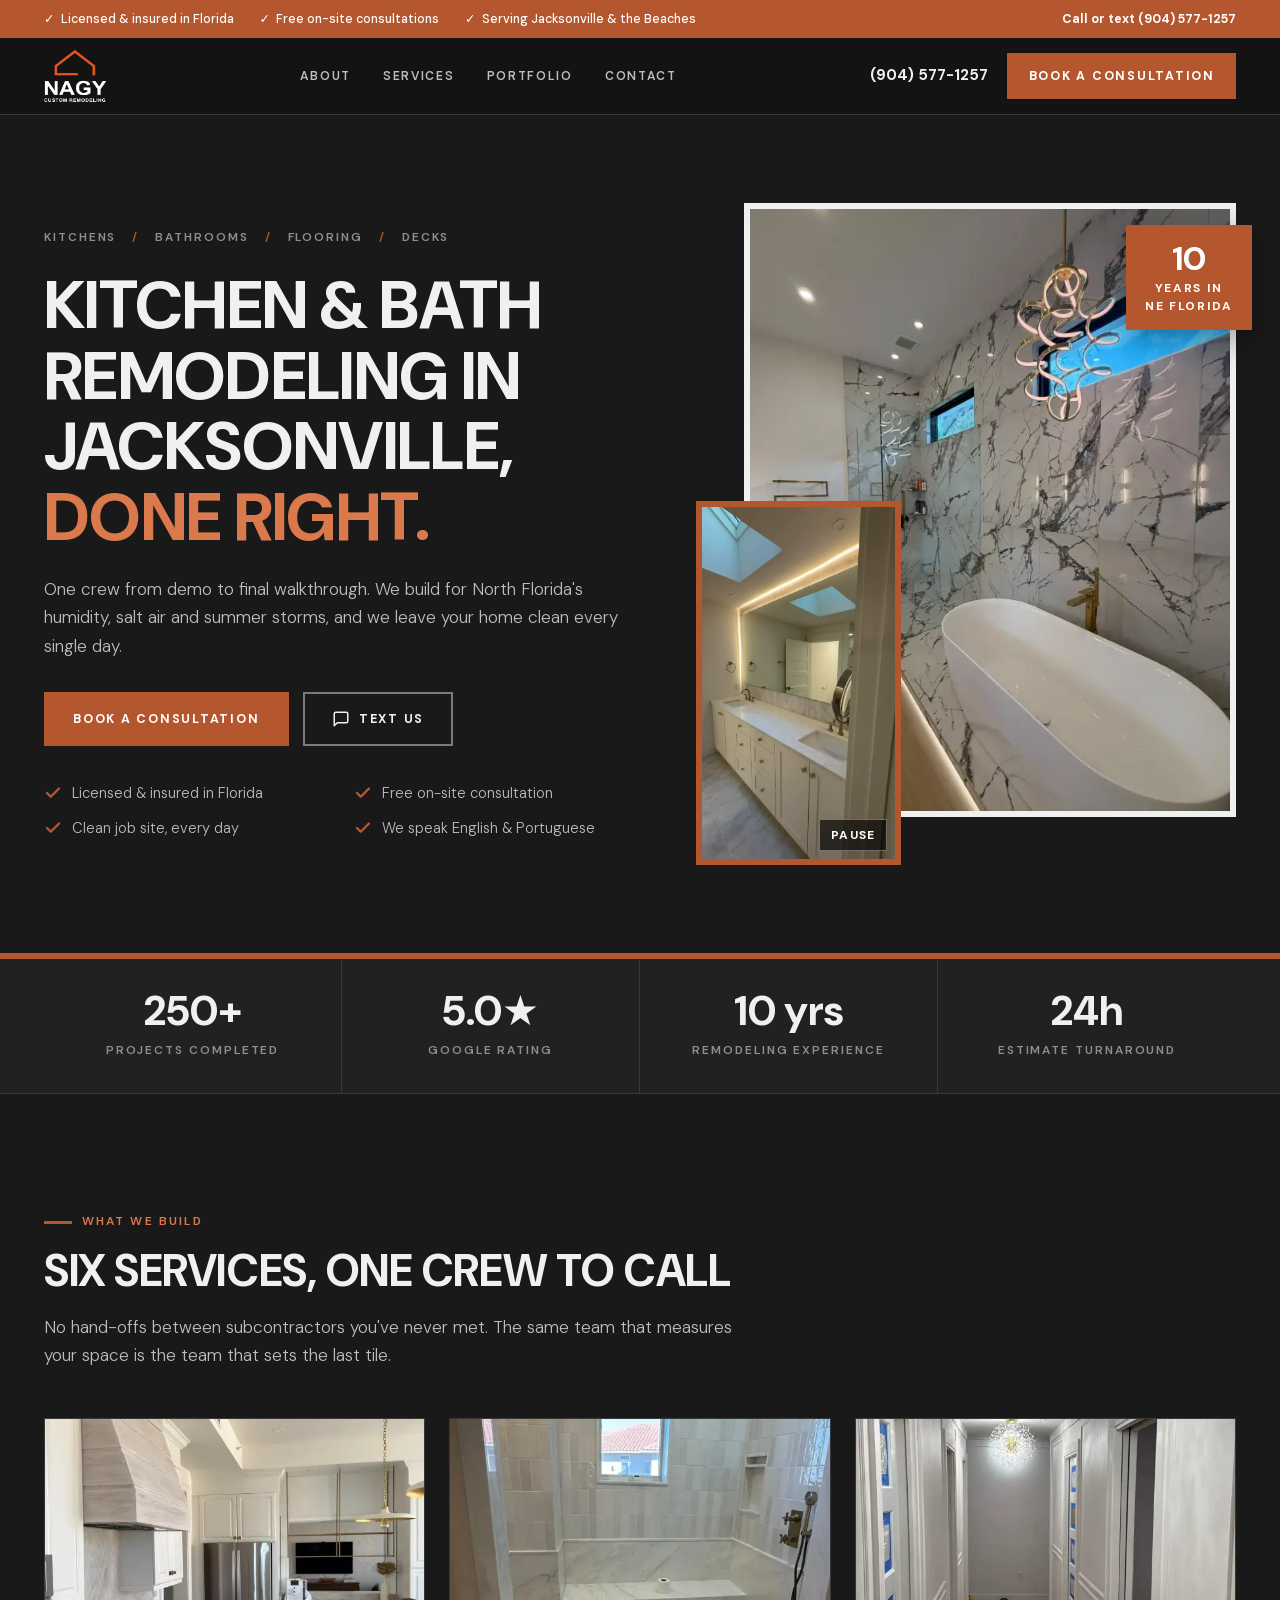
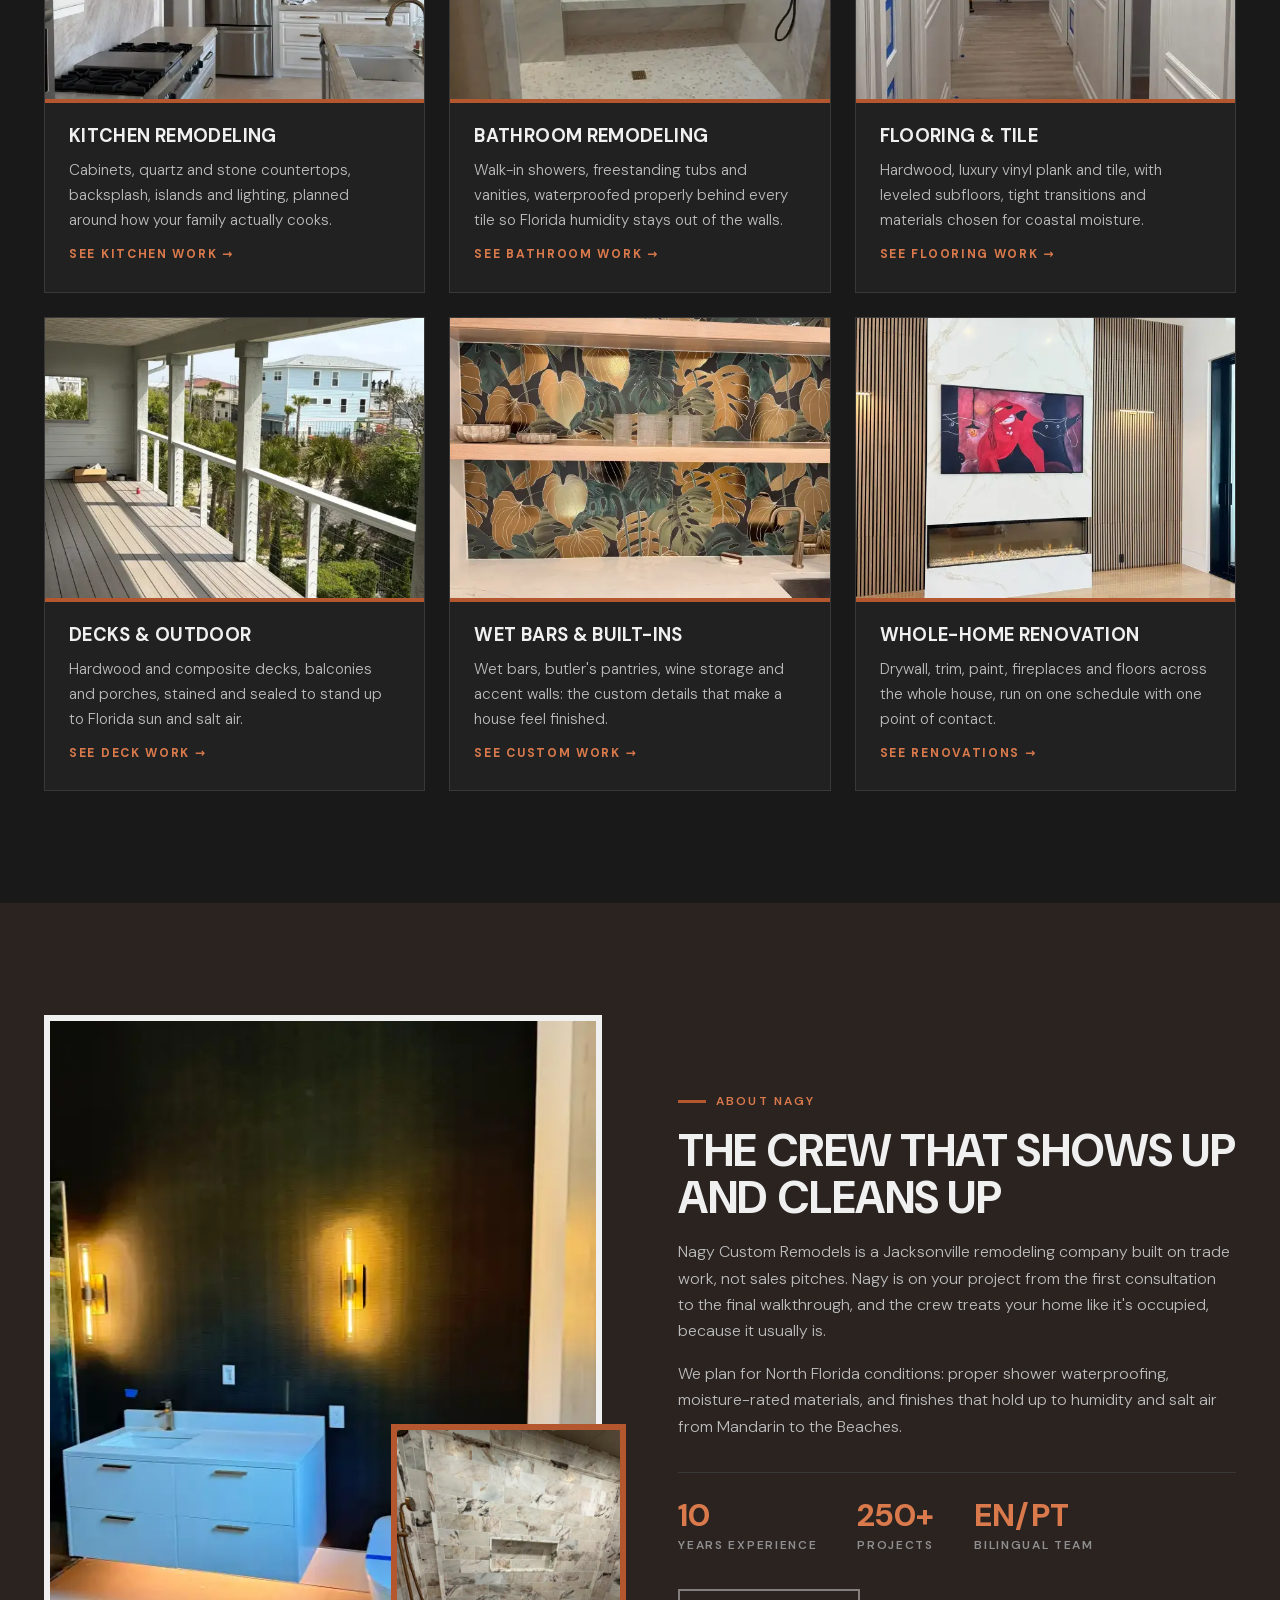
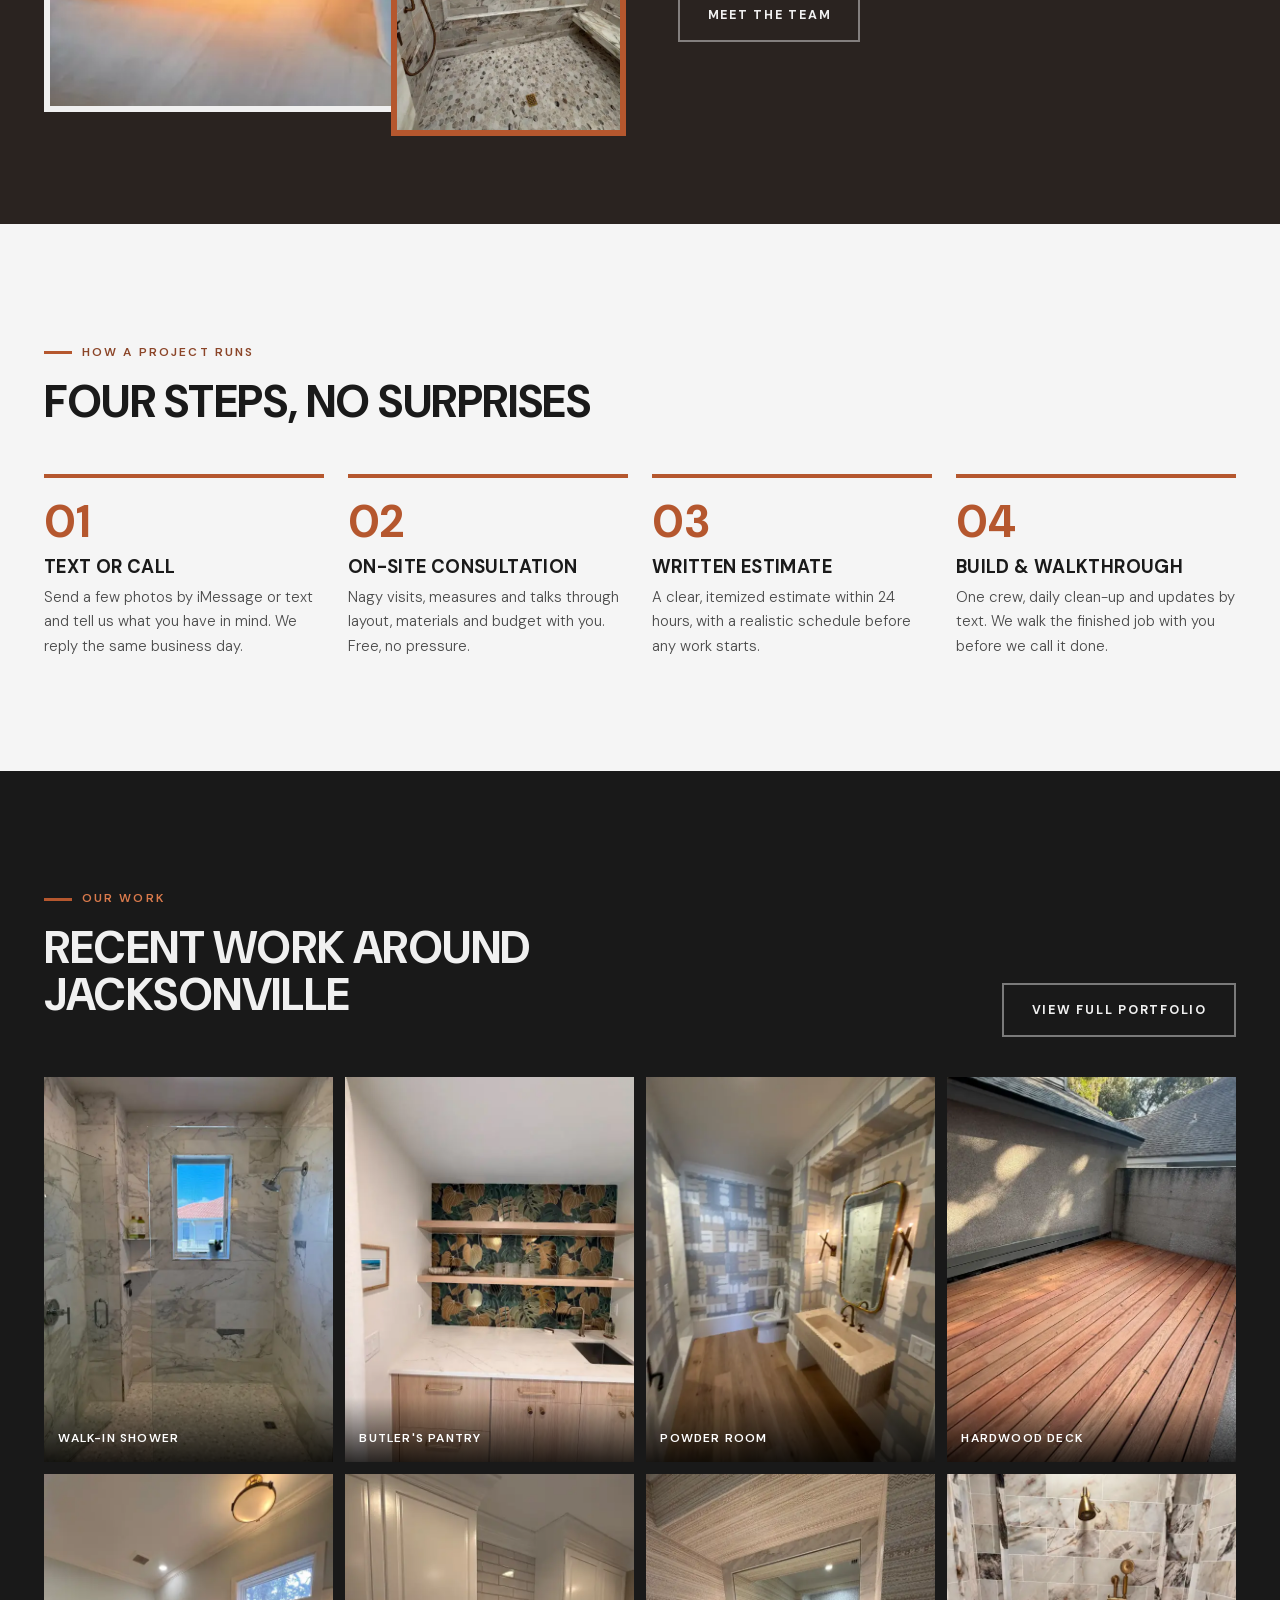
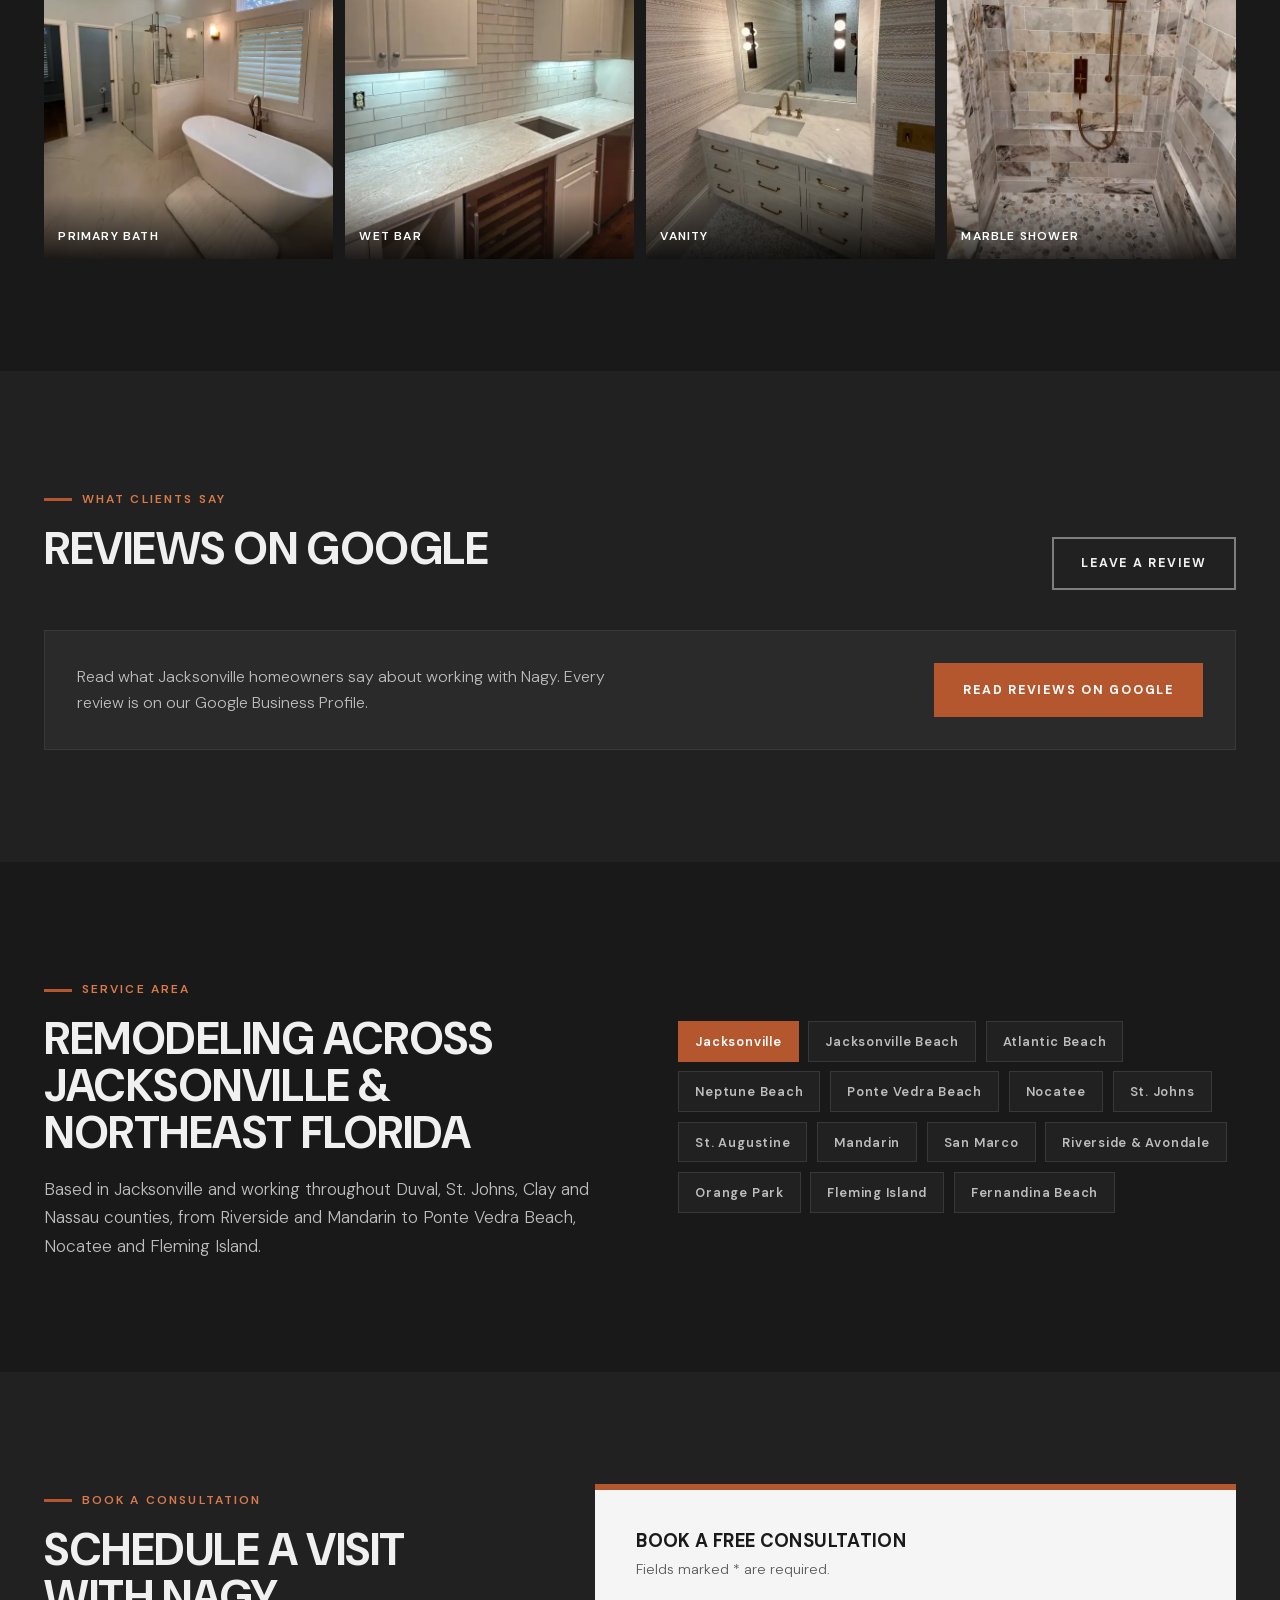
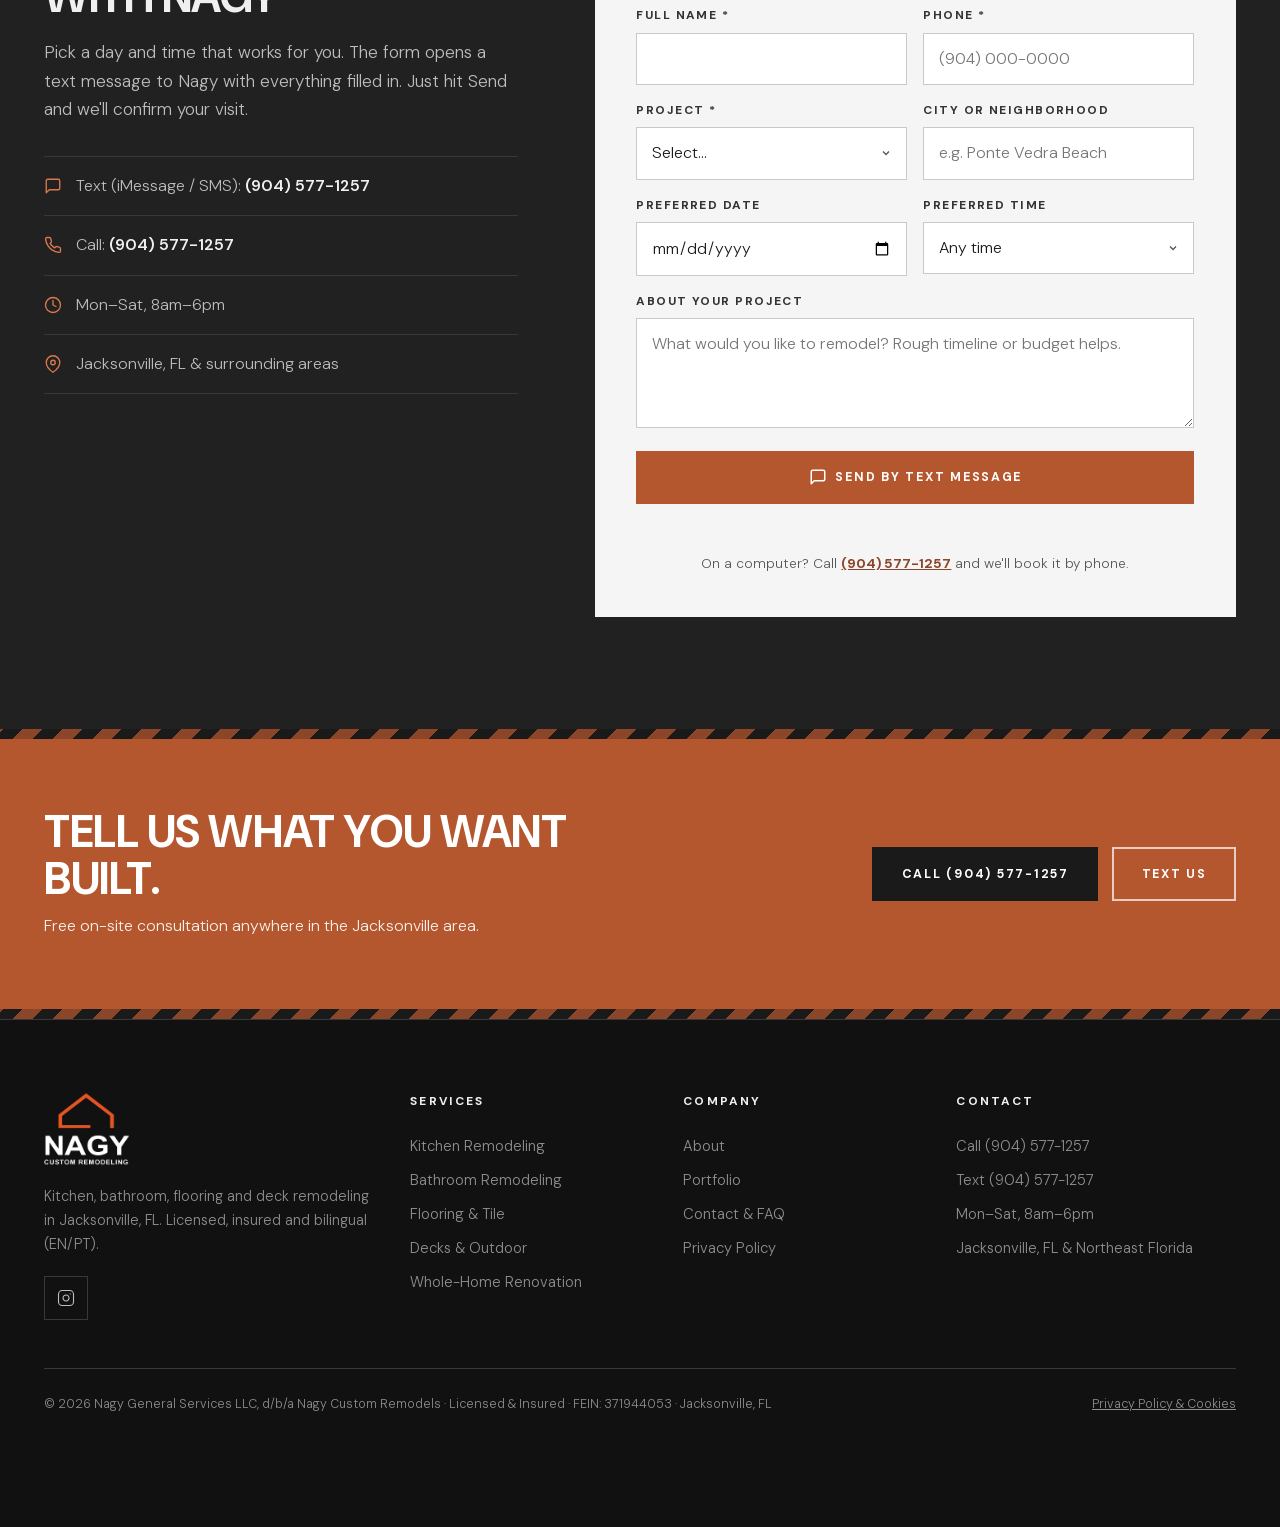
==== index.html @ 52ca9cca "Copy: troca travessões do texto visível, alt, legendas, JSON-LD e mensagem de SMS por vírgula, dois-" ====
<!DOCTYPE html>
<html lang="en" class="no-js">
<head>
  <meta charset="UTF-8">
  <meta name="facebook-domain-verification" content="wzfsiqrgyurxr0s23bkiso5p03whex" />
  <meta name="viewport" content="width=device-width, initial-scale=1.0">
  <title>Jacksonville Kitchen &amp; Bath Remodeling | Nagy Custom Remodels</title>
  <meta name="description" content="Licensed &amp; insured remodeling contractor in Jacksonville, FL: kitchens, baths, flooring, decks &amp; whole-home renovations. Book a free consultation.">
  <link rel="canonical" href="https://nagycustomremodels.com/">

  <meta property="og:type"        content="website">
  <meta property="og:site_name"   content="Nagy Custom Remodels">
  <meta property="og:url"         content="https://nagycustomremodels.com/">
  <meta property="og:title"       content="Nagy Custom Remodels | Jacksonville, FL Remodeling Contractor">
  <meta property="og:description" content="Kitchens, bathrooms, flooring, decks &amp; whole-home renovations in Jacksonville and Northeast Florida. Licensed, insured, bilingual. Book a free consultation.">
  <meta property="og:image"       content="https://nagycustomremodels.com/assets/og-nagy-custom-remodels-jacksonville-fl.jpg">
  <meta property="og:image:width" content="1200">
  <meta property="og:image:height" content="630">
  <meta property="og:image:type" content="image/jpeg">
  <meta property="og:image:alt" content="Nagy Custom Remodels: kitchen and bath remodeling in Jacksonville, FL. Call (904) 577-1257.">
  <meta property="og:locale"      content="en_US">
  <meta name="twitter:card"        content="summary_large_image">
  <meta name="twitter:title"       content="Nagy Custom Remodels | Jacksonville, FL">
  <meta name="twitter:description" content="Kitchen, bath, flooring &amp; deck remodeling in Jacksonville, FL. Book a free consultation.">
  <meta name="twitter:image"       content="https://nagycustomremodels.com/assets/og-nagy-custom-remodels-jacksonville-fl.jpg">
  <meta name="theme-color" content="#191919">

  <script type="application/ld+json">
  {
    "@context": "https://schema.org",
    "@graph": [
      {
        "@type": "GeneralContractor",
        "@id": "https://nagycustomremodels.com/#business",
        "name": "Nagy Custom Remodels",
        "legalName": "Nagy General Services LLC",
        "url": "https://nagycustomremodels.com/",
        "telephone": "+1-904-577-1257",
        "logo": "https://nagycustomremodels.com/assets/icon-512.png",
        "image": [
          "https://nagycustomremodels.com/assets/primary-bathroom-freestanding-tub-marble-walls-jacksonville-fl.webp",
          "https://nagycustomremodels.com/assets/kitchen-remodel-white-cabinets-island.webp"
        ],
        "description": "Licensed and insured remodeling contractor in Jacksonville, FL: kitchen and bathroom remodeling, flooring, tile, decks, built-ins and whole-home renovations across Northeast Florida.",
        "priceRange": "$$-$$$",
        "knowsLanguage": ["en", "pt"],
        "address": { "@type": "PostalAddress", "addressLocality": "Jacksonville", "addressRegion": "FL", "addressCountry": "US" },
        "geo": { "@type": "GeoCoordinates", "latitude": 30.3322, "longitude": -81.6557 },
        "areaServed": [
          { "@type": "City", "name": "Jacksonville, FL" },
          { "@type": "City", "name": "Jacksonville Beach, FL" },
          { "@type": "City", "name": "Atlantic Beach, FL" },
          { "@type": "City", "name": "Neptune Beach, FL" },
          { "@type": "City", "name": "Ponte Vedra Beach, FL" },
          { "@type": "Place", "name": "Nocatee, FL" },
          { "@type": "Place", "name": "St. Johns, FL" },
          { "@type": "City", "name": "St. Augustine, FL" },
          { "@type": "City", "name": "Orange Park, FL" },
          { "@type": "Place", "name": "Fleming Island, FL" },
          { "@type": "City", "name": "Fernandina Beach, FL" }
        ],
        "openingHoursSpecification": {
          "@type": "OpeningHoursSpecification",
          "dayOfWeek": ["Monday","Tuesday","Wednesday","Thursday","Friday","Saturday"],
          "opens": "08:00",
          "closes": "18:00"
        },
        "sameAs": ["https://www.instagram.com/nagycustomremodels", "https://g.page/r/CTS8U1uaVWHhEBM"]
      },
      {
        "@type": "VideoObject",
        "name": "Master bathroom remodel walkthrough in Jacksonville, FL",
        "description": "Walkthrough of a finished master bathroom remodel by Nagy Custom Remodels: marble vanity with LED-lit mirror, skylights and a curbless marble walk-in shower.",
        "thumbnailUrl": "https://nagycustomremodels.com/assets/master-bathroom-remodel-walkthrough-jacksonville-fl-poster.webp",
        "contentUrl": "https://nagycustomremodels.com/assets/master-bathroom-remodel-walkthrough-jacksonville-fl.mp4",
        "uploadDate": "2026-10-07",
        "duration": "PT8S",
        "publisher": { "@id": "https://nagycustomremodels.com/#business" }
      }
    ]
  }
  </script>

  <!-- Google Tag Manager (adiado: 1ª interação ou 3 s após o load, para não travar o carregamento) -->
  <script>(function(w,d){w.dataLayer=w.dataLayer||[];var ev=['scroll','pointerdown','keydown','touchstart'],done=0;
  function go(){if(done)return;done=1;ev.forEach(function(e){w.removeEventListener(e,go)});
  w.dataLayer.push({'gtm.start':new Date().getTime(),event:'gtm.js'});var j=d.createElement('script');
  j.async=true;j.src='https://www.googletagmanager.com/gtm.js?id=GTM-T8LSBB48';d.head.appendChild(j)}
  ev.forEach(function(e){w.addEventListener(e,go,{passive:true})});
  w.addEventListener('load',function(){setTimeout(go,3000)})})(window,document);</script>
  <!-- End Google Tag Manager -->

  <link rel="icon" type="image/png" sizes="48x48" href="/assets/favicon-48.png">
  <link rel="manifest" href="/manifest.json">
  <link rel="apple-touch-icon" href="/assets/apple-touch-icon.png">
  <link rel="preload" href="/assets/fonts/dmsans-latin.woff2" as="font" type="font/woff2" crossorigin>
  <link rel="preload" as="image" imagesrcset="/assets/primary-bathroom-freestanding-tub-marble-walls-jacksonville-fl-600.webp 600w, /assets/primary-bathroom-freestanding-tub-marble-walls-jacksonville-fl.webp 1200w" imagesizes="(max-width: 600px) calc(100vw - 4rem), 500px" type="image/webp" fetchpriority="high">
  <link rel="stylesheet" href="/assets/style.css">
  <script src="/assets/site.js" defer></script>
</head>
<body>
<!-- Google Tag Manager (noscript) -->
<noscript><iframe src="https://www.googletagmanager.com/ns.html?id=GTM-T8LSBB48"
height="0" width="0" style="display:none;visibility:hidden"></iframe></noscript>
<!-- End Google Tag Manager (noscript) -->
<a class="skip-link" href="#main">Skip to content</a>

<div class="topbar">
  <div class="container">
    <div class="topbar-items">
      <span>Licensed &amp; insured in Florida</span>
      <span>Free on-site consultations</span>
      <span>Serving Jacksonville &amp; the Beaches</span>
    </div>
    <a href="tel:+19045771257">Call or text (904) 577-1257</a>
  </div>
</div>

<header class="nav" id="mainNav">
  <div class="container nav-inner">
    <a href="/" class="logo" aria-label="Nagy Custom Remodels, home">
      <img src="/assets/logo-original-branco.webp" alt="Nagy Custom Remodels" width="210" height="180">
    </a>
    <nav aria-label="Main">
      <ul class="nav-links">
        <li><a href="/about/">About</a></li>
        <li><a href="/services/">Services</a></li>
        <li><a href="/portfolio/">Portfolio</a></li>
        <li><a href="/contact/">Contact</a></li>
      </ul>
    </nav>
    <div class="nav-right">
      <a href="tel:+19045771257" class="nav-phone">(904) 577-1257</a>
      <a href="#book" class="btn">Book a Consultation</a>
      <button class="hamburger" id="hamburger" type="button" aria-label="Open menu" aria-expanded="false" aria-controls="mobMenu">
        <span></span><span></span><span></span>
      </button>
    </div>
  </div>
</header>

<div class="mob-menu" id="mobMenu">
  <a href="/about/">About</a>
  <a href="/services/">Services</a>
  <a href="/portfolio/">Portfolio</a>
  <a href="/contact/">Contact</a>
  <a href="tel:+19045771257">Call (904) 577-1257</a>
  <a href="sms:+19045771257">Text us (iMessage / SMS)</a>
  <a href="https://instagram.com/nagycustomremodels" target="_blank" rel="noopener noreferrer">Instagram @nagycustomremodels</a>
  <a href="#book" class="btn">Book a Consultation</a>
</div>

<main id="main">

<!-- ═══════════ HERO ═══════════ -->
<section class="hero">
  <div class="container hero-grid">
    <div>
      <div class="hero-tags">
        <span>Kitchens</span><span>Bathrooms</span><span>Flooring</span><span>Decks</span>
      </div>
      <h1 class="h1">Kitchen &amp; Bath Remodeling in Jacksonville, <em>Done Right.</em></h1>
      <p class="lead">One crew from demo to final walkthrough. We build for North Florida's humidity, salt air and summer storms, and we leave your home clean every single day.</p>
      <div class="btn-row">
        <a href="#book" class="btn">Book a Consultation</a>
        <a href="sms:+19045771257?&amp;body=Hi%20Nagy!%20I%27d%20like%20a%20free%20estimate." class="btn btn-ghost">
          <svg width="18" height="18" viewBox="0 0 24 24" fill="none" stroke="currentColor" stroke-width="2" stroke-linecap="round" stroke-linejoin="round" aria-hidden="true"><path d="M21 15a2 2 0 0 1-2 2H7l-4 4V5a2 2 0 0 1 2-2h14a2 2 0 0 1 2 2z"/></svg>
          Text Us
        </a>
      </div>
      <ul class="checks">
        <li>Licensed &amp; insured in Florida</li>
        <li>Free on-site consultation</li>
        <li>Clean job site, every day</li>
        <li>We speak English &amp; Portuguese</li>
      </ul>
    </div>
    <div class="hero-media">
      <div class="hero-photo">
        <img src="/assets/primary-bathroom-freestanding-tub-marble-walls-jacksonville-fl.webp" srcset="/assets/primary-bathroom-freestanding-tub-marble-walls-jacksonville-fl-600.webp 600w, /assets/primary-bathroom-freestanding-tub-marble-walls-jacksonville-fl.webp 1200w" sizes="(max-width: 600px) calc(100vw - 4rem), 500px" alt="Primary bathroom remodel with freestanding tub and book-matched marble walls in Jacksonville, FL" width="1200" height="1600" fetchpriority="high">
      </div>
      <div class="hero-video">
        <video data-autoplay muted loop playsinline preload="none" poster="/assets/master-bathroom-remodel-walkthrough-jacksonville-fl-poster.webp" aria-label="Walkthrough video of a master bathroom remodel in Jacksonville">
          <source src="/assets/master-bathroom-remodel-walkthrough-jacksonville-fl.mp4" type="video/mp4">
        </video>
      </div>
      <div class="hero-seal"><strong>10</strong><span>Years in<br>NE Florida</span></div>
    </div>
  </div>
</section>

<!-- ═══════════ STATS ═══════════ -->
<section class="stats" aria-label="Company highlights">
  <div class="container stats-grid">
    <div class="stat"><span class="stat-num" data-count="250" data-suffix="+">250+</span><span class="stat-lbl">Projects completed</span></div>
    <div class="stat"><span class="stat-num" id="heroRating">5.0★</span><span class="stat-lbl">Google rating</span></div>
    <div class="stat"><span class="stat-num" data-count="10" data-suffix=" yrs">10 yrs</span><span class="stat-lbl">Remodeling experience</span></div>
    <div class="stat"><span class="stat-num">24h</span><span class="stat-lbl">Estimate turnaround</span></div>
  </div>
</section>

<!-- ═══════════ SERVICES ═══════════ -->
<section class="sec" id="services">
  <div class="container">
    <div class="sec-head">
      <span class="eyebrow reveal">What we build</span>
      <h2 class="h2 reveal d1">Six services, one crew to call</h2>
      <p class="lead reveal d2">No hand-offs between subcontractors you've never met. The same team that measures your space is the team that sets the last tile.</p>
    </div>
    <div class="svc-grid">
      <a class="svc-card reveal" href="/services/#kitchen">
        <div class="svc-card-img"><img src="/assets/kitchen-remodel-white-cabinets-island-600.webp" alt="White shaker kitchen remodel with island in Jacksonville, FL" width="600" height="800" loading="lazy"></div>
        <div class="svc-card-body">
          <h3 class="h3">Kitchen Remodeling</h3>
          <p>Cabinets, quartz and stone countertops, backsplash, islands and lighting, planned around how your family actually cooks.</p>
          <span class="link-arrow">See kitchen work →</span>
        </div>
      </a>
      <a class="svc-card reveal d1" href="/services/#bathroom">
        <div class="svc-card-img"><img src="/assets/walk-in-shower-marble-tile-built-in-bench-jacksonville-fl-600.webp" alt="Marble walk-in shower with built-in bench in Jacksonville, FL" width="600" height="1067" loading="lazy"></div>
        <div class="svc-card-body">
          <h3 class="h3">Bathroom Remodeling</h3>
          <p>Walk-in showers, freestanding tubs and vanities, waterproofed properly behind every tile so Florida humidity stays out of the walls.</p>
          <span class="link-arrow">See bathroom work →</span>
        </div>
      </a>
      <a class="svc-card reveal d2" href="/services/#flooring">
        <div class="svc-card-img"><img src="/assets/flooring-hallway-wood-contemporary-600.webp" alt="Wood-look flooring installed in a Jacksonville hallway" width="600" height="1067" loading="lazy"></div>
        <div class="svc-card-body">
          <h3 class="h3">Flooring &amp; Tile</h3>
          <p>Hardwood, luxury vinyl plank and tile, with leveled subfloors, tight transitions and materials chosen for coastal moisture.</p>
          <span class="link-arrow">See flooring work →</span>
        </div>
      </a>
      <a class="svc-card reveal" href="/services/#decks">
        <div class="svc-card-img"><img src="/assets/covered-balcony-composite-decking-jacksonville-fl-600.webp" alt="Covered second-story balcony with composite decking near the beach in Jacksonville, FL" width="600" height="1066" loading="lazy"></div>
        <div class="svc-card-body">
          <h3 class="h3">Decks &amp; Outdoor</h3>
          <p>Hardwood and composite decks, balconies and porches, stained and sealed to stand up to Florida sun and salt air.</p>
          <span class="link-arrow">See deck work →</span>
        </div>
      </a>
      <a class="svc-card reveal d1" href="/services/#built-ins">
        <div class="svc-card-img"><img src="/assets/kitchenette-tropical-wallpaper-backsplash-jacksonville-fl-600.webp" alt="Wet bar with tropical wallpaper, floating shelves and quartz counter in Jacksonville, FL" width="600" height="800" loading="lazy"></div>
        <div class="svc-card-body">
          <h3 class="h3">Wet Bars &amp; Built-ins</h3>
          <p>Wet bars, butler's pantries, wine storage and accent walls: the custom details that make a house feel finished.</p>
          <span class="link-arrow">See custom work →</span>
        </div>
      </a>
      <a class="svc-card reveal d2" href="/services/#whole-home">
        <div class="svc-card-img"><img src="/assets/living-room-fireplace-marble-wood-slat-wall-jacksonville-fl-600.webp" alt="Living room renovation with marble fireplace surround and wood slat wall in Jacksonville, FL" width="600" height="800" loading="lazy"></div>
        <div class="svc-card-body">
          <h3 class="h3">Whole-Home Renovation</h3>
          <p>Drywall, trim, paint, fireplaces and floors across the whole house, run on one schedule with one point of contact.</p>
          <span class="link-arrow">See renovations →</span>
        </div>
      </a>
    </div>
  </div>
</section>

<!-- ═══════════ ABOUT / WHY ═══════════ -->
<section class="sec sec-brown" id="about">
  <div class="container split">
    <div class="split-media reveal">
      <img src="/assets/powder-room-floating-vanity-navy-accent-wall-jacksonville-fl-600.webp" alt="Powder room with floating vanity, navy accent wall and brass sconces in Jacksonville, FL" width="600" height="800" loading="lazy">
      <img class="split-inset" src="/assets/marble-shower-pebble-floor-brass-fixtures-jacksonville-fl-600.webp" alt="Marble shower with pebble floor and brushed brass fixtures" width="600" height="800" loading="lazy">
    </div>
    <div class="split-copy">
      <span class="eyebrow reveal">About Nagy</span>
      <h2 class="h2 reveal d1">The crew that shows up and cleans up</h2>
      <p class="reveal d2">Nagy Custom Remodels is a Jacksonville remodeling company built on trade work, not sales pitches. Nagy is on your project from the first consultation to the final walkthrough, and the crew treats your home like it's occupied, because it usually is.</p>
      <p class="reveal d2">We plan for North Florida conditions: proper shower waterproofing, moisture-rated materials, and finishes that hold up to humidity and salt air from Mandarin to the Beaches.</p>
      <div class="mini-stats reveal d3">
        <div><strong>10</strong><span>Years experience</span></div>
        <div><strong>250+</strong><span>Projects</span></div>
        <div><strong>EN/PT</strong><span>Bilingual team</span></div>
      </div>
      <div class="btn-row reveal d3" style="margin-top:2rem">
        <a href="/about/" class="btn btn-ghost">Meet the team</a>
      </div>
    </div>
  </div>
</section>

<!-- ═══════════ PROCESS ═══════════ -->
<section class="sec sec-paper" id="process">
  <div class="container">
    <div class="sec-head">
      <span class="eyebrow reveal">How a project runs</span>
      <h2 class="h2 reveal d1">Four steps, no surprises</h2>
    </div>
    <ol class="steps" style="list-style:none">
      <li class="step reveal"><span class="step-num">01</span><h3 class="h3">Text or call</h3><p>Send a few photos by iMessage or text and tell us what you have in mind. We reply the same business day.</p></li>
      <li class="step reveal d1"><span class="step-num">02</span><h3 class="h3">On-site consultation</h3><p>Nagy visits, measures and talks through layout, materials and budget with you. Free, no pressure.</p></li>
      <li class="step reveal d2"><span class="step-num">03</span><h3 class="h3">Written estimate</h3><p>A clear, itemized estimate within 24 hours, with a realistic schedule before any work starts.</p></li>
      <li class="step reveal d3"><span class="step-num">04</span><h3 class="h3">Build &amp; walkthrough</h3><p>One crew, daily clean-up and updates by text. We walk the finished job with you before we call it done.</p></li>
    </ol>
  </div>
</section>

<!-- ═══════════ GALLERY ═══════════ -->
<section class="sec" id="gallery">
  <div class="container">
    <div class="rev-head">
      <div class="sec-head">
        <span class="eyebrow reveal">Our work</span>
        <h2 class="h2 reveal d1">Recent work around Jacksonville</h2>
      </div>
      <a href="/portfolio/" class="btn btn-ghost reveal">View full portfolio</a>
    </div>
    <div class="gal-grid">
      <button type="button" class="gal-item reveal" data-src="/assets/walk-in-shower-marble-frameless-glass-jacksonville-fl.webp" data-lbl="Marble walk-in shower in Jacksonville, FL">
        <img src="/assets/walk-in-shower-marble-frameless-glass-jacksonville-fl-600.webp" alt="Marble walk-in shower with frameless glass and window in Jacksonville, FL" width="600" height="800" loading="lazy"><span class="gal-lbl">Walk-in shower</span>
      </button>
      <button type="button" class="gal-item reveal d1" data-src="/assets/butler-pantry-floating-shelves-light-wood-cabinets-jacksonville-fl.webp" data-lbl="Butler's pantry with floating shelves in Jacksonville, FL">
        <img src="/assets/butler-pantry-floating-shelves-light-wood-cabinets-jacksonville-fl-600.webp" alt="Butler's pantry with floating shelves, tropical wallpaper and light wood cabinets in Jacksonville, FL" width="600" height="800" loading="lazy"><span class="gal-lbl">Butler's pantry</span>
      </button>
      <button type="button" class="gal-item reveal d2" data-src="/assets/powder-room-patterned-wallpaper-brass-mirror-jacksonville-fl.webp" data-lbl="Powder room remodel in Jacksonville, FL">
        <img src="/assets/powder-room-patterned-wallpaper-brass-mirror-jacksonville-fl-600.webp" alt="Powder room with patterned wallpaper, brass mirror and fluted vanity in Jacksonville, FL" width="600" height="800" loading="lazy"><span class="gal-lbl">Powder room</span>
      </button>
      <button type="button" class="gal-item reveal d3" data-src="/assets/second-story-hardwood-deck-jacksonville-fl.webp" data-lbl="Hardwood deck in Jacksonville, FL">
        <img src="/assets/second-story-hardwood-deck-jacksonville-fl-600.webp" alt="Second-story hardwood deck installation in Jacksonville, FL" width="600" height="1067" loading="lazy"><span class="gal-lbl">Hardwood deck</span>
      </button>
      <button type="button" class="gal-item reveal" data-src="/assets/bathroom-remodel-freestanding-tub-glass-shower-jacksonville-fl.webp" data-lbl="Bathroom remodel with freestanding tub in Jacksonville, FL">
        <img src="/assets/bathroom-remodel-freestanding-tub-glass-shower-jacksonville-fl-600.webp" alt="Bathroom remodel with freestanding tub and glass shower enclosure in Jacksonville, FL" width="600" height="800" loading="lazy"><span class="gal-lbl">Primary bath</span>
      </button>
      <button type="button" class="gal-item reveal d1" data-src="/assets/wet-bar-quartz-counter-subway-tile-jacksonville-fl.webp" data-lbl="Wet bar with wine fridge in Jacksonville, FL">
        <img src="/assets/wet-bar-quartz-counter-subway-tile-jacksonville-fl-600.webp" alt="Wet bar with quartz counter, subway tile and wine fridge in Jacksonville, FL" width="600" height="1066" loading="lazy"><span class="gal-lbl">Wet bar</span>
      </button>
      <button type="button" class="gal-item reveal d2" data-src="/assets/bathroom-vanity-marble-top-textured-wallpaper-jacksonville-fl.webp" data-lbl="Marble vanity with textured wallpaper in Jacksonville, FL">
        <img src="/assets/bathroom-vanity-marble-top-textured-wallpaper-jacksonville-fl-600.webp" alt="Bathroom vanity with marble top, brass hardware and textured wallpaper in Jacksonville, FL" width="600" height="800" loading="lazy"><span class="gal-lbl">Vanity</span>
      </button>
      <button type="button" class="gal-item reveal d3" data-src="/assets/marble-shower-brass-handheld-niche-jacksonville-fl.webp" data-lbl="Marble shower with brass fixtures in Jacksonville, FL">
        <img src="/assets/marble-shower-brass-handheld-niche-jacksonville-fl-600.webp" alt="Marble shower with brushed brass handheld shower and niche in Jacksonville, FL" width="600" height="800" loading="lazy"><span class="gal-lbl">Marble shower</span>
      </button>
    </div>
  </div>
</section>

<!-- ═══════════ REVIEWS ═══════════ -->
<section class="sec sec-alt" id="reviews">
  <div class="container">
    <div class="rev-head">
      <div class="sec-head">
        <span class="eyebrow reveal">What clients say</span>
        <h2 class="h2 reveal d1" id="revTitle">Reviews on Google</h2>
      </div>
      <a href="https://g.page/r/CTS8U1uaVWHhEBM/review" target="_blank" rel="noopener noreferrer" class="btn btn-ghost reveal">Leave a review</a>
    </div>
    <div class="rev-grid" id="revGrid">
      <div class="rev-empty">
        <p>Read what Jacksonville homeowners say about working with Nagy. Every review is on our Google Business Profile.</p>
        <a class="btn" id="revGoogleLink" href="https://www.google.com/maps/place/?q=place_id:ChIJI1sfRgfN5Yg0vFNbmlVh4Q" target="_blank" rel="noopener noreferrer">Read reviews on Google</a>
      </div>
    </div>
  </div>
</section>

<!-- ═══════════ SERVICE AREA ═══════════ -->
<section class="sec" id="service-area">
  <div class="container split">
    <div>
      <span class="eyebrow reveal">Service area</span>
      <h2 class="h2 reveal d1">Remodeling across Jacksonville &amp; Northeast Florida</h2>
      <p class="lead reveal d2">Based in Jacksonville and working throughout Duval, St. Johns, Clay and Nassau counties, from Riverside and Mandarin to Ponte Vedra Beach, Nocatee and Fleming Island.</p>
    </div>
    <div class="areas reveal d2">
      <span class="area-tag main">Jacksonville</span>
      <span class="area-tag">Jacksonville Beach</span>
      <span class="area-tag">Atlantic Beach</span>
      <span class="area-tag">Neptune Beach</span>
      <span class="area-tag">Ponte Vedra Beach</span>
      <span class="area-tag">Nocatee</span>
      <span class="area-tag">St. Johns</span>
      <span class="area-tag">St. Augustine</span>
      <span class="area-tag">Mandarin</span>
      <span class="area-tag">San Marco</span>
      <span class="area-tag">Riverside &amp; Avondale</span>
      <span class="area-tag">Orange Park</span>
      <span class="area-tag">Fleming Island</span>
      <span class="area-tag">Fernandina Beach</span>
    </div>
  </div>
</section>

<!-- ═══════════ BOOK ═══════════ -->
<section class="sec sec-alt" id="book">
  <div class="container book-grid">
    <div>
      <span class="eyebrow reveal">Book a consultation</span>
      <h2 class="h2 reveal d1">Schedule a visit with Nagy</h2>
      <p class="lead reveal d2">Pick a day and time that works for you. The form opens a text message to Nagy with everything filled in. Just hit Send and we'll confirm your visit.</p>
      <ul class="contact-list reveal d3">
        <li><svg width="18" height="18" viewBox="0 0 24 24" fill="none" stroke="currentColor" stroke-width="1.8" stroke-linecap="round" stroke-linejoin="round" aria-hidden="true"><path d="M21 15a2 2 0 0 1-2 2H7l-4 4V5a2 2 0 0 1 2-2h14a2 2 0 0 1 2 2z"/></svg><span>Text (iMessage / SMS): <a href="sms:+19045771257">(904) 577-1257</a></span></li>
        <li><svg width="18" height="18" viewBox="0 0 24 24" fill="none" stroke="currentColor" stroke-width="1.8" stroke-linecap="round" stroke-linejoin="round" aria-hidden="true"><path d="M22 16.92v3a2 2 0 0 1-2.18 2 19.79 19.79 0 0 1-8.63-3.07 19.5 19.5 0 0 1-6-6 19.79 19.79 0 0 1-3.07-8.67A2 2 0 0 1 4.11 2h3a2 2 0 0 1 2 1.72c.13.96.36 1.9.7 2.81a2 2 0 0 1-.45 2.11L8.09 9.91a16 16 0 0 0 6 6l1.27-1.27a2 2 0 0 1 2.11-.45c.91.34 1.85.57 2.81.7A2 2 0 0 1 22 16.92z"/></svg><span>Call: <a href="tel:+19045771257">(904) 577-1257</a></span></li>
        <li><svg width="18" height="18" viewBox="0 0 24 24" fill="none" stroke="currentColor" stroke-width="1.8" stroke-linecap="round" stroke-linejoin="round" aria-hidden="true"><circle cx="12" cy="12" r="10"/><polyline points="12 6 12 12 16 14"/></svg><span>Mon–Sat, 8am–6pm</span></li>
        <li><svg width="18" height="18" viewBox="0 0 24 24" fill="none" stroke="currentColor" stroke-width="1.8" stroke-linecap="round" stroke-linejoin="round" aria-hidden="true"><path d="M21 10c0 7-9 13-9 13s-9-6-9-13a9 9 0 0 1 18 0z"/><circle cx="12" cy="10" r="3"/></svg><span>Jacksonville, FL &amp; surrounding areas</span></li>
      </ul>
    </div>
    <div class="form-card reveal d1">
      <h3 class="h3">Book a free consultation</h3>
      <p class="form-note">Fields marked * are required.</p>
      <form class="form" method="dialog" data-sms-form novalidate>
        <div class="form-row">
          <div class="fg"><label for="b-name">Full name *</label><input id="b-name" name="name" type="text" required maxlength="80" autocomplete="name"></div>
          <div class="fg"><label for="b-phone">Phone *</label><input id="b-phone" name="phone" type="tel" required maxlength="20" autocomplete="tel" inputmode="tel" pattern="[0-9\(\)+.\- ]{7,20}" placeholder="(904) 000-0000"></div>
        </div>
        <div class="form-row">
          <div class="fg">
            <label for="b-service">Project *</label>
            <select id="b-service" name="service" required>
              <option value="" selected disabled>Select…</option>
              <option>Kitchen remodeling</option>
              <option>Bathroom remodeling</option>
              <option>Flooring &amp; tile</option>
              <option>Deck / outdoor</option>
              <option>Wet bar / built-ins</option>
              <option>Whole-home renovation</option>
              <option>Painting / drywall / trim</option>
              <option>Other / not sure yet</option>
            </select>
          </div>
          <div class="fg"><label for="b-city">City or neighborhood</label><input id="b-city" name="city" type="text" maxlength="60" autocomplete="address-level2" placeholder="e.g. Ponte Vedra Beach"></div>
        </div>
        <div class="form-row">
          <div class="fg"><label for="b-date">Preferred date</label><input id="b-date" name="date" type="date"></div>
          <div class="fg">
            <label for="b-time">Preferred time</label>
            <select id="b-time" name="time">
              <option value="">Any time</option>
              <option>Morning (8–11am)</option>
              <option>Midday (11am–2pm)</option>
              <option>Afternoon (2–6pm)</option>
            </select>
          </div>
        </div>
        <div class="fg"><label for="b-details">About your project</label><textarea id="b-details" name="details" maxlength="600" placeholder="What would you like to remodel? Rough timeline or budget helps."></textarea></div>
        <button type="submit" class="btn">
          <svg width="18" height="18" viewBox="0 0 24 24" fill="none" stroke="currentColor" stroke-width="2" stroke-linecap="round" stroke-linejoin="round" aria-hidden="true"><path d="M21 15a2 2 0 0 1-2 2H7l-4 4V5a2 2 0 0 1 2-2h14a2 2 0 0 1 2 2z"/></svg>
          Send by text message
        </button>
        <p class="form-status" role="status" aria-live="polite"></p>
        <p class="form-alt">On a computer? Call <a href="tel:+19045771257">(904) 577-1257</a> and we'll book it by phone.</p>
      </form>
    </div>
  </div>
</section>

<!-- ═══════════ CTA ═══════════ -->
<section class="cta-band">
  <div class="container cta-inner">
    <div>
      <h2 class="h2">Tell us what you want built.</h2>
      <p>Free on-site consultation anywhere in the Jacksonville area.</p>
    </div>
    <div class="btn-row">
      <a href="tel:+19045771257" class="btn btn-dark">Call (904) 577-1257</a>
      <a href="sms:+19045771257" class="btn btn-ghost">Text us</a>
    </div>
  </div>
</section>

</main>

<!-- ═══════════ FOOTER ═══════════ -->
<footer class="footer">
  <div class="container">
    <div class="footer-grid">
      <div>
        <a href="/" class="footer-logo"><img src="/assets/logo-original-branco.webp" alt="Nagy Custom Remodels" width="210" height="180" loading="lazy"></a>
        <p class="footer-tagline">Kitchen, bathroom, flooring and deck remodeling in Jacksonville, FL. Licensed, insured and bilingual (EN/PT).</p>
        <a href="https://instagram.com/nagycustomremodels" target="_blank" rel="noopener noreferrer" class="footer-social" aria-label="Instagram">
          <svg width="18" height="18" viewBox="0 0 24 24" fill="none" stroke="currentColor" stroke-width="1.5" stroke-linecap="round" stroke-linejoin="round" aria-hidden="true"><rect x="2" y="2" width="20" height="20" rx="5" ry="5"/><path d="M16 11.37A4 4 0 1 1 12.63 8 4 4 0 0 1 16 11.37z"/><line x1="17.5" y1="6.5" x2="17.51" y2="6.5"/></svg>
        </a>
      </div>
      <div>
        <p class="footer-h">Services</p>
        <a href="/services/#kitchen" class="footer-link">Kitchen Remodeling</a>
        <a href="/services/#bathroom" class="footer-link">Bathroom Remodeling</a>
        <a href="/services/#flooring" class="footer-link">Flooring &amp; Tile</a>
        <a href="/services/#decks" class="footer-link">Decks &amp; Outdoor</a>
        <a href="/services/#whole-home" class="footer-link">Whole-Home Renovation</a>
      </div>
      <div>
        <p class="footer-h">Company</p>
        <a href="/about/" class="footer-link">About</a>
        <a href="/portfolio/" class="footer-link">Portfolio</a>
        <a href="/contact/" class="footer-link">Contact &amp; FAQ</a>
        <a href="/privacy/" class="footer-link">Privacy Policy</a>
      </div>
      <div>
        <p class="footer-h">Contact</p>
        <a href="tel:+19045771257" class="footer-link">Call (904) 577-1257</a>
        <a href="sms:+19045771257" class="footer-link">Text (904) 577-1257</a>
        <span class="footer-link">Mon–Sat, 8am–6pm</span>
        <span class="footer-link">Jacksonville, FL &amp; Northeast Florida</span>
      </div>
    </div>
    <div class="footer-bottom">
      <p>© <span id="footerYear">2026</span> Nagy General Services LLC, d/b/a Nagy Custom Remodels · Licensed &amp; Insured · FEIN: 371944053 · Jacksonville, FL</p>
      <a href="/privacy/">Privacy Policy &amp; Cookies</a>
    </div>
  </div>
</footer>

<nav class="action-bar" aria-label="Quick contact">
  <a href="tel:+19045771257"><svg width="22" height="22" viewBox="0 0 24 24" fill="none" stroke="currentColor" stroke-width="2" stroke-linecap="round" stroke-linejoin="round" aria-hidden="true"><path d="M22 16.9v3a2 2 0 0 1-2.2 2 19.8 19.8 0 0 1-8.6-3.1 19.5 19.5 0 0 1-6-6A19.8 19.8 0 0 1 2.1 4.2 2 2 0 0 1 4.1 2h3a2 2 0 0 1 2 1.7c.1.9.4 1.8.7 2.7a2 2 0 0 1-.5 2.1L8.1 9.8a16 16 0 0 0 6 6l1.3-1.3a2 2 0 0 1 2.1-.4c.9.3 1.8.6 2.7.7a2 2 0 0 1 1.8 2z"/></svg>Call</a>
  <a href="sms:+19045771257"><svg width="22" height="22" viewBox="0 0 24 24" fill="none" stroke="currentColor" stroke-width="2" stroke-linecap="round" stroke-linejoin="round" aria-hidden="true"><path d="M21 15a2 2 0 0 1-2 2H7l-4 4V5a2 2 0 0 1 2-2h14a2 2 0 0 1 2 2z"/></svg>Text us</a>
  <a href="#book"><svg width="22" height="22" viewBox="0 0 24 24" fill="none" stroke="currentColor" stroke-width="2" stroke-linecap="round" stroke-linejoin="round" aria-hidden="true"><rect x="3" y="4" width="18" height="18" rx="2"/><path d="M16 2v4M8 2v4M3 10h18"/></svg>Book a visit</a>
</nav>

<!-- ═══════════ LIGHTBOX ═══════════ -->
<div class="lb" id="lb" role="dialog" aria-modal="true" aria-label="Photo viewer">
  <button class="lb-close" id="lbClose" type="button" aria-label="Close">&#x2715;</button>
  <button class="lb-btn lb-prev" id="lbPrev" type="button" aria-label="Previous photo">&#8249;</button>
  <img class="lb-img" id="lbImg" alt="">
  <button class="lb-btn lb-next" id="lbNext" type="button" aria-label="Next photo">&#8250;</button>
  <span class="lb-caption" id="lbCaption"></span>
  <span class="lb-counter" id="lbCounter"></span>
</div>

</body>
</html>
---- assets/style.css ----
/* ─────────────────────────────────────────────
   Nagy Custom Remodels — Shared Stylesheet
   Dark system: #191919 base, terracotta accent
   ───────────────────────────────────────────── */

/* ── FONTS (self-hosted) ── */
@font-face {
  font-family: 'DM Sans';
  font-style: normal;
  font-weight: 300 700;
  font-display: swap;
  src: url('fonts/dmsans-latin.woff2') format('woff2');
  unicode-range: U+0000-00FF, U+0131, U+0152-0153, U+02BB-02BC, U+02C6, U+02DA, U+02DC, U+0304, U+0308, U+0329, U+2000-206F, U+20AC, U+2122, U+2191, U+2193, U+2212, U+2215, U+FEFF, U+FFFD;
}
@font-face {
  font-family: 'DM Sans';
  font-style: italic;
  font-weight: 300;
  font-display: swap;
  src: url('fonts/dmsans-latin-italic300.woff2') format('woff2');
  unicode-range: U+0000-00FF, U+0131, U+0152-0153, U+02BB-02BC, U+02C6, U+02DA, U+02DC, U+0304, U+0308, U+0329, U+2000-206F, U+20AC, U+2122, U+2191, U+2193, U+2212, U+2215, U+FEFF, U+FFFD;
}

/* ── TOKENS ── */
:root {
  --bg:       #191919;
  --bg2:      #212121;
  --bg3:      #2A2A2A;
  --brown:    #2A2320;
  --line:     #383838;
  --ink:      #F0F0F0;
  --ink-2:    #BDBDBD;
  --ink-3:    #8F8F8F;
  --accent:   #B5572E;
  --accent-d: #8B4528;
  --accent-l: #DA7A4C;   /* accent for small text on dark (AA) */
  --paper:    #F5F5F5;
  --paper-ink:#1A1A1A;
  --white:    #FFFFFF;
  --font:     'DM Sans', system-ui, sans-serif;
  --max:      1240px;
  --nav:      76px;
  --pad:      clamp(4.5rem, 9vw, 7rem);
}

/* ── RESET / BASE ── */
*, *::before, *::after { box-sizing: border-box; margin: 0; padding: 0; }
html { -webkit-text-size-adjust: 100%; }
@media (min-width: 901px) and (prefers-reduced-motion: no-preference) { html { scroll-behavior: smooth; } }
body {
  background: var(--bg);
  color: var(--ink);
  font-family: var(--font);
  font-weight: 300;
  font-size: 1rem;
  line-height: 1.65;
  overflow-x: hidden;
}
img, video { display: block; max-width: 100%; height: auto; }
a { color: inherit; }
button, input, select, textarea { font: inherit; color: inherit; }
:focus-visible { outline: 2px solid var(--accent-l); outline-offset: 3px; }
.container { max-width: var(--max); margin: 0 auto; padding: 0 1.5rem; }
.skip-link {
  position: absolute; left: 1rem; top: -100px; z-index: 300;
  background: var(--accent); color: var(--white); padding: .6rem 1rem; font-weight: 600; text-decoration: none;
}
.skip-link:focus { top: 1rem; }
.sr-only { position: absolute; width: 1px; height: 1px; overflow: hidden; clip: rect(0 0 0 0); white-space: nowrap; }

/* ── TYPE ── */
.eyebrow {
  display: inline-flex; align-items: center; gap: .6rem;
  font-size: .75rem; font-weight: 600; letter-spacing: .18em; text-transform: uppercase;
  color: var(--accent-l); margin-bottom: 1rem;
}
.eyebrow::before { content: ''; width: 28px; height: 3px; background: var(--accent); }
.h1, .h2, .h3 { font-weight: 700; line-height: 1.05; letter-spacing: -.01em; text-transform: uppercase; }
.h1 { font-size: clamp(2.3rem, 5.4vw, 4.2rem); }
.h2 { font-size: clamp(1.8rem, 3.6vw, 2.8rem); margin-bottom: 1.1rem; }
.h3 { font-size: 1.15rem; letter-spacing: .02em; }
.h1 em, .h2 em { font-style: normal; color: var(--accent-l); }
.lead { font-size: 1.08rem; color: var(--ink-2); max-width: 60ch; }
.sec { padding: var(--pad) 0; }
.sec-head { max-width: 760px; margin-bottom: 3rem; }
.sec-head.center { margin-left: auto; margin-right: auto; text-align: center; }
.sec-head.center .eyebrow { justify-content: center; }
.sec-alt { background: var(--bg2); }
.sec-brown { background: var(--brown); }
.sec-paper { background: var(--paper); color: var(--paper-ink); }
.sec-paper .lead { color: #4A4A4A; }
.sec-paper .eyebrow { color: var(--accent-d); }

/* ── BUTTONS ── */
.btn {
  display: inline-flex; align-items: center; justify-content: center; gap: .55rem;
  min-height: 52px; padding: .9rem 1.7rem;
  font-size: .78rem; font-weight: 700; letter-spacing: .14em; text-transform: uppercase;
  text-decoration: none; border: 2px solid var(--accent); background: var(--accent); color: var(--white);
  cursor: pointer; transition: background .2s, border-color .2s, color .2s, transform .2s;
}
.btn:hover { background: var(--accent-d); border-color: var(--accent-d); }
.btn-ghost { background: transparent; border-color: rgba(240,240,240,.45); color: var(--ink); }
.btn-ghost:hover { background: var(--ink); border-color: var(--ink); color: var(--paper-ink); }
.btn-dark { background: var(--paper-ink); border-color: var(--paper-ink); }
.btn-dark:hover { background: #000; border-color: #000; }
.btn svg { flex-shrink: 0; }
.link-arrow {
  display: inline-flex; align-items: center; gap: .45rem;
  font-size: .76rem; font-weight: 700; letter-spacing: .14em; text-transform: uppercase;
  color: var(--accent-l); text-decoration: none;
}
.link-arrow:hover { color: var(--ink); }

/* ── TOP BAR ── */
.topbar { background: var(--accent); color: var(--white); font-size: .78rem; font-weight: 500; }
.topbar .container { display: flex; justify-content: space-between; align-items: center; gap: 1rem; min-height: 38px; }
.topbar a { text-decoration: none; font-weight: 700; }
.topbar-items { display: flex; gap: 1.6rem; }
.topbar-items span::before { content: '✓'; margin-right: .4rem; }

/* ── NAV ── */
.nav {
  position: sticky; top: 0; z-index: 100;
  background: rgba(20,20,20,.97); border-bottom: 1px solid var(--line);
}
.nav-inner { display: flex; align-items: center; justify-content: space-between; gap: 1.5rem; height: var(--nav); }
.logo img { height: 54px; width: auto; }
.nav-links { display: flex; gap: 2rem; list-style: none; }
.nav-links a {
  font-size: .76rem; font-weight: 600; letter-spacing: .14em; text-transform: uppercase;
  text-decoration: none; color: var(--ink-2); padding: .4rem 0; border-bottom: 2px solid transparent;
}
.nav-links a:hover, .nav-links a[aria-current="page"] { color: var(--ink); border-bottom-color: var(--accent); }
.nav-right { display: flex; align-items: center; gap: 1.2rem; }
.nav-phone { font-weight: 700; font-size: .95rem; text-decoration: none; color: var(--ink); white-space: nowrap; }
.nav-phone:hover { color: var(--accent-l); }
.nav .btn { min-height: 44px; padding: .65rem 1.2rem; }
.hamburger {
  display: none; width: 44px; height: 44px; background: none; border: 1px solid var(--line);
  cursor: pointer; flex-direction: column; justify-content: center; align-items: center; gap: 5px;
}
.hamburger span { display: block; width: 20px; height: 2px; background: var(--ink); transition: transform .25s, opacity .25s; }
.hamburger[aria-expanded="true"] span:nth-child(1) { transform: translateY(7px) rotate(45deg); }
.hamburger[aria-expanded="true"] span:nth-child(2) { opacity: 0; }
.hamburger[aria-expanded="true"] span:nth-child(3) { transform: translateY(-7px) rotate(-45deg); }
.mob-menu {
  display: none; position: fixed; inset: var(--nav) 0 0 0; z-index: 99;
  background: var(--bg); padding: 1.5rem; overflow-y: auto; flex-direction: column;
}
.mob-menu.open { display: flex; }
.mob-menu a {
  display: flex; align-items: center; gap: .7rem; padding: 1rem 0; border-bottom: 1px solid var(--line);
  font-size: 1.05rem; font-weight: 600; text-transform: uppercase; letter-spacing: .08em; text-decoration: none;
}
.mob-menu .btn { margin-top: 1.5rem; border-bottom: 2px solid var(--accent); justify-content: center; }

/* ── HERO (home) ── */
.hero { position: relative; border-bottom: 6px solid var(--accent); }
.hero-grid {
  display: grid; grid-template-columns: 1.05fr .95fr; gap: 3.5rem; align-items: center;
  padding-top: clamp(3rem, 7vw, 5.5rem); padding-bottom: clamp(3.5rem, 7vw, 5.5rem);
}
.hero-tags { display: flex; flex-wrap: wrap; gap: .4rem 1rem; margin-bottom: 1.4rem; font-size: .75rem; font-weight: 600; letter-spacing: .16em; text-transform: uppercase; color: var(--ink-3); }
.hero-tags span + span::before { content: '/'; margin-right: 1rem; color: var(--accent); }
.hero .h1 { margin-bottom: 1.4rem; }
.hero .lead { margin-bottom: 2rem; }
.btn-row { display: flex; flex-wrap: wrap; gap: .9rem; }
.checks { list-style: none; display: grid; grid-template-columns: 1fr 1fr; gap: .7rem 1.5rem; margin-top: 2.2rem; }
.checks li { display: flex; gap: .6rem; align-items: flex-start; font-size: .92rem; color: var(--ink-2); }
.checks li::before {
  content: ''; flex-shrink: 0; width: 18px; height: 18px; margin-top: .2rem; background: var(--accent);
  -webkit-mask: url("data:image/svg+xml,%3Csvg xmlns='http://www.w3.org/2000/svg' viewBox='0 0 24 24' fill='none' stroke='black' stroke-width='3.2' stroke-linecap='round' stroke-linejoin='round'%3E%3Cpolyline points='20 6 9 17 4 12'/%3E%3C/svg%3E") center/contain no-repeat;
          mask: url("data:image/svg+xml,%3Csvg xmlns='http://www.w3.org/2000/svg' viewBox='0 0 24 24' fill='none' stroke='black' stroke-width='3.2' stroke-linecap='round' stroke-linejoin='round'%3E%3Cpolyline points='20 6 9 17 4 12'/%3E%3C/svg%3E") center/contain no-repeat;
}
.sec-paper .checks li { color: #3A3A3A; }

.hero-media { position: relative; padding: 0 0 3rem 3rem; }
.hero-photo { border: 6px solid var(--ink); aspect-ratio: 4/5; overflow: hidden; background: var(--bg3); }
.hero-photo img { width: 100%; height: 100%; object-fit: cover; }
.hero-video {
  position: absolute; left: 0; bottom: 0; width: 38%;
  border: 6px solid var(--accent); background: var(--bg3); aspect-ratio: 9/16; overflow: hidden;
}
.hero-video video { width: 100%; height: 100%; object-fit: cover; }
.hero-seal {
  position: absolute; top: 1.4rem; right: -1rem; background: var(--accent); color: var(--white);
  padding: 1rem 1.2rem; text-align: center; line-height: 1.1; box-shadow: 0 10px 30px rgba(0,0,0,.35);
}
.hero-seal strong { display: block; font-size: 2.1rem; font-weight: 700; }
.hero-seal span { font-size: .75rem; font-weight: 700; letter-spacing: .14em; text-transform: uppercase; }

/* Inner-page hero */
.page-hero { border-bottom: 6px solid var(--accent); background: var(--bg); }
.page-hero .container { padding-top: clamp(3.5rem, 8vw, 6rem); padding-bottom: clamp(3rem, 6vw, 4.5rem); }
.page-hero .h1 { max-width: 18ch; margin-bottom: 1.2rem; }
.breadcrumb { font-size: .74rem; letter-spacing: .12em; text-transform: uppercase; color: var(--ink-3); margin-bottom: 1.4rem; }
.breadcrumb a { text-decoration: none; color: var(--ink-2); }
.breadcrumb a:hover { color: var(--accent-l); }

/* ── STATS BAR ── */
.stats { background: var(--bg2); border-bottom: 1px solid var(--line); }
.stats-grid { display: grid; grid-template-columns: repeat(4, 1fr); }
.stat { padding: 2rem 1rem; text-align: center; border-right: 1px solid var(--line); }
.stat:last-child { border-right: none; }
.stat-num { display: block; font-size: clamp(1.8rem, 3.4vw, 2.6rem); font-weight: 700; line-height: 1; color: var(--ink); }
.stat-lbl { display: block; margin-top: .5rem; font-size: .75rem; font-weight: 600; letter-spacing: .16em; text-transform: uppercase; color: var(--ink-3); }

/* ── SERVICE CARDS ── */
.svc-grid { display: grid; grid-template-columns: repeat(3, 1fr); gap: 1.5rem; }
.svc-card {
  display: flex; flex-direction: column; background: var(--bg2); border: 1px solid var(--line);
  text-decoration: none; transition: border-color .25s, transform .25s;
}
.svc-card:hover { border-color: var(--accent); }
.svc-card-img { aspect-ratio: 4/3; overflow: hidden; border-bottom: 4px solid var(--accent); background: var(--bg3); }
.svc-card-img img { width: 100%; height: 100%; object-fit: cover; transition: transform .6s ease; }
.svc-card:hover .svc-card-img img { transform: scale(1.04); }
.svc-card-body { padding: 1.5rem 1.5rem 1.7rem; display: flex; flex-direction: column; gap: .7rem; flex: 1; }
.svc-card-body p { color: var(--ink-2); font-size: .95rem; flex: 1; }

/* ── SPLIT (about / feature) ── */
.split { display: grid; grid-template-columns: 1fr 1fr; gap: clamp(2.5rem, 6vw, 5rem); align-items: center; }
.split-media { position: relative; }
.split-media img { width: 100%; aspect-ratio: 4/5; object-fit: cover; border: 6px solid var(--ink); }
.split-media .split-inset {
  position: absolute; right: -1.5rem; bottom: -1.5rem; width: 42%; aspect-ratio: 3/4; border: 6px solid var(--accent);
}
.split-copy p + p { margin-top: 1rem; }
.split-copy p { color: var(--ink-2); }
.sec-paper .split-copy p { color: #3A3A3A; }
.mini-stats { display: flex; gap: 2.5rem; margin-top: 2rem; padding-top: 1.6rem; border-top: 1px solid var(--line); }
.mini-stats strong { display: block; font-size: 2rem; font-weight: 700; line-height: 1; color: var(--accent-l); }
.mini-stats span { font-size: .75rem; font-weight: 600; letter-spacing: .14em; text-transform: uppercase; color: var(--ink-3); }

/* ── FEATURES (why) ── */
.feat-grid { display: grid; grid-template-columns: repeat(4, 1fr); gap: 1.5rem; }
.feat { padding: 1.8rem 1.5rem; border-top: 4px solid var(--accent); background: var(--bg3); }
.feat h3 { margin-bottom: .6rem; }
.feat p { color: var(--ink-2); font-size: .93rem; }

/* ── STEPS ── */
.steps { display: grid; grid-template-columns: repeat(4, 1fr); gap: 1.5rem; counter-reset: step; }
.step { border-top: 4px solid var(--accent); padding-top: 1.4rem; }
.step-num { display: block; font-size: 2.8rem; font-weight: 700; line-height: 1; color: var(--accent-l); margin-bottom: .8rem; }
.step h3 { margin-bottom: .5rem; }
.step p { color: var(--ink-2); font-size: .93rem; }
.sec-paper .step p { color: #4A4A4A; }
.sec-paper .step-num { color: var(--accent); }

/* ── GALLERY ── */
.gal-grid { display: grid; grid-template-columns: repeat(4, 1fr); gap: .75rem; }
.gal-item {
  position: relative; display: block; width: 100%; padding: 0; border: 0; background: var(--bg3);
  aspect-ratio: 3/4; overflow: hidden; cursor: zoom-in;
}
.gal-item img { width: 100%; height: 100%; object-fit: cover; transition: transform .6s ease; }
.gal-item:hover img { transform: scale(1.05); }
.gal-item .gal-lbl {
  position: absolute; left: 0; right: 0; bottom: 0; padding: 2rem .9rem .8rem; text-align: left;
  background: linear-gradient(transparent, rgba(0,0,0,.78)); color: var(--white);
  font-size: .75rem; font-weight: 600; letter-spacing: .1em; text-transform: uppercase;
}
.gal-item.wide { grid-column: span 2; aspect-ratio: auto; }
.gal-video { aspect-ratio: 9/16; background: var(--bg3); border: 4px solid var(--accent); }
.gal-video video { width: 100%; height: 100%; object-fit: cover; }
.filters { display: flex; flex-wrap: wrap; gap: .5rem; margin-bottom: 2rem; }
.filter-btn {
  min-height: 44px; padding: .55rem 1.1rem; background: transparent; border: 1px solid var(--line); cursor: pointer;
  font-size: .75rem; font-weight: 600; letter-spacing: .14em; text-transform: uppercase; color: var(--ink-2);
}
.filter-btn[aria-pressed="true"], .filter-btn:hover { background: var(--accent); border-color: var(--accent); color: var(--white); }
.gal-item[hidden] { display: none; }

/* Lightbox */
.lb {
  position: fixed; inset: 0; z-index: 400; display: none; align-items: center; justify-content: center;
  background: rgba(0,0,0,.94); padding: 3.5rem 4rem;
}
.lb.open { display: flex; }
.lb-img { max-width: 100%; max-height: 100%; object-fit: contain; }
.lb-btn, .lb-close {
  position: absolute; width: 48px; height: 48px; display: flex; align-items: center; justify-content: center;
  background: rgba(255,255,255,.1); border: 1px solid rgba(255,255,255,.25); color: var(--white); cursor: pointer; font-size: 1.1rem;
}
.lb-btn:hover, .lb-close:hover { background: var(--accent); border-color: var(--accent); }
.lb-close { top: 1rem; right: 1rem; }
.lb-prev { left: 1rem; top: 50%; transform: translateY(-50%); }
.lb-next { right: 1rem; top: 50%; transform: translateY(-50%); }
.lb-caption { position: absolute; bottom: 1rem; left: 1rem; right: 5rem; color: var(--ink-2); font-size: .82rem; }
.lb-counter { position: absolute; bottom: 1rem; right: 1rem; color: var(--ink-3); font-size: .78rem; }

/* ── REVIEWS ── */
.rev-head { display: flex; justify-content: space-between; align-items: flex-end; gap: 1.5rem; flex-wrap: wrap; margin-bottom: 2.5rem; }
.rev-head .sec-head { margin-bottom: 0; }
.rev-grid { display: grid; grid-template-columns: repeat(3, 1fr); gap: 1.5rem; }
.rev-card { background: var(--paper); color: var(--paper-ink); padding: 1.8rem; border-top: 4px solid var(--accent); display: flex; flex-direction: column; gap: 1rem; }
.rev-stars { color: #E7A33E; letter-spacing: .1em; font-size: 1.05rem; }
.rev-text { color: #333; font-size: .95rem; flex: 1; }
.rev-author { font-weight: 700; }
.rev-loc { font-size: .8rem; color: #5A5A5A; }
.rev-empty {
  grid-column: 1 / -1; display: flex; flex-wrap: wrap; justify-content: space-between; align-items: center; gap: 1.2rem;
  padding: 2rem; border: 1px solid var(--line); background: var(--bg3);
}
.rev-empty p { color: var(--ink-2); max-width: 52ch; }

/* ── AREAS ── */
.areas { display: flex; flex-wrap: wrap; gap: .6rem; }
.area-tag {
  padding: .55rem 1rem; border: 1px solid var(--line); background: var(--bg2);
  font-size: .8rem; font-weight: 600; letter-spacing: .06em; color: var(--ink-2);
}
.area-tag.main { background: var(--accent); border-color: var(--accent); color: var(--white); }

/* ── BOOKING FORM ── */
.book-grid { display: grid; grid-template-columns: .85fr 1.15fr; gap: clamp(2.5rem, 6vw, 5rem); align-items: start; }
.contact-list { list-style: none; margin-top: 2rem; border-top: 1px solid var(--line); }
.contact-list li { display: flex; gap: .9rem; align-items: center; padding: 1rem 0; border-bottom: 1px solid var(--line); color: var(--ink-2); }
.contact-list svg { flex-shrink: 0; color: var(--accent-l); }
.contact-list a { text-decoration: none; color: var(--ink); font-weight: 600; }
.contact-list a:hover { color: var(--accent-l); }
.form-card { background: var(--paper); color: var(--paper-ink); padding: clamp(1.5rem, 4vw, 2.6rem); border-top: 6px solid var(--accent); }
.form-card .h3 { margin-bottom: .4rem; }
.form-note { font-size: .88rem; color: #555; margin-bottom: 1.6rem; }
.form { display: grid; gap: 1rem; }
.form-row { display: grid; grid-template-columns: 1fr 1fr; gap: 1rem; }
.fg { display: flex; flex-direction: column; gap: .4rem; }
.fg label { font-size: .75rem; font-weight: 700; letter-spacing: .12em; text-transform: uppercase; color: #333; }
.fg input, .fg select, .fg textarea {
  width: 100%; min-height: 50px; padding: .75rem .9rem; background: var(--white); color: var(--paper-ink);
  border: 1px solid #C9C9C9; border-radius: 0; font-size: 1rem; -webkit-appearance: none; appearance: none;
}
.fg select {
  background-image: url("data:image/svg+xml,%3Csvg xmlns='http://www.w3.org/2000/svg' width='12' height='12' viewBox='0 0 24 24' fill='none' stroke='%23555' stroke-width='2.5'%3E%3Cpolyline points='6 9 12 15 18 9'/%3E%3C/svg%3E");
  background-repeat: no-repeat; background-position: right .9rem center; padding-right: 2.4rem;
}
.fg textarea { min-height: 110px; resize: vertical; }
.fg input:focus, .fg select:focus, .fg textarea:focus { outline: 2px solid var(--accent); outline-offset: 0; border-color: var(--accent); }
.fg input:user-invalid, .fg select:user-invalid { border-color: #B3261E; }
.form .btn { width: 100%; margin-top: .4rem; }
.form-alt { font-size: .85rem; color: #555; text-align: center; }
.form-alt a { color: var(--accent-d); font-weight: 700; }
.form-status { font-size: .88rem; color: #1E6B3A; font-weight: 600; text-align: center; min-height: 1.2em; }

/* ── FAQ ── */
.faq { border-top: 1px solid var(--line); }
.faq details { border-bottom: 1px solid var(--line); }
.faq summary {
  list-style: none; cursor: pointer; display: flex; justify-content: space-between; gap: 1rem; align-items: center;
  padding: 1.3rem 0; font-weight: 600; font-size: 1.02rem;
}
.faq summary::-webkit-details-marker { display: none; }
.faq summary::after { content: '+'; font-size: 1.5rem; font-weight: 300; color: var(--accent-l); transition: transform .25s; }
.faq details[open] summary::after { transform: rotate(45deg); }
.faq details p { padding: 0 0 1.4rem; color: var(--ink-2); max-width: 70ch; }

/* ── CTA BAND ── */
.cta-band {
  position: relative; background: var(--accent); color: var(--white); padding: clamp(3.5rem, 7vw, 5rem) 0;
}
.cta-band::before, .cta-band::after {
  content: ''; position: absolute; left: 0; right: 0; height: 10px;
  background: repeating-linear-gradient(-45deg, var(--paper-ink) 0 14px, var(--accent-d) 14px 28px);
}
.cta-band::before { top: 0; }
.cta-band::after { bottom: 0; }
.cta-inner { display: flex; justify-content: space-between; align-items: center; gap: 2rem; flex-wrap: wrap; }
.cta-inner .h2 { margin: 0; max-width: 20ch; }
.cta-inner p { margin-top: .6rem; opacity: .92; }
.cta-band .btn-ghost { border-color: rgba(255,255,255,.7); color: var(--white); }
.cta-band .btn-ghost:hover { background: var(--white); color: var(--paper-ink); }

/* ── FOOTER ── */
.footer { background: #111; border-top: 1px solid var(--line); padding: 4.5rem 0 7rem; }
.footer-grid { display: grid; grid-template-columns: 1.4fr 1fr 1fr 1.2fr; gap: 2.5rem; }
.footer-logo img { height: 74px; width: auto; margin-bottom: 1.2rem; }
.footer-tagline { color: var(--ink-3); font-size: .9rem; max-width: 34ch; }
.footer-h { font-size: .75rem; font-weight: 700; letter-spacing: .18em; text-transform: uppercase; color: var(--ink); margin-bottom: 1.1rem; }
.footer-link { display: block; padding: .3rem 0; color: var(--ink-3); text-decoration: none; font-size: .92rem; }
a.footer-link:hover { color: var(--accent-l); }
.footer-social { display: inline-flex; margin-top: 1.2rem; width: 44px; height: 44px; align-items: center; justify-content: center; border: 1px solid var(--line); color: var(--ink-2); }
.footer-social:hover { border-color: var(--accent); color: var(--accent-l); }
.footer-bottom {
  display: flex; justify-content: space-between; gap: 1rem; flex-wrap: wrap;
  margin-top: 3rem; padding-top: 1.6rem; border-top: 1px solid var(--line); font-size: .78rem; color: var(--ink-3);
}
.footer-bottom a { color: var(--ink-3); }

/* ── MOBILE ACTION BAR ── */
.action-bar { display: none; }

/* ── ANIMATION (receita validada: rootMargin positivo, sem will-change) ── */
.reveal { opacity: 0; transform: translateY(20px); transition: opacity .7s ease, transform .7s ease; }
.reveal.active { opacity: 1; transform: none; }
.reveal.d1 { transition-delay: .08s; }
.reveal.d2 { transition-delay: .16s; }
.reveal.d3 { transition-delay: .24s; }
.reveal.d4 { transition-delay: .32s; }
@media (prefers-reduced-motion: reduce) {
  .reveal { opacity: 1; transform: none; transition: none; }
  .svc-card-img img, .gal-item img { transition: none; }
}
.no-js .reveal { opacity: 1; transform: none; }

/* ── RESPONSIVE ── */
@media (max-width: 1080px) {
  .nav-links { gap: 1.3rem; }
  .nav-phone { display: none; }
  .feat-grid, .steps { grid-template-columns: 1fr 1fr; }
  .footer-grid { grid-template-columns: 1fr 1fr; }
}
@media (max-width: 900px) {
  :root { --nav: 66px; }
  .topbar-items span:nth-child(n+2) { display: none; }
  .nav-links, .nav .btn { display: none; }
  .hamburger { display: flex; }
  .logo img { height: 46px; }
  .hero-grid, .split, .book-grid { grid-template-columns: 1fr; }
  .hero-media { padding: 0 0 2.5rem 2.5rem; max-width: 520px; }
  .svc-grid, .rev-grid { grid-template-columns: 1fr 1fr; }
  .gal-grid { grid-template-columns: repeat(3, 1fr); }
  .split-media { max-width: 520px; }
  .split-media .split-inset { right: -.75rem; }
  .svc-card:hover .svc-card-img img, .gal-item:hover img { transform: none; }
  .action-bar {
    display: grid; grid-template-columns: 1fr 1fr 1.3fr; position: fixed; left: 0; right: 0; bottom: 0; z-index: 90;
    background: #111; border-top: 1px solid var(--line); padding-bottom: env(safe-area-inset-bottom);
  }
  .action-bar a {
    display: flex; flex-direction: column; align-items: center; justify-content: center; gap: .3rem; min-height: 64px;
    font-size: .75rem; font-weight: 700; letter-spacing: .1em; text-transform: uppercase; text-decoration: none; color: var(--ink);
    border-right: 1px solid var(--line);
  }
  .action-bar svg { color: var(--accent-l); }
  .action-bar a:last-child { background: var(--accent); color: var(--white); border-right: 0; }
  .action-bar a:last-child svg { color: var(--white); }
  body { padding-bottom: 64px; }
}
@media (max-width: 600px) {
  .container { padding: 0 1rem; }
  .topbar { font-size: .75rem; }
  .checks { grid-template-columns: 1fr; }
  .stats-grid { grid-template-columns: 1fr 1fr; }
  .stat:nth-child(2) { border-right: none; }
  .stat:nth-child(-n+2) { border-bottom: 1px solid var(--line); }
  .svc-grid, .rev-grid, .feat-grid, .steps, .form-row { grid-template-columns: 1fr; }
  .gal-grid { grid-template-columns: 1fr 1fr; }
  .gal-item.wide { grid-column: span 2; }
  .hero-tags { gap: .3rem .7rem; letter-spacing: .12em; }
  .hero-tags span + span::before { margin-right: .7rem; }
  .hero-media { padding: 0 0 2rem 2rem; }
  .hero-seal { right: -.5rem; padding: .8rem .9rem; }
  .hero-seal strong { font-size: 1.6rem; }
  .btn-row .btn { flex: 1 1 100%; }
  .mini-stats { gap: 1.5rem; }
  .footer-grid { grid-template-columns: 1fr; }
  .lb { padding: 3.5rem .5rem; }
  .lb-prev, .lb-next { top: auto; bottom: .5rem; transform: none; }
  .lb-prev { left: .5rem; } .lb-next { right: .5rem; }
  .lb-caption { bottom: 4rem; }
  .lb-counter { bottom: 1.4rem; left: 50%; right: auto; transform: translateX(-50%); }
}

/* ── Video pause control ── */
.gal-video { position: relative; }
.video-toggle {
  position: absolute; right: .5rem; bottom: .5rem; min-width: 44px; min-height: 32px; padding: .3rem .7rem;
  background: rgba(0,0,0,.65); color: var(--white); border: 1px solid rgba(255,255,255,.35); cursor: pointer;
  font-size: .75rem; font-weight: 700; letter-spacing: .1em; text-transform: uppercase;
}
.video-toggle:hover { background: var(--accent); border-color: var(--accent); }
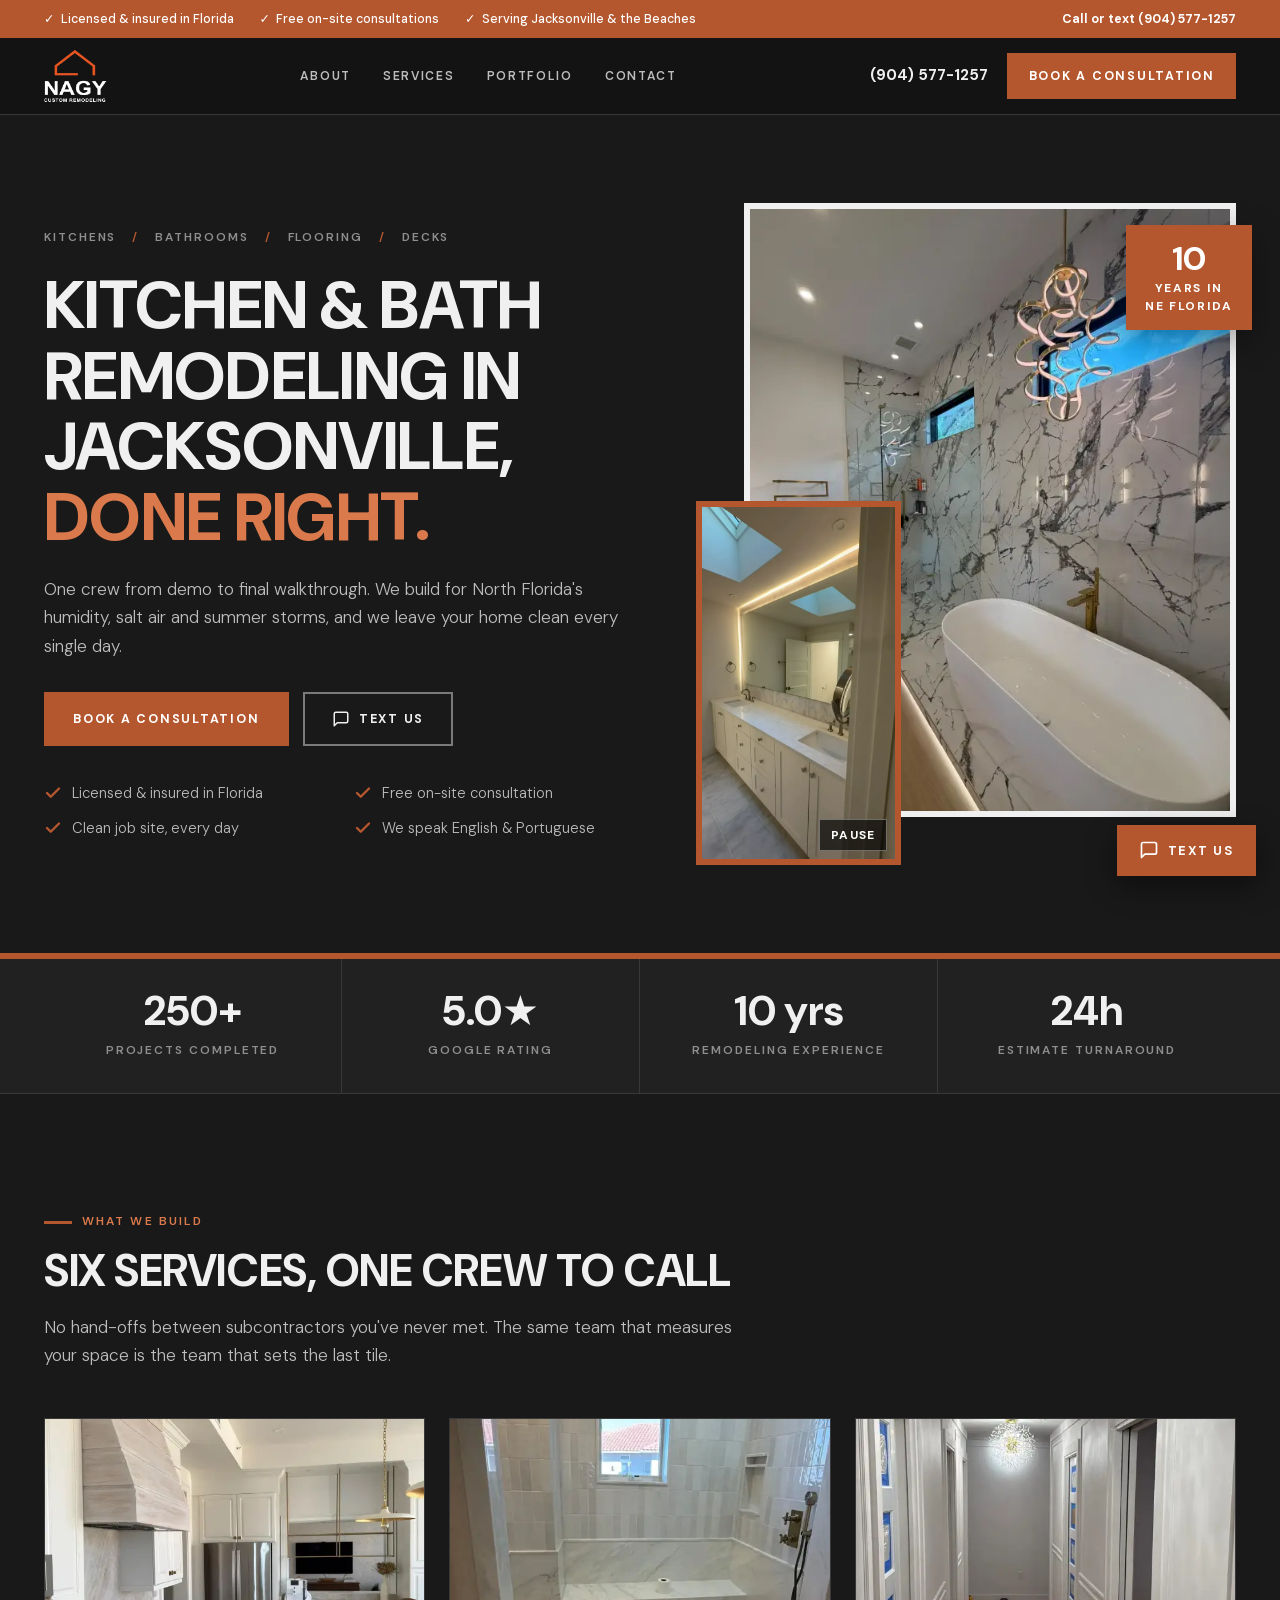
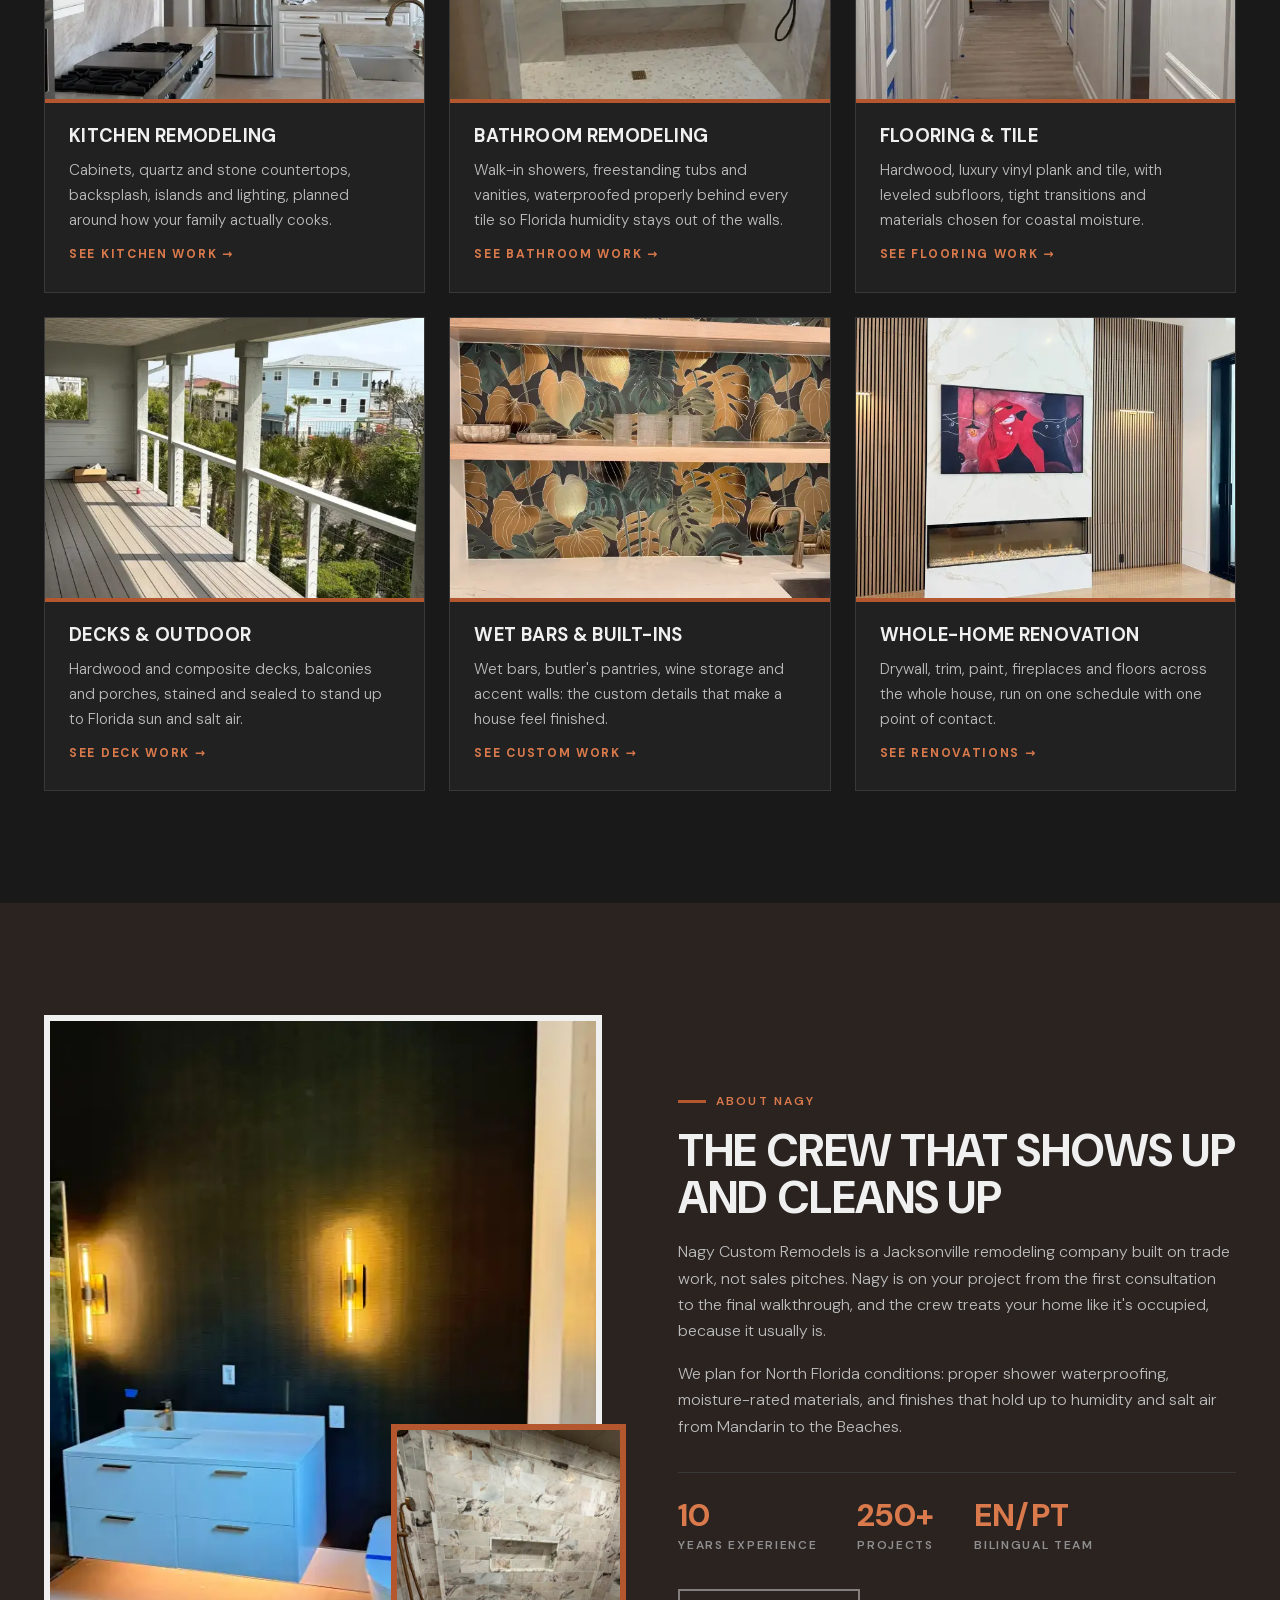
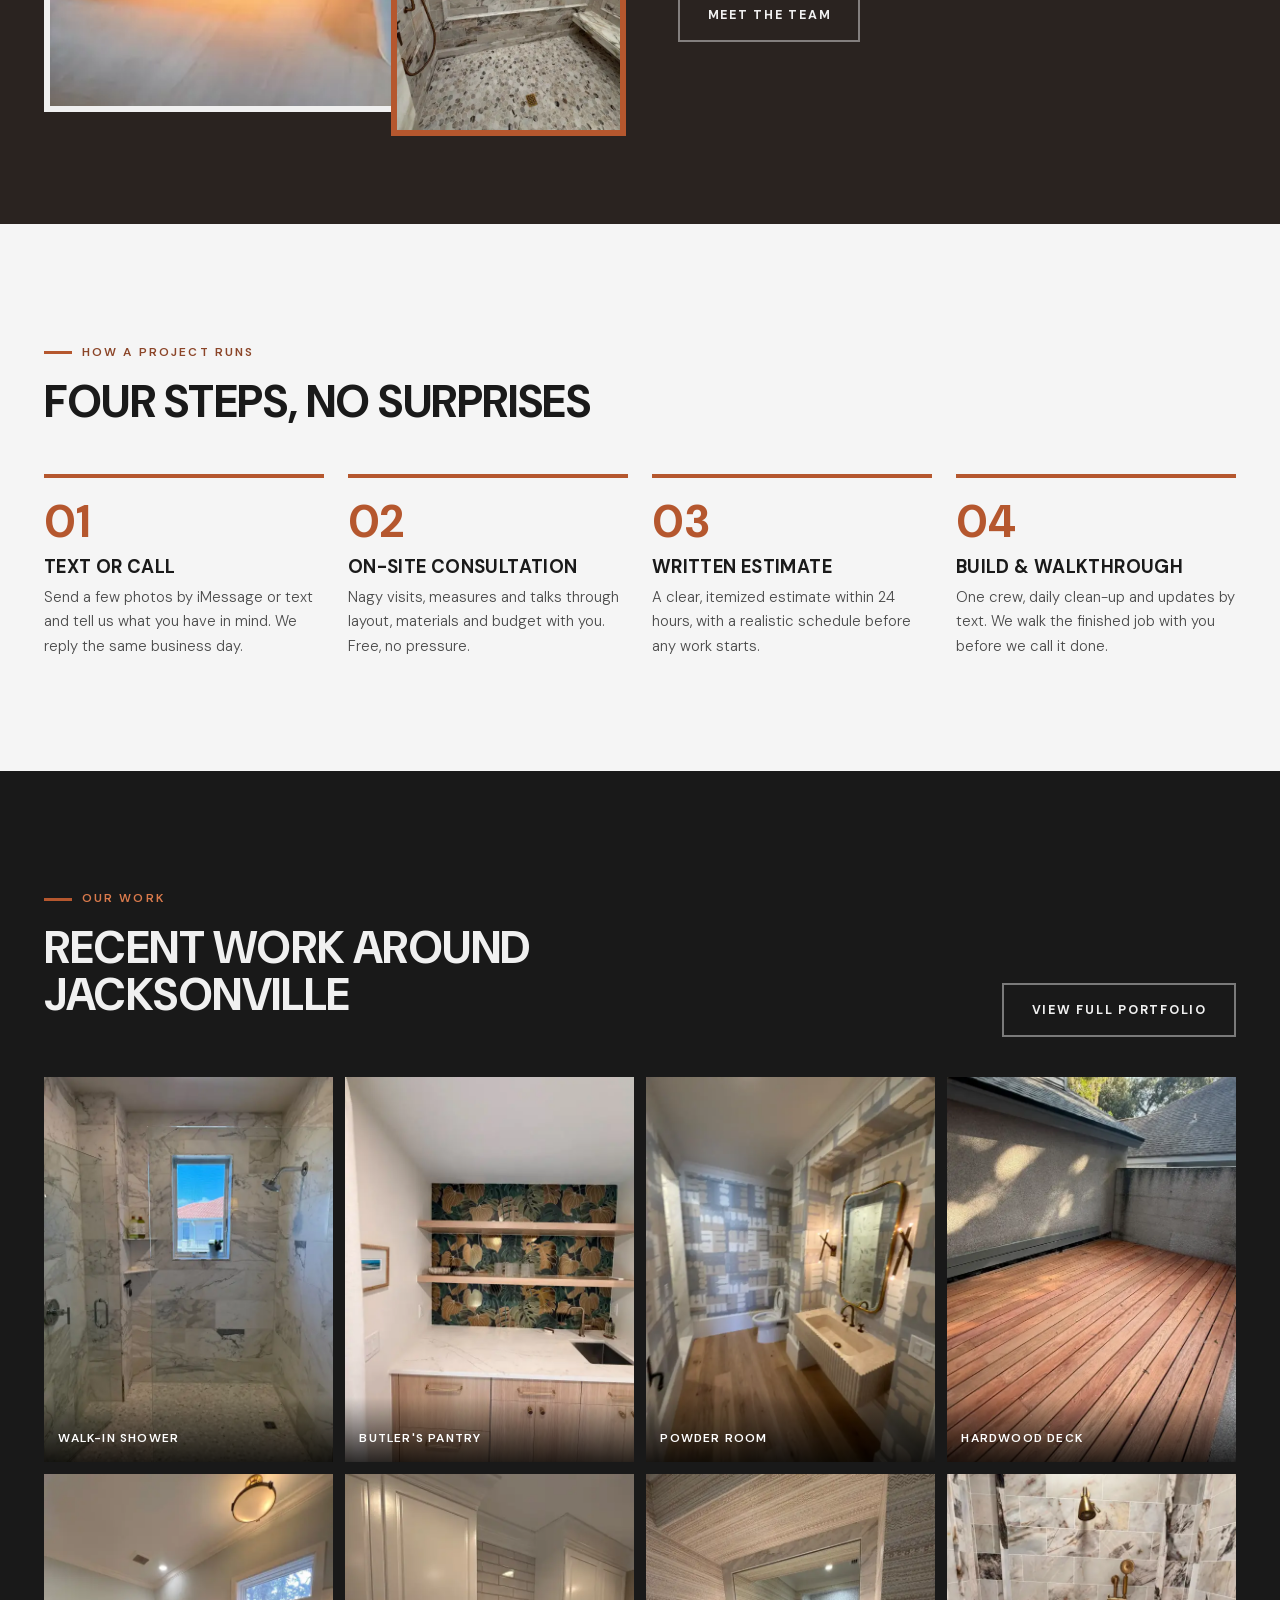
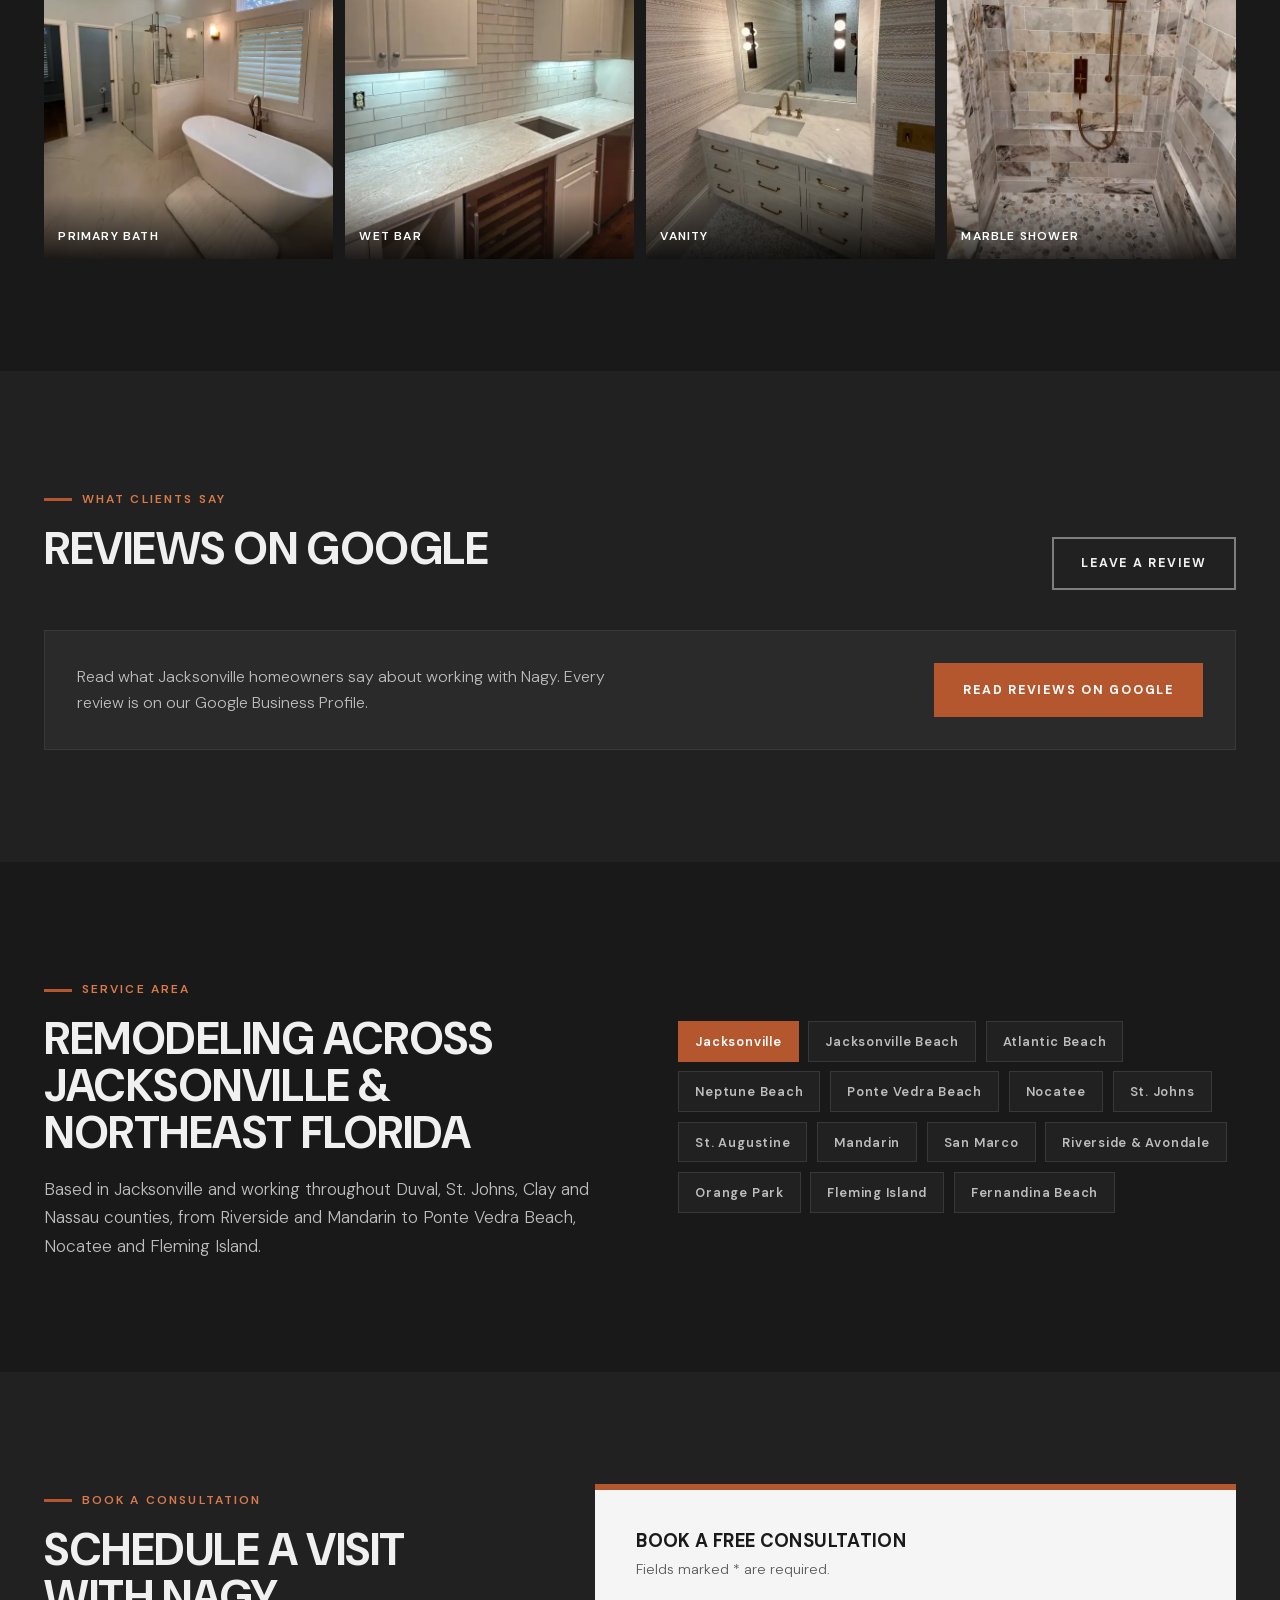
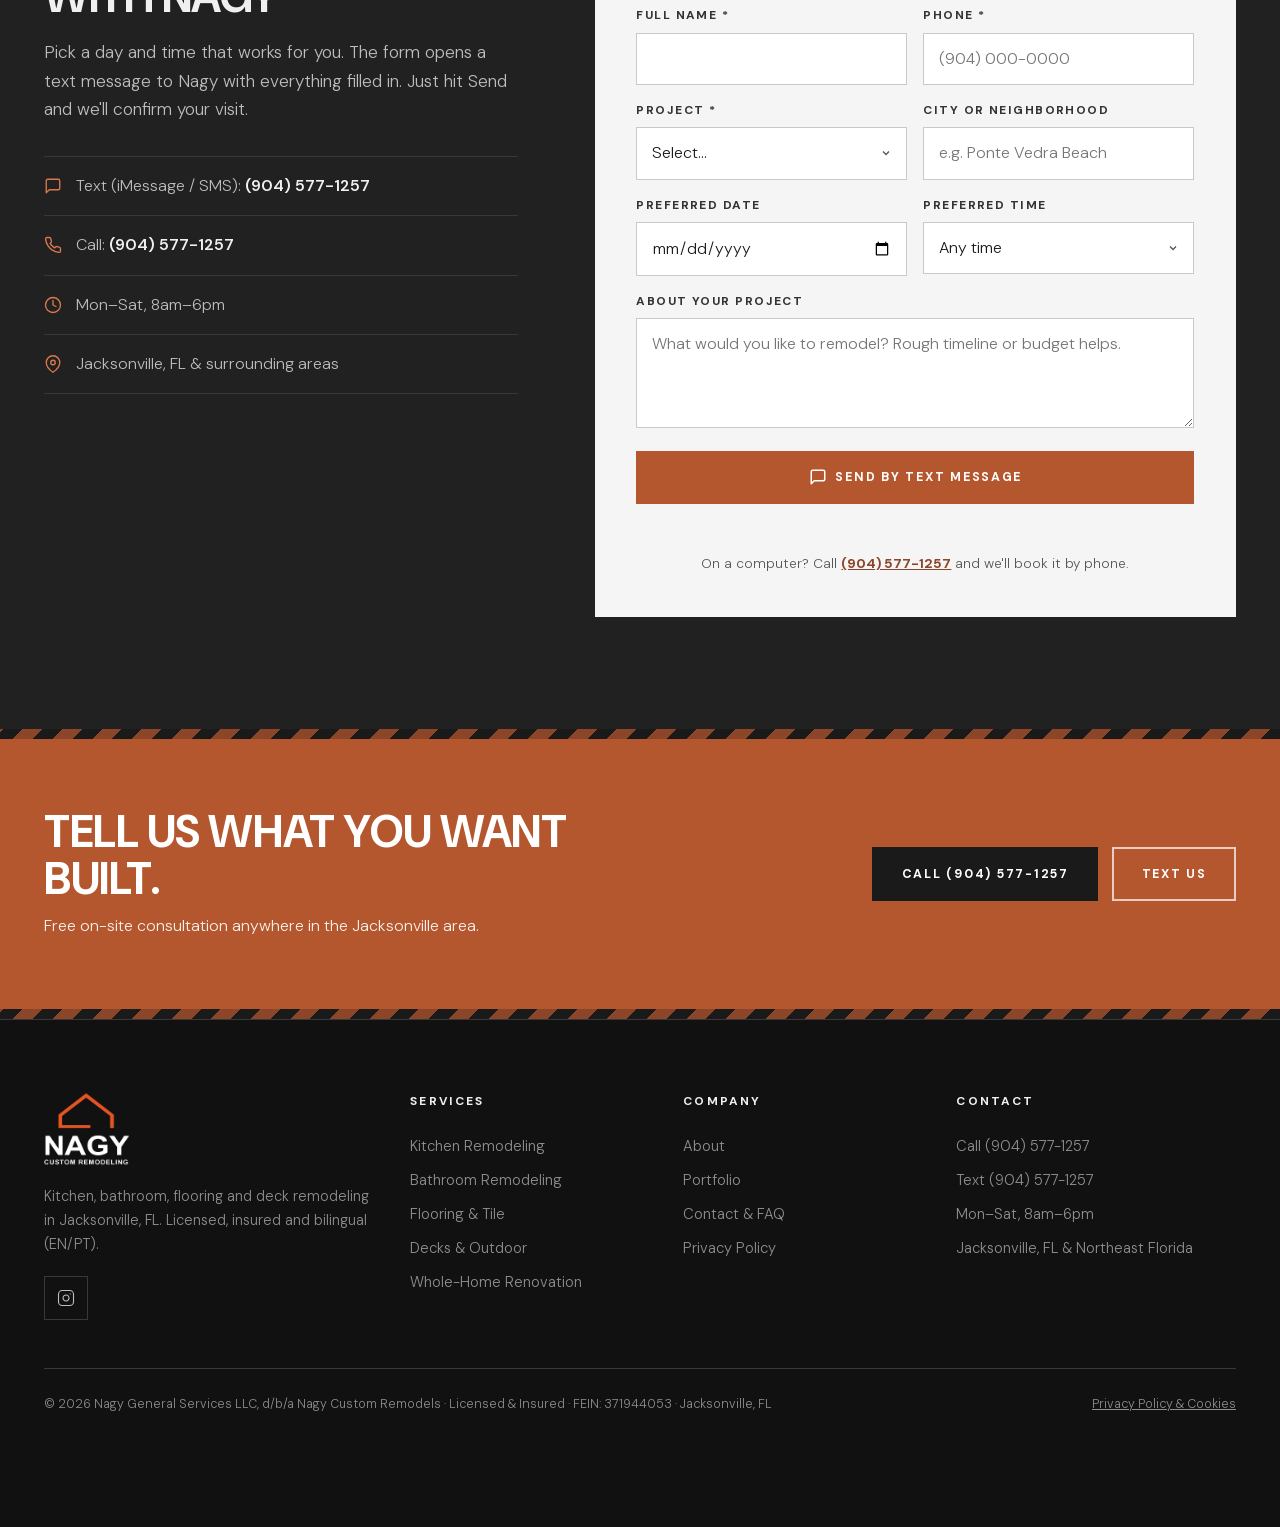
==== commit 469834c8: "Balão Text us no desktop: popover nativo com QR code de SMS, número, ligar e agendar; escondido no c" ====
--- a/index.html
+++ b/index.html
@@ -180,7 +180,7 @@
         <img src="/assets/primary-bathroom-freestanding-tub-marble-walls-jacksonville-fl.webp" srcset="/assets/primary-bathroom-freestanding-tub-marble-walls-jacksonville-fl-600.webp 600w, /assets/primary-bathroom-freestanding-tub-marble-walls-jacksonville-fl.webp 1200w" sizes="(max-width: 600px) calc(100vw - 4rem), 500px" alt="Primary bathroom remodel with freestanding tub and book-matched marble walls in Jacksonville, FL" width="1200" height="1600" fetchpriority="high">
       </div>
       <div class="hero-video">
-        <video data-autoplay muted loop playsinline preload="none" poster="/assets/master-bathroom-remodel-walkthrough-jacksonville-fl-poster.webp" aria-label="Walkthrough video of a master bathroom remodel in Jacksonville">
+        <video data-autoplay controls muted loop playsinline preload="none" poster="/assets/master-bathroom-remodel-walkthrough-jacksonville-fl-poster.webp" aria-label="Walkthrough video of a master bathroom remodel in Jacksonville">
           <source src="/assets/master-bathroom-remodel-walkthrough-jacksonville-fl.mp4" type="video/mp4">
         </video>
       </div>
@@ -505,6 +505,17 @@
   </div>
 </footer>
 
+<!-- ═══════════ TEXT US (desktop: popover nativo com QR; no celular fica a action-bar) ═══════════ -->
+<button class="text-fab" type="button" popovertarget="textPanel"><svg width="20" height="20" viewBox="0 0 24 24" fill="none" stroke="currentColor" stroke-width="2" stroke-linecap="round" stroke-linejoin="round" aria-hidden="true"><path d="M21 15a2 2 0 0 1-2 2H7l-4 4V5a2 2 0 0 1 2-2h14a2 2 0 0 1 2 2z"/></svg>Text us</button>
+<div class="text-panel" id="textPanel" popover role="dialog" aria-labelledby="textPanelTitle">
+  <button class="text-panel-close" type="button" popovertarget="textPanel" popovertargetaction="hide" aria-label="Close">&#x2715;</button>
+  <p class="text-panel-title" id="textPanelTitle">Text Nagy from your phone</p>
+  <p class="text-panel-sub">Scan with your phone camera. Messages opens with your text ready to send.</p>
+  <img src="/assets/qr-text-nagy.svg" width="168" height="168" alt="QR code that opens a text message to Nagy at (904) 577-1257" loading="lazy">
+  <a class="text-panel-num" href="sms:+19045771257?&amp;body=Hi%20Nagy!%20I%27d%20like%20a%20free%20estimate.">(904) 577-1257</a>
+  <p class="text-panel-alt">Or call <a href="tel:+19045771257">(904) 577-1257</a><br><a href="#book">Book a visit online</a></p>
+</div>
+
 <nav class="action-bar" aria-label="Quick contact">
   <a href="tel:+19045771257"><svg width="22" height="22" viewBox="0 0 24 24" fill="none" stroke="currentColor" stroke-width="2" stroke-linecap="round" stroke-linejoin="round" aria-hidden="true"><path d="M22 16.9v3a2 2 0 0 1-2.2 2 19.8 19.8 0 0 1-8.6-3.1 19.5 19.5 0 0 1-6-6A19.8 19.8 0 0 1 2.1 4.2 2 2 0 0 1 4.1 2h3a2 2 0 0 1 2 1.7c.1.9.4 1.8.7 2.7a2 2 0 0 1-.5 2.1L8.1 9.8a16 16 0 0 0 6 6l1.3-1.3a2 2 0 0 1 2.1-.4c.9.3 1.8.6 2.7.7a2 2 0 0 1 1.8 2z"/></svg>Call</a>
   <a href="sms:+19045771257"><svg width="22" height="22" viewBox="0 0 24 24" fill="none" stroke="currentColor" stroke-width="2" stroke-linecap="round" stroke-linejoin="round" aria-hidden="true"><path d="M21 15a2 2 0 0 1-2 2H7l-4 4V5a2 2 0 0 1 2-2h14a2 2 0 0 1 2 2z"/></svg>Text us</a>
--- a/assets/style.css
+++ b/assets/style.css
@@ -194,8 +194,8 @@
 .page-hero { border-bottom: 6px solid var(--accent); background: var(--bg); }
 .page-hero .container { padding-top: clamp(3.5rem, 8vw, 6rem); padding-bottom: clamp(3rem, 6vw, 4.5rem); }
 .page-hero .h1 { max-width: 18ch; margin-bottom: 1.2rem; }
-.breadcrumb { font-size: .74rem; letter-spacing: .12em; text-transform: uppercase; color: var(--ink-3); margin-bottom: 1.4rem; }
-.breadcrumb a { text-decoration: none; color: var(--ink-2); }
+.breadcrumb { font-size: .75rem; letter-spacing: .12em; text-transform: uppercase; color: var(--ink-3); margin-bottom: 1.4rem; }
+.breadcrumb a { color: var(--ink-2); text-decoration: underline; text-underline-offset: 3px; text-decoration-color: var(--line); }
 .breadcrumb a:hover { color: var(--accent-l); }
 
 /* ── STATS BAR ── */
@@ -390,6 +390,32 @@
 /* ── MOBILE ACTION BAR ── */
 .action-bar { display: none; }
 
+/* ── TEXT US (desktop): popover nativo, fecha com Esc e clique fora ── */
+.text-fab {
+  position: fixed; right: 1.5rem; bottom: 1.5rem; z-index: 80;
+  display: flex; align-items: center; gap: .55rem; padding: .95rem 1.35rem;
+  background: var(--accent); color: var(--white); border: 0; cursor: pointer;
+  font: inherit; font-size: .8rem; font-weight: 700; letter-spacing: .12em; text-transform: uppercase;
+  box-shadow: 0 10px 30px rgba(0,0,0,.45);
+}
+.text-fab:hover { background: var(--accent-d); }
+.text-panel {
+  position: fixed; inset: auto 1.5rem 5.4rem auto; margin: 0; width: 300px;
+  padding: 1.7rem 1.5rem 1.4rem; text-align: center;
+  background: var(--paper); color: var(--paper-ink); border: 0; border-top: 6px solid var(--accent);
+  box-shadow: 0 20px 50px rgba(0,0,0,.5);
+}
+.text-panel-close {
+  position: absolute; top: .4rem; right: .5rem; width: 36px; height: 36px;
+  background: none; border: 0; color: #555; font-size: 1rem; cursor: pointer;
+}
+.text-panel-title { font-weight: 700; font-size: 1.05rem; line-height: 1.25; padding: 0 1.2rem; text-transform: uppercase; letter-spacing: .02em; }
+.text-panel-sub { margin: .4rem 0 1rem; font-size: .85rem; color: #4A4A4A; line-height: 1.45; }
+.text-panel img { display: block; margin: 0 auto; width: 168px; height: 168px; }
+.text-panel-num { display: inline-block; margin-top: .9rem; font-size: 1.25rem; font-weight: 700; color: var(--paper-ink); text-decoration: none; }
+.text-panel-alt { margin-top: .5rem; font-size: .82rem; color: #4A4A4A; line-height: 1.7; }
+.text-panel-alt a { color: var(--accent-d); font-weight: 700; }
+
 /* ── ANIMATION (receita validada: rootMargin positivo, sem will-change) ── */
 .reveal { opacity: 0; transform: translateY(20px); transition: opacity .7s ease, transform .7s ease; }
 .reveal.active { opacity: 1; transform: none; }
@@ -411,6 +437,7 @@
   .footer-grid { grid-template-columns: 1fr 1fr; }
 }
 @media (max-width: 900px) {
+  .text-fab, .text-panel { display: none; }
   :root { --nav: 66px; }
   .topbar-items span:nth-child(n+2) { display: none; }
   .nav-links, .nav .btn { display: none; }
@@ -420,7 +447,7 @@
   .hero-media { padding: 0 0 2.5rem 2.5rem; max-width: 520px; }
   .svc-grid, .rev-grid { grid-template-columns: 1fr 1fr; }
   .gal-grid { grid-template-columns: repeat(3, 1fr); }
-  .split-media { max-width: 520px; }
+  .split-media { max-width: 520px; margin-right: .75rem; } /* o inset sai .75rem à direita: sem scroll horizontal */
   .split-media .split-inset { right: -.75rem; }
   .svc-card:hover .svc-card-img img, .gal-item:hover img { transform: none; }
   .action-bar {
@@ -435,7 +462,7 @@
   .action-bar svg { color: var(--accent-l); }
   .action-bar a:last-child { background: var(--accent); color: var(--white); border-right: 0; }
   .action-bar a:last-child svg { color: var(--white); }
-  body { padding-bottom: 64px; }
+  body { padding-bottom: calc(65px + env(safe-area-inset-bottom)); } /* 64px + border-top da barra */
 }
 @media (max-width: 600px) {
   .container { padding: 0 1rem; }
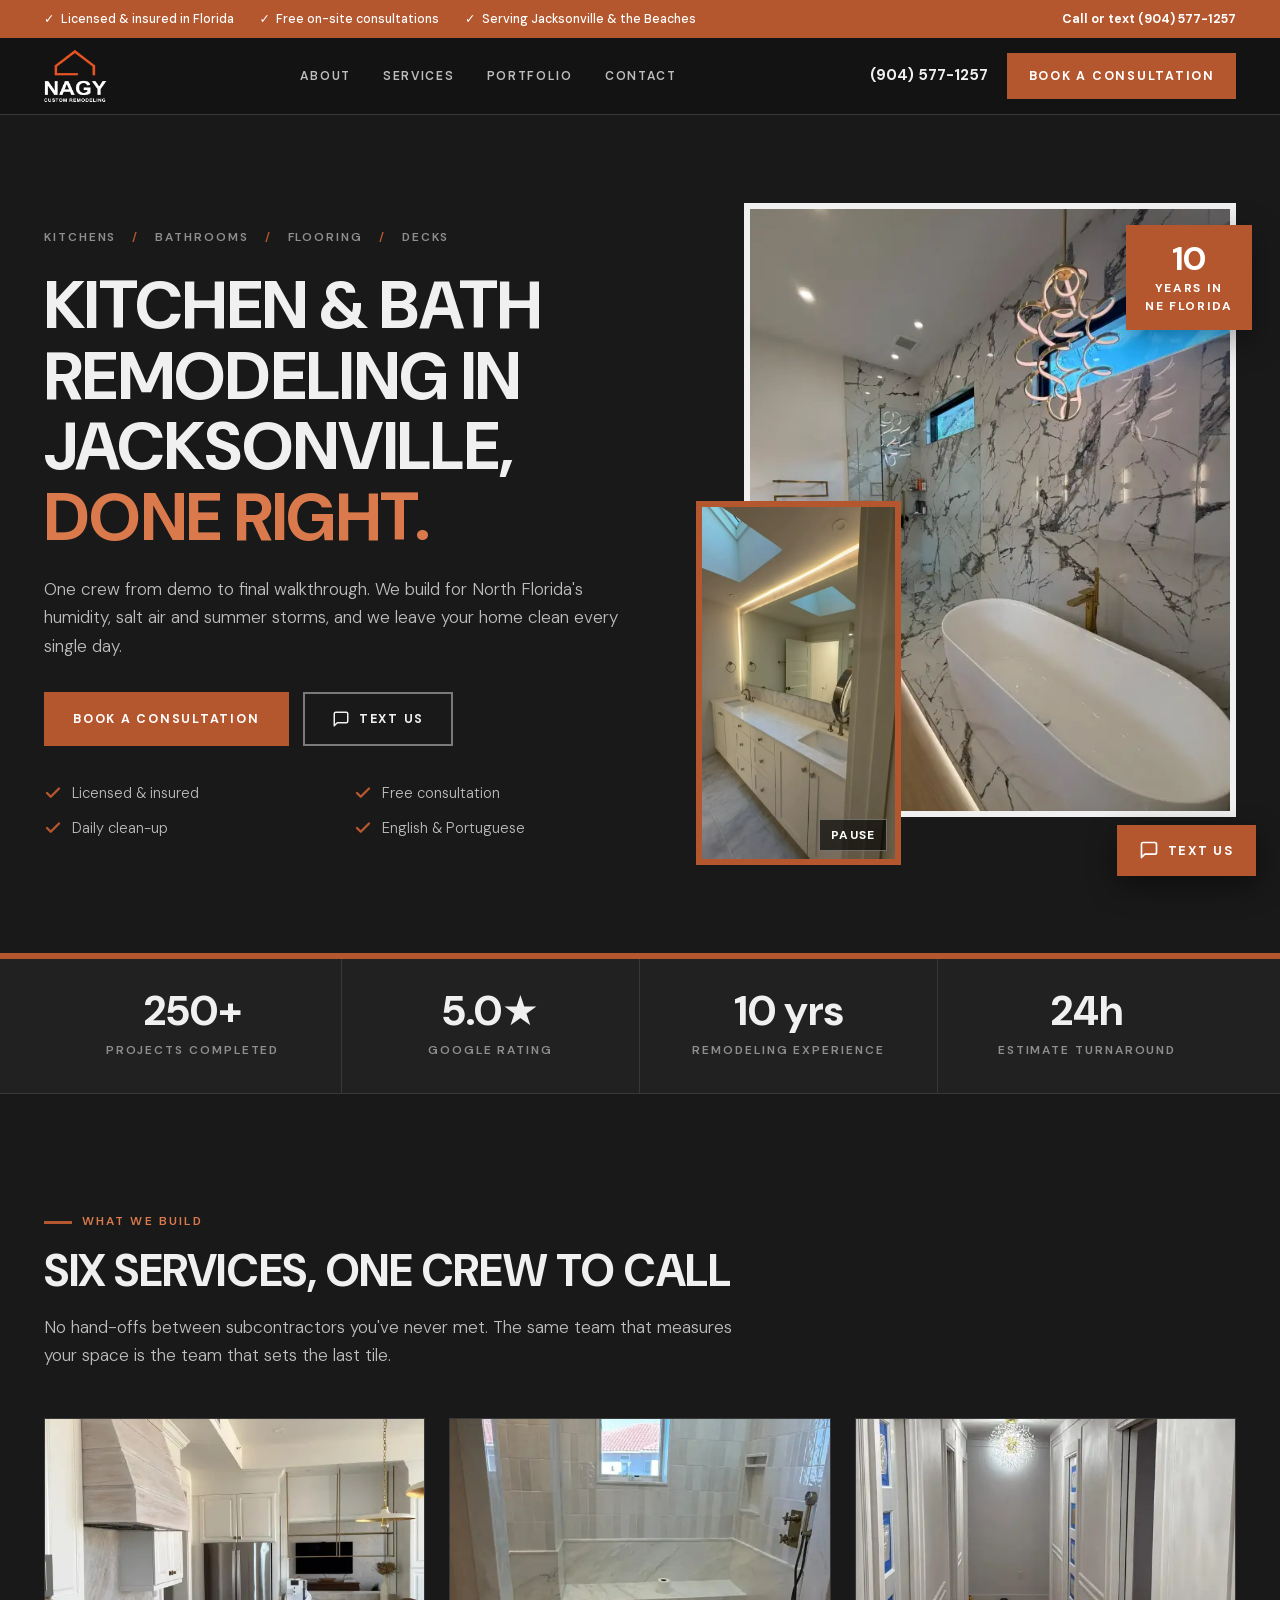
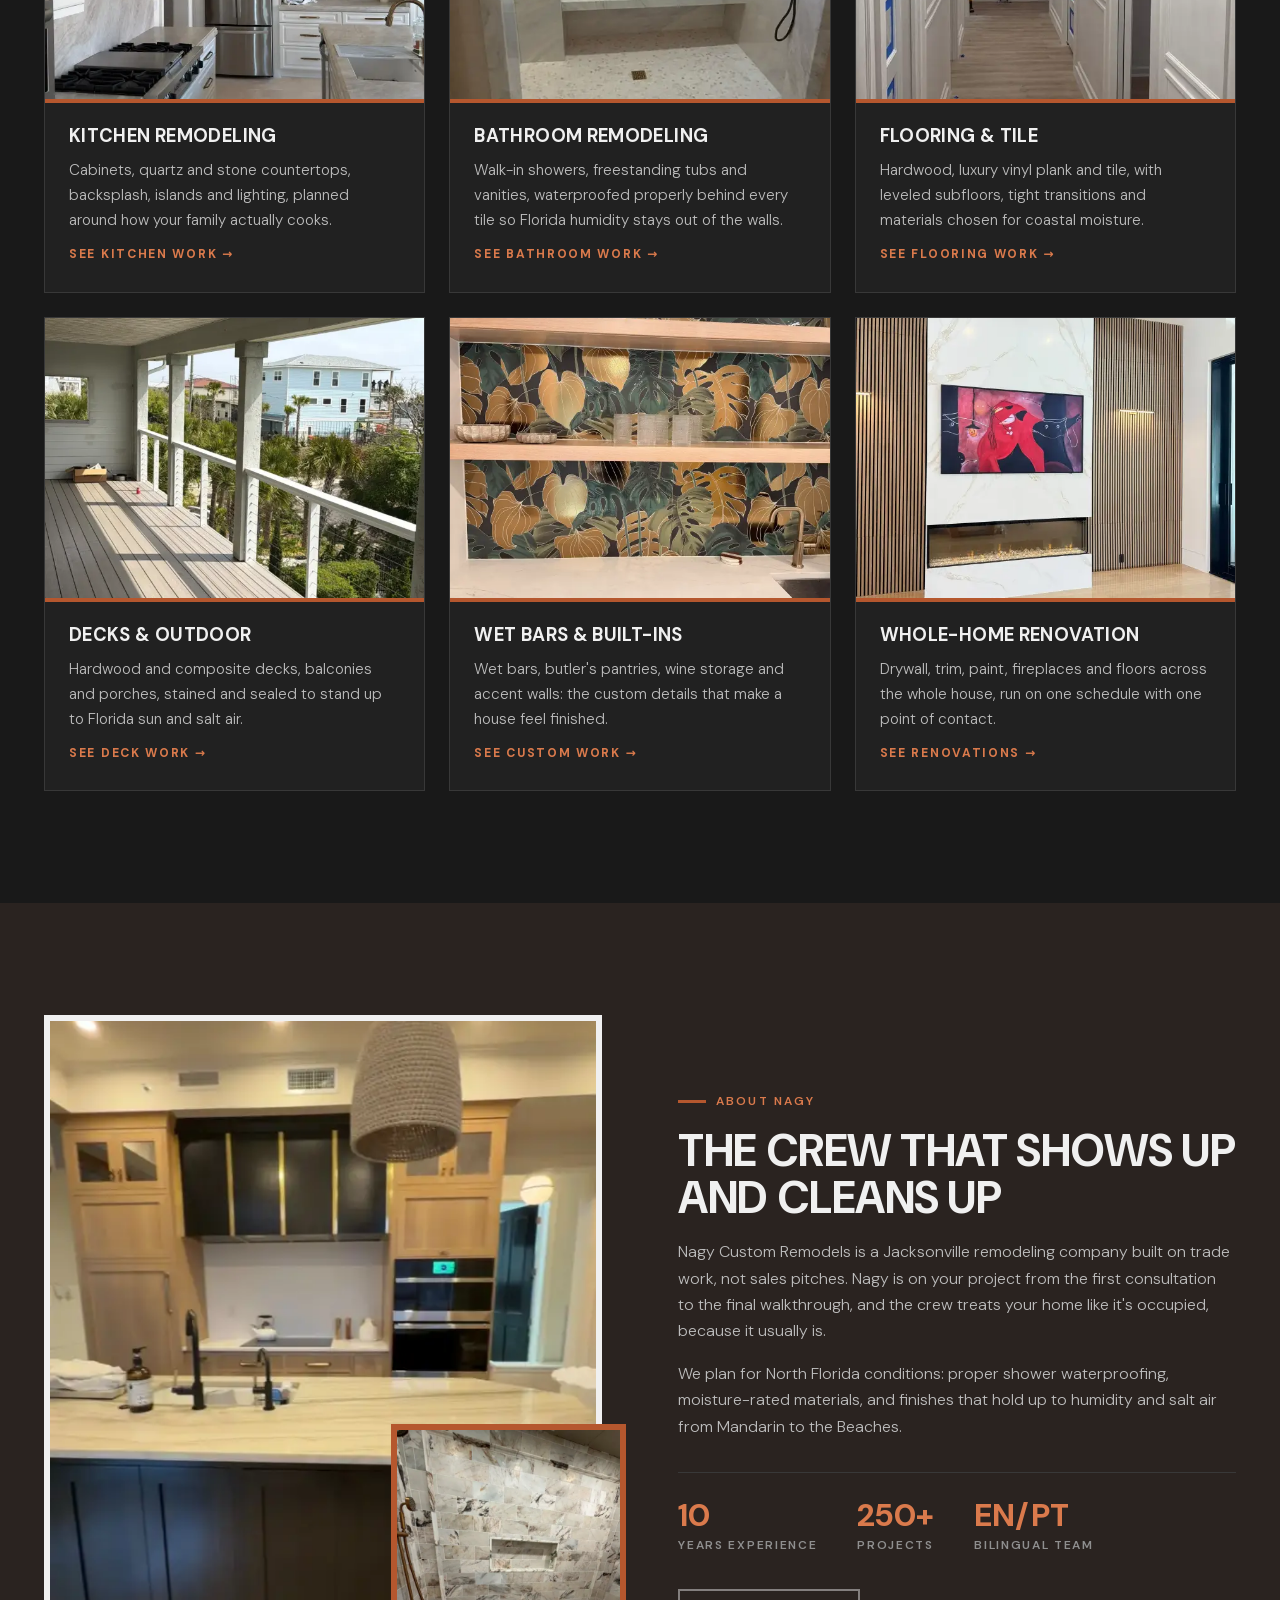
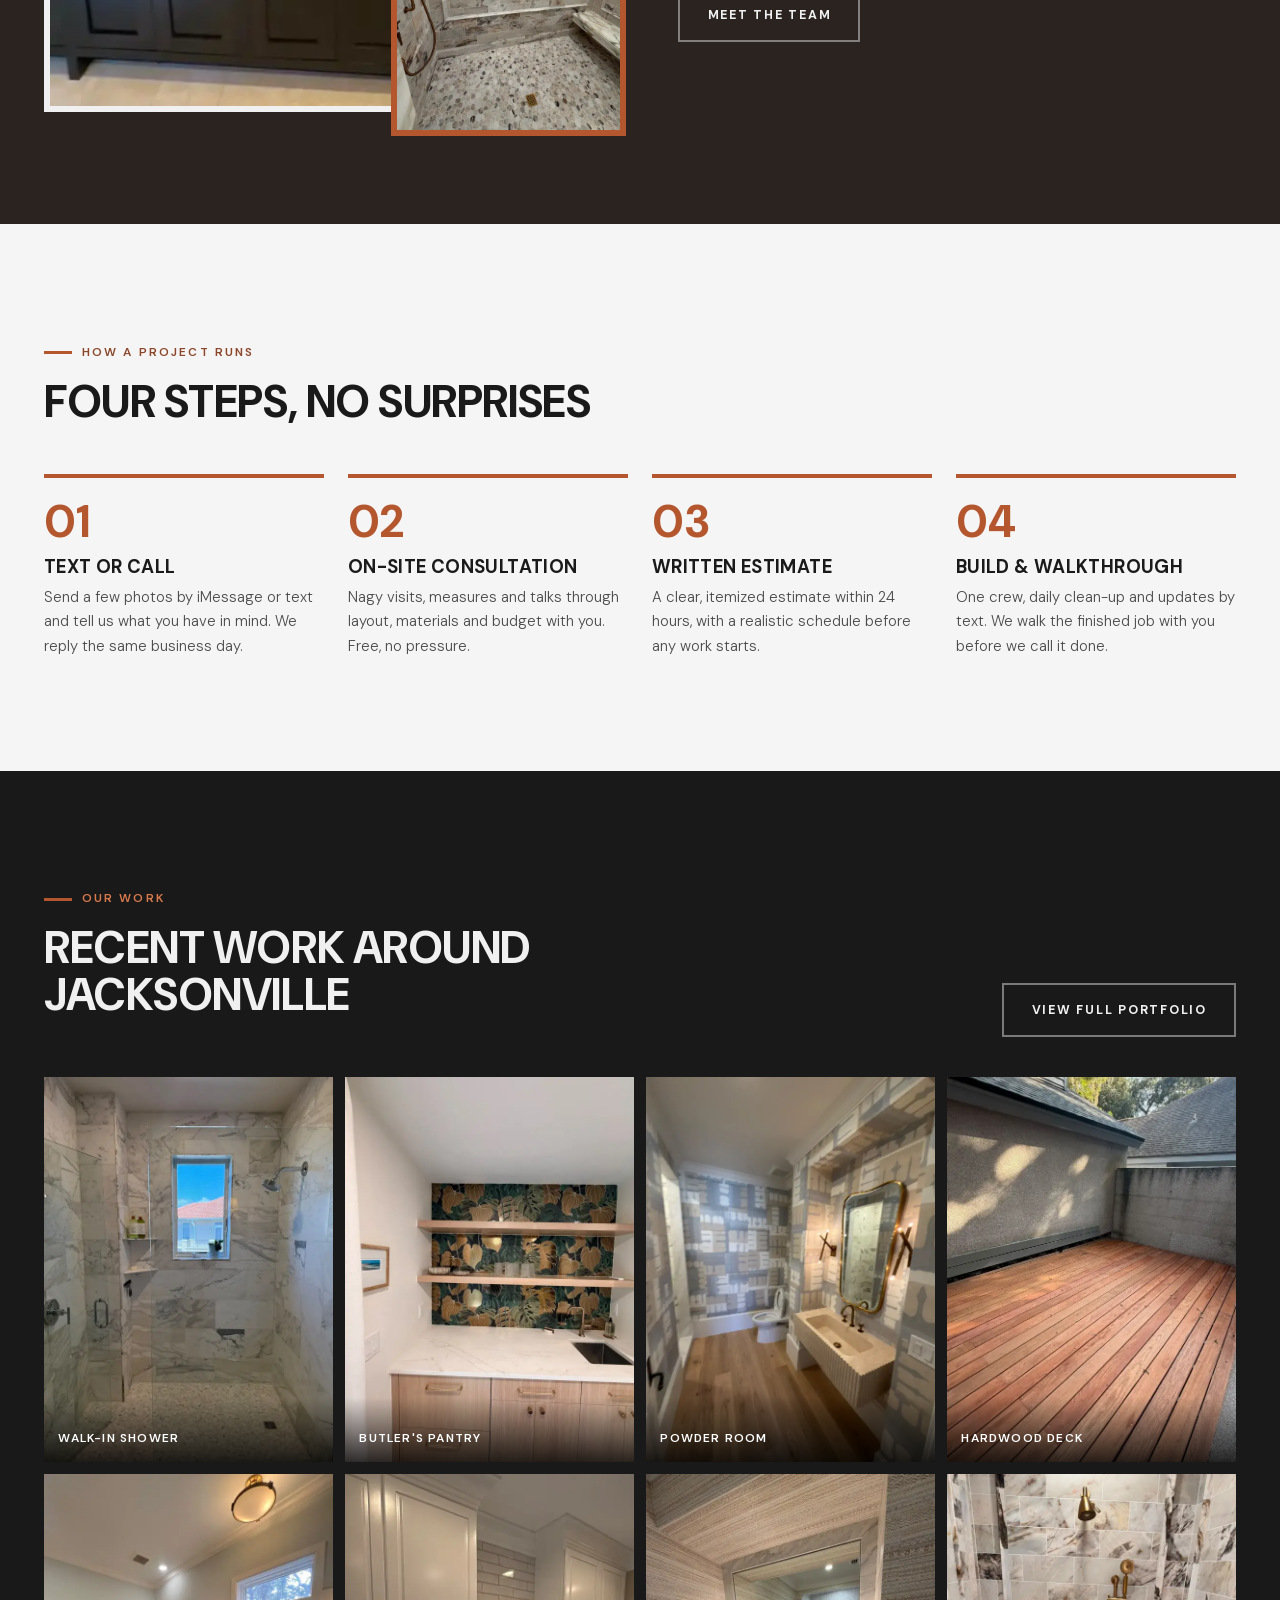
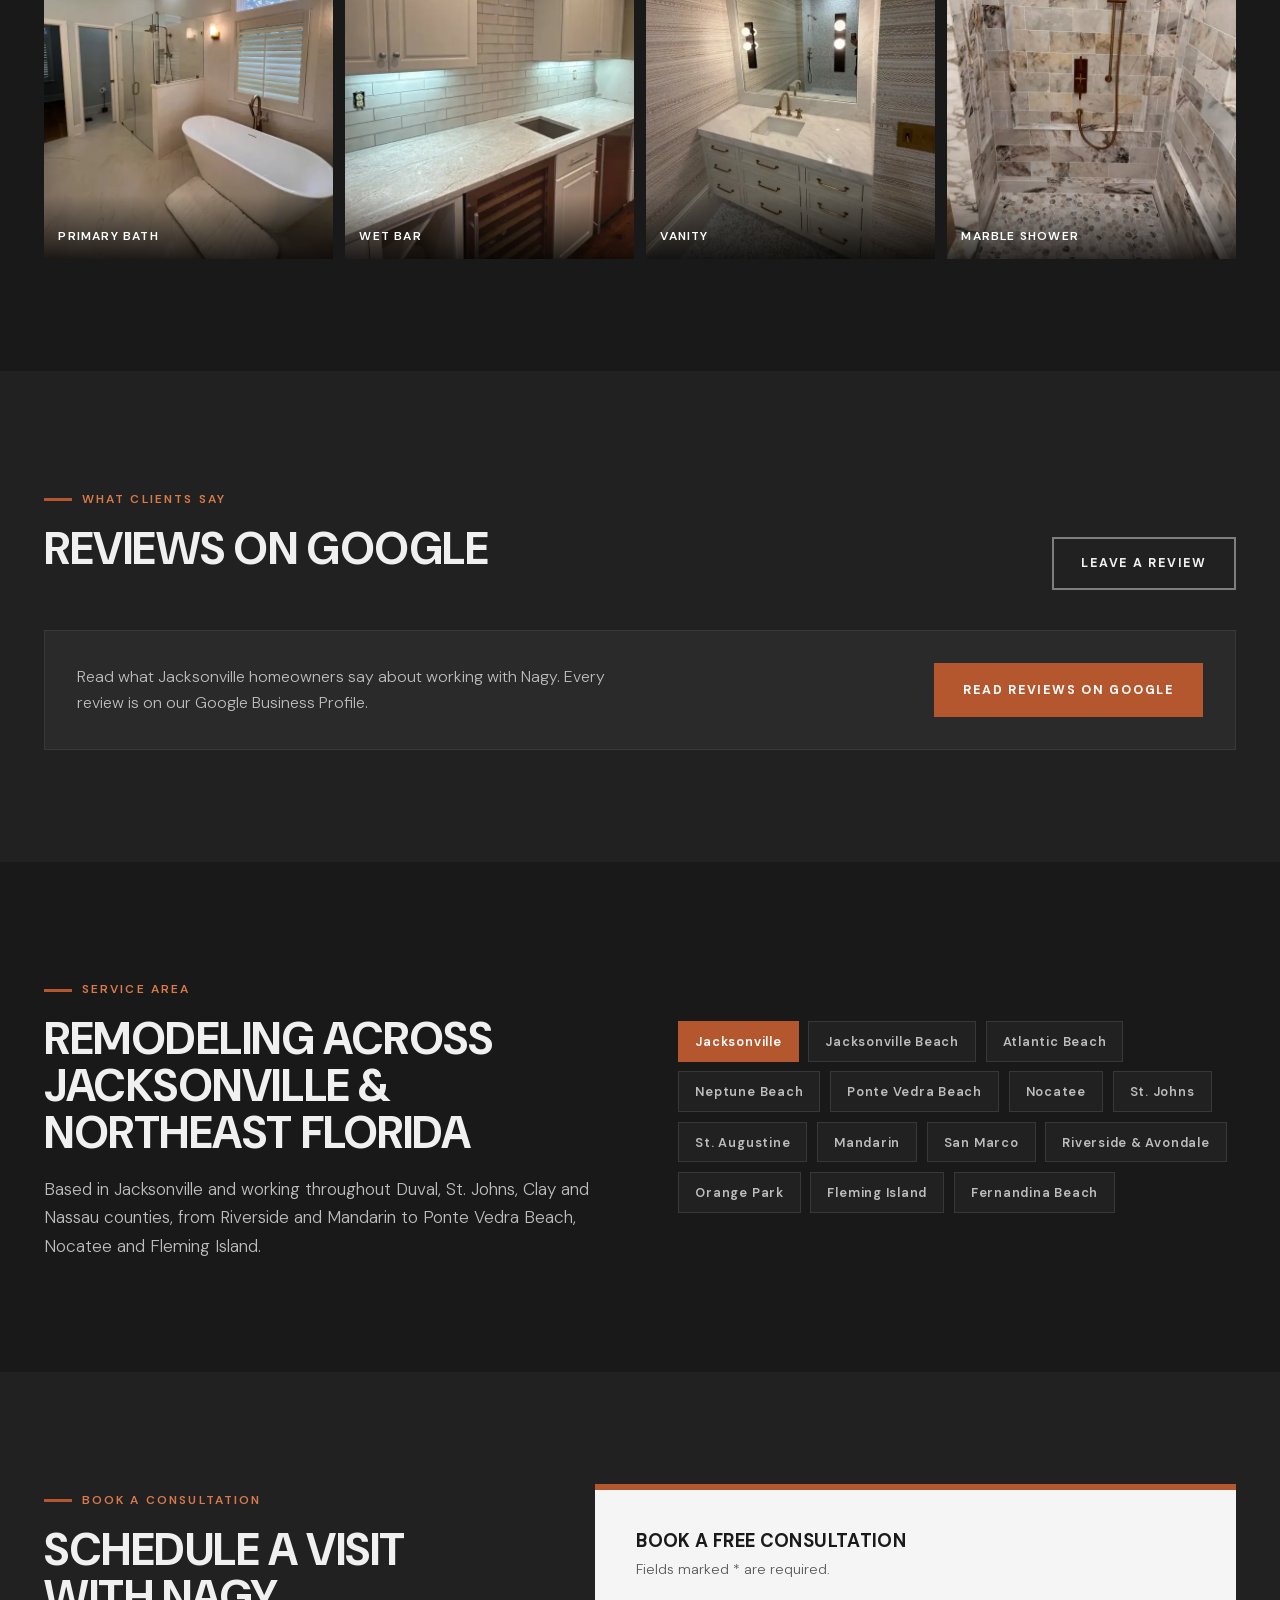
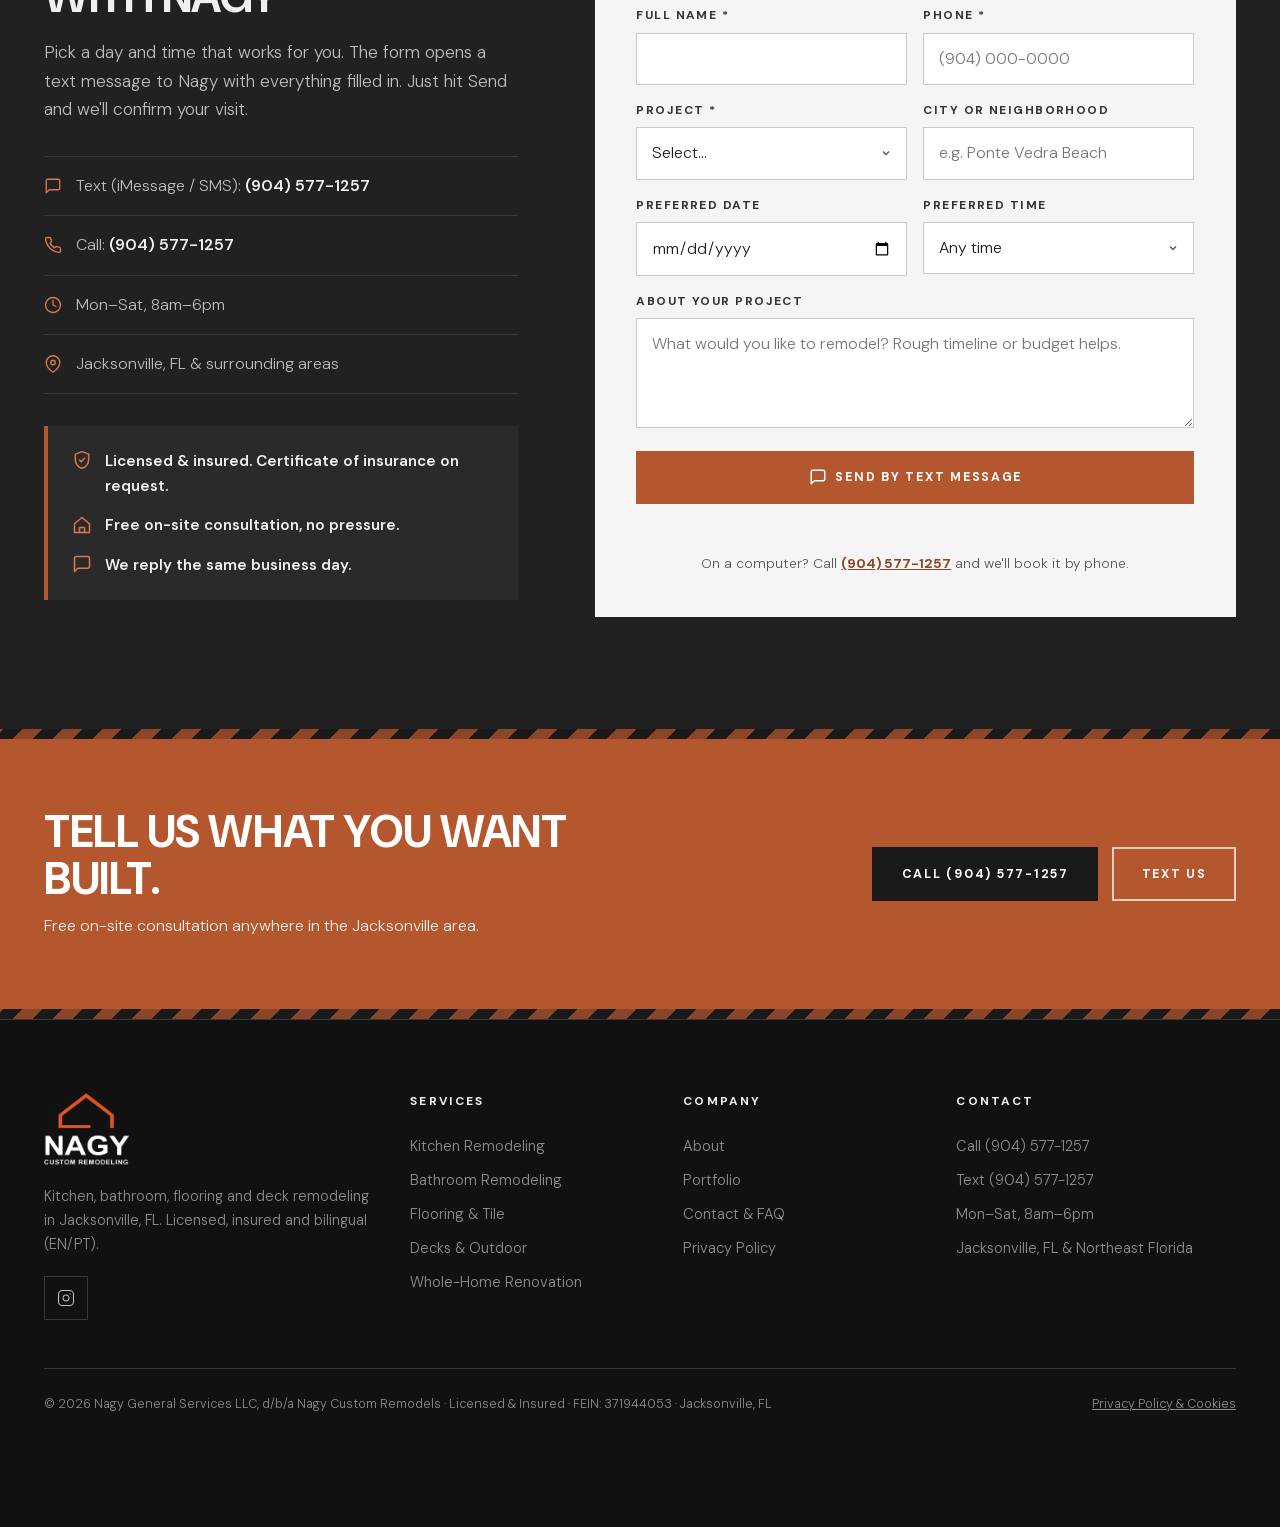
==== commit dc5332b1: "Layout: hero mobile com respiro e lista em 2 colunas, bloco de confiança ao lado do formulário (home" ====
--- a/index.html
+++ b/index.html
@@ -169,10 +169,10 @@
         </a>
       </div>
       <ul class="checks">
-        <li>Licensed &amp; insured in Florida</li>
-        <li>Free on-site consultation</li>
-        <li>Clean job site, every day</li>
-        <li>We speak English &amp; Portuguese</li>
+        <li>Licensed &amp; insured</li>
+        <li>Free consultation</li>
+        <li>Daily clean-up</li>
+        <li>English &amp; Portuguese</li>
       </ul>
     </div>
     <div class="hero-media">
@@ -264,7 +264,7 @@
 <section class="sec sec-brown" id="about">
   <div class="container split">
     <div class="split-media reveal">
-      <img src="/assets/powder-room-floating-vanity-navy-accent-wall-jacksonville-fl-600.webp" alt="Powder room with floating vanity, navy accent wall and brass sconces in Jacksonville, FL" width="600" height="800" loading="lazy">
+      <img src="/assets/kitchen-island-black-countertop-pendant-600.webp" alt="Kitchen remodel with dark shaker cabinets, stone countertop and woven pendant light in Jacksonville, FL" width="600" height="1049" loading="lazy">
       <img class="split-inset" src="/assets/marble-shower-pebble-floor-brass-fixtures-jacksonville-fl-600.webp" alt="Marble shower with pebble floor and brushed brass fixtures" width="600" height="800" loading="lazy">
     </div>
     <div class="split-copy">
@@ -397,6 +397,11 @@
         <li><svg width="18" height="18" viewBox="0 0 24 24" fill="none" stroke="currentColor" stroke-width="1.8" stroke-linecap="round" stroke-linejoin="round" aria-hidden="true"><path d="M22 16.92v3a2 2 0 0 1-2.18 2 19.79 19.79 0 0 1-8.63-3.07 19.5 19.5 0 0 1-6-6 19.79 19.79 0 0 1-3.07-8.67A2 2 0 0 1 4.11 2h3a2 2 0 0 1 2 1.72c.13.96.36 1.9.7 2.81a2 2 0 0 1-.45 2.11L8.09 9.91a16 16 0 0 0 6 6l1.27-1.27a2 2 0 0 1 2.11-.45c.91.34 1.85.57 2.81.7A2 2 0 0 1 22 16.92z"/></svg><span>Call: <a href="tel:+19045771257">(904) 577-1257</a></span></li>
         <li><svg width="18" height="18" viewBox="0 0 24 24" fill="none" stroke="currentColor" stroke-width="1.8" stroke-linecap="round" stroke-linejoin="round" aria-hidden="true"><circle cx="12" cy="12" r="10"/><polyline points="12 6 12 12 16 14"/></svg><span>Mon–Sat, 8am–6pm</span></li>
         <li><svg width="18" height="18" viewBox="0 0 24 24" fill="none" stroke="currentColor" stroke-width="1.8" stroke-linecap="round" stroke-linejoin="round" aria-hidden="true"><path d="M21 10c0 7-9 13-9 13s-9-6-9-13a9 9 0 0 1 18 0z"/><circle cx="12" cy="10" r="3"/></svg><span>Jacksonville, FL &amp; surrounding areas</span></li>
+      </ul>
+      <ul class="trust-list reveal d3" aria-label="Why homeowners book with us">
+        <li><svg width="20" height="20" viewBox="0 0 24 24" fill="none" stroke="currentColor" stroke-width="1.8" stroke-linecap="round" stroke-linejoin="round" aria-hidden="true"><path d="M12 2 4 5v6c0 5 3.4 9.4 8 11 4.6-1.6 8-6 8-11V5z"/><polyline points="9 12 11 14 15 10"/></svg><span>Licensed &amp; insured. Certificate of insurance on request.</span></li>
+        <li><svg width="20" height="20" viewBox="0 0 24 24" fill="none" stroke="currentColor" stroke-width="1.8" stroke-linecap="round" stroke-linejoin="round" aria-hidden="true"><path d="M3 10.5 12 3l9 7.5V21H3z"/><path d="M9 21v-6h6v6"/></svg><span>Free on-site consultation, no pressure.</span></li>
+        <li><svg width="20" height="20" viewBox="0 0 24 24" fill="none" stroke="currentColor" stroke-width="1.8" stroke-linecap="round" stroke-linejoin="round" aria-hidden="true"><path d="M21 15a2 2 0 0 1-2 2H7l-4 4V5a2 2 0 0 1 2-2h14a2 2 0 0 1 2 2z"/></svg><span>We reply the same business day.</span></li>
       </ul>
     </div>
     <div class="form-card reveal d1">
--- a/assets/style.css
+++ b/assets/style.css
@@ -320,6 +320,12 @@
 .contact-list svg { flex-shrink: 0; color: var(--accent-l); }
 .contact-list a { text-decoration: none; color: var(--ink); font-weight: 600; }
 .contact-list a:hover { color: var(--accent-l); }
+.trust-list {
+  list-style: none; display: grid; gap: .9rem; margin-top: 2rem; padding: 1.4rem 1.5rem;
+  background: var(--bg3); border-left: 4px solid var(--accent);
+}
+.trust-list li { display: flex; gap: .8rem; align-items: flex-start; font-size: .95rem; font-weight: 600; color: var(--ink); }
+.trust-list svg { flex-shrink: 0; margin-top: .1rem; color: var(--accent-l); }
 .form-card { background: var(--paper); color: var(--paper-ink); padding: clamp(1.5rem, 4vw, 2.6rem); border-top: 6px solid var(--accent); }
 .form-card .h3 { margin-bottom: .4rem; }
 .form-note { font-size: .88rem; color: #555; margin-bottom: 1.6rem; }
@@ -465,17 +471,18 @@
   body { padding-bottom: calc(65px + env(safe-area-inset-bottom)); } /* 64px + border-top da barra */
 }
 @media (max-width: 600px) {
-  .container { padding: 0 1rem; }
+  .container { padding-left: 1rem; padding-right: 1rem; } /* só lateral: não zerar o padding-top do .hero-grid */
   .topbar { font-size: .75rem; }
-  .checks { grid-template-columns: 1fr; }
+  .checks { gap: .6rem 1rem; margin-top: 1.6rem; }
+  .checks li { font-size: .85rem; }
+  .hero-tags { display: none; } /* o H1 já diz kitchen & bath */
+  .hero-grid { gap: 2.5rem; padding-top: 2.2rem; }
   .stats-grid { grid-template-columns: 1fr 1fr; }
   .stat:nth-child(2) { border-right: none; }
   .stat:nth-child(-n+2) { border-bottom: 1px solid var(--line); }
   .svc-grid, .rev-grid, .feat-grid, .steps, .form-row { grid-template-columns: 1fr; }
   .gal-grid { grid-template-columns: 1fr 1fr; }
   .gal-item.wide { grid-column: span 2; }
-  .hero-tags { gap: .3rem .7rem; letter-spacing: .12em; }
-  .hero-tags span + span::before { margin-right: .7rem; }
   .hero-media { padding: 0 0 2rem 2rem; }
   .hero-seal { right: -.5rem; padding: .8rem .9rem; }
   .hero-seal strong { font-size: 1.6rem; }
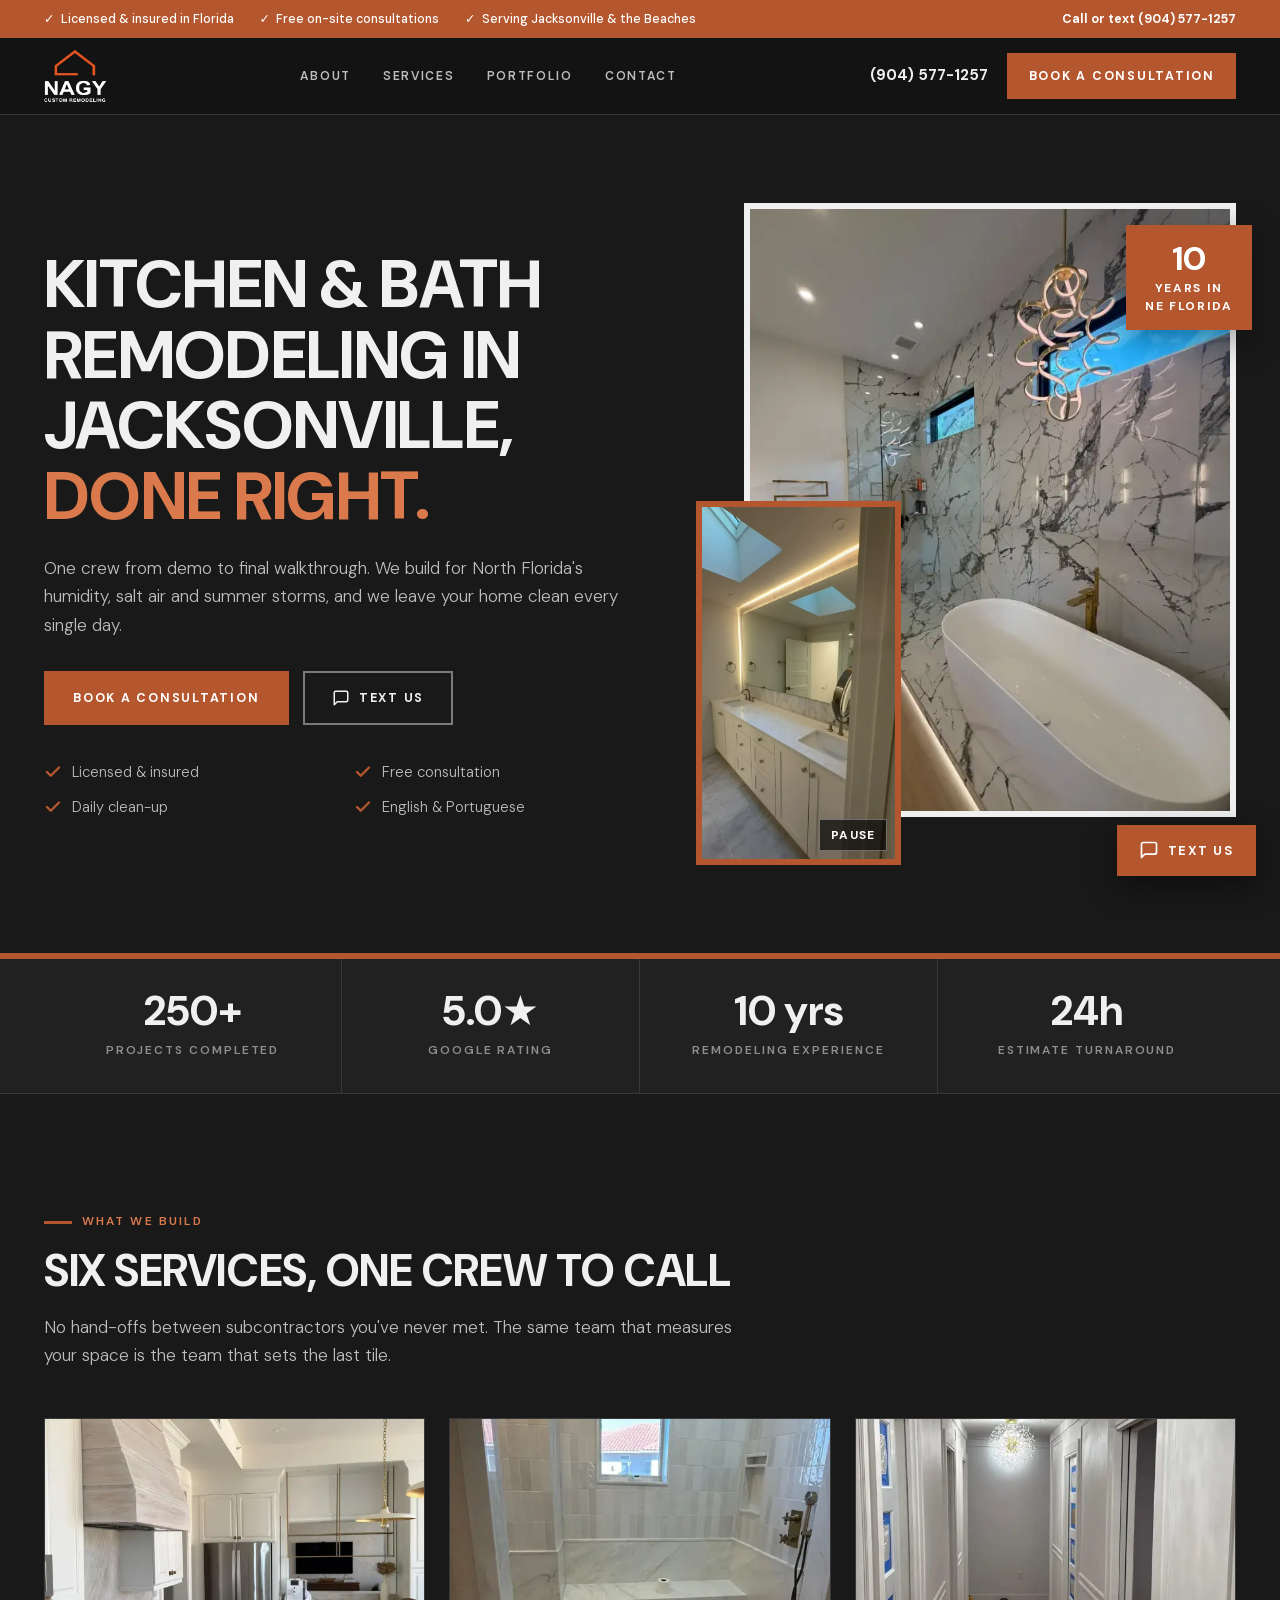
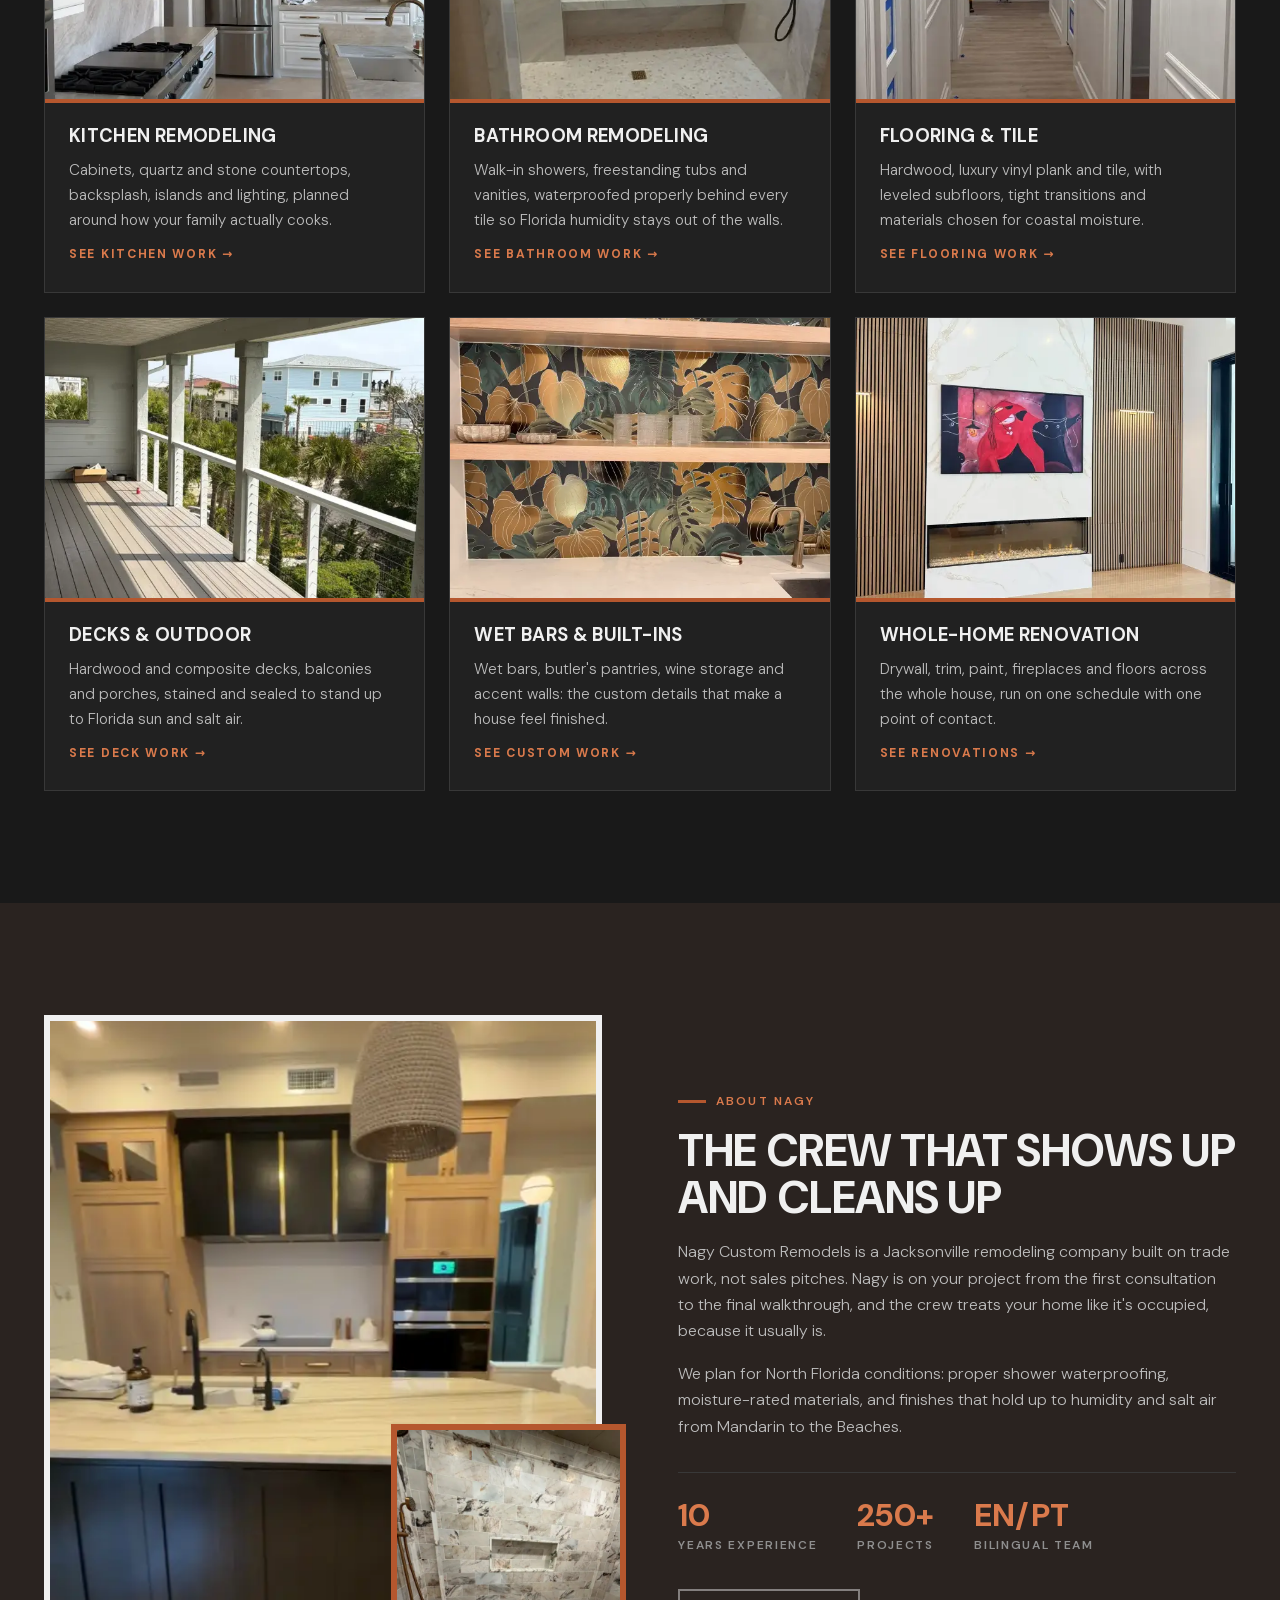
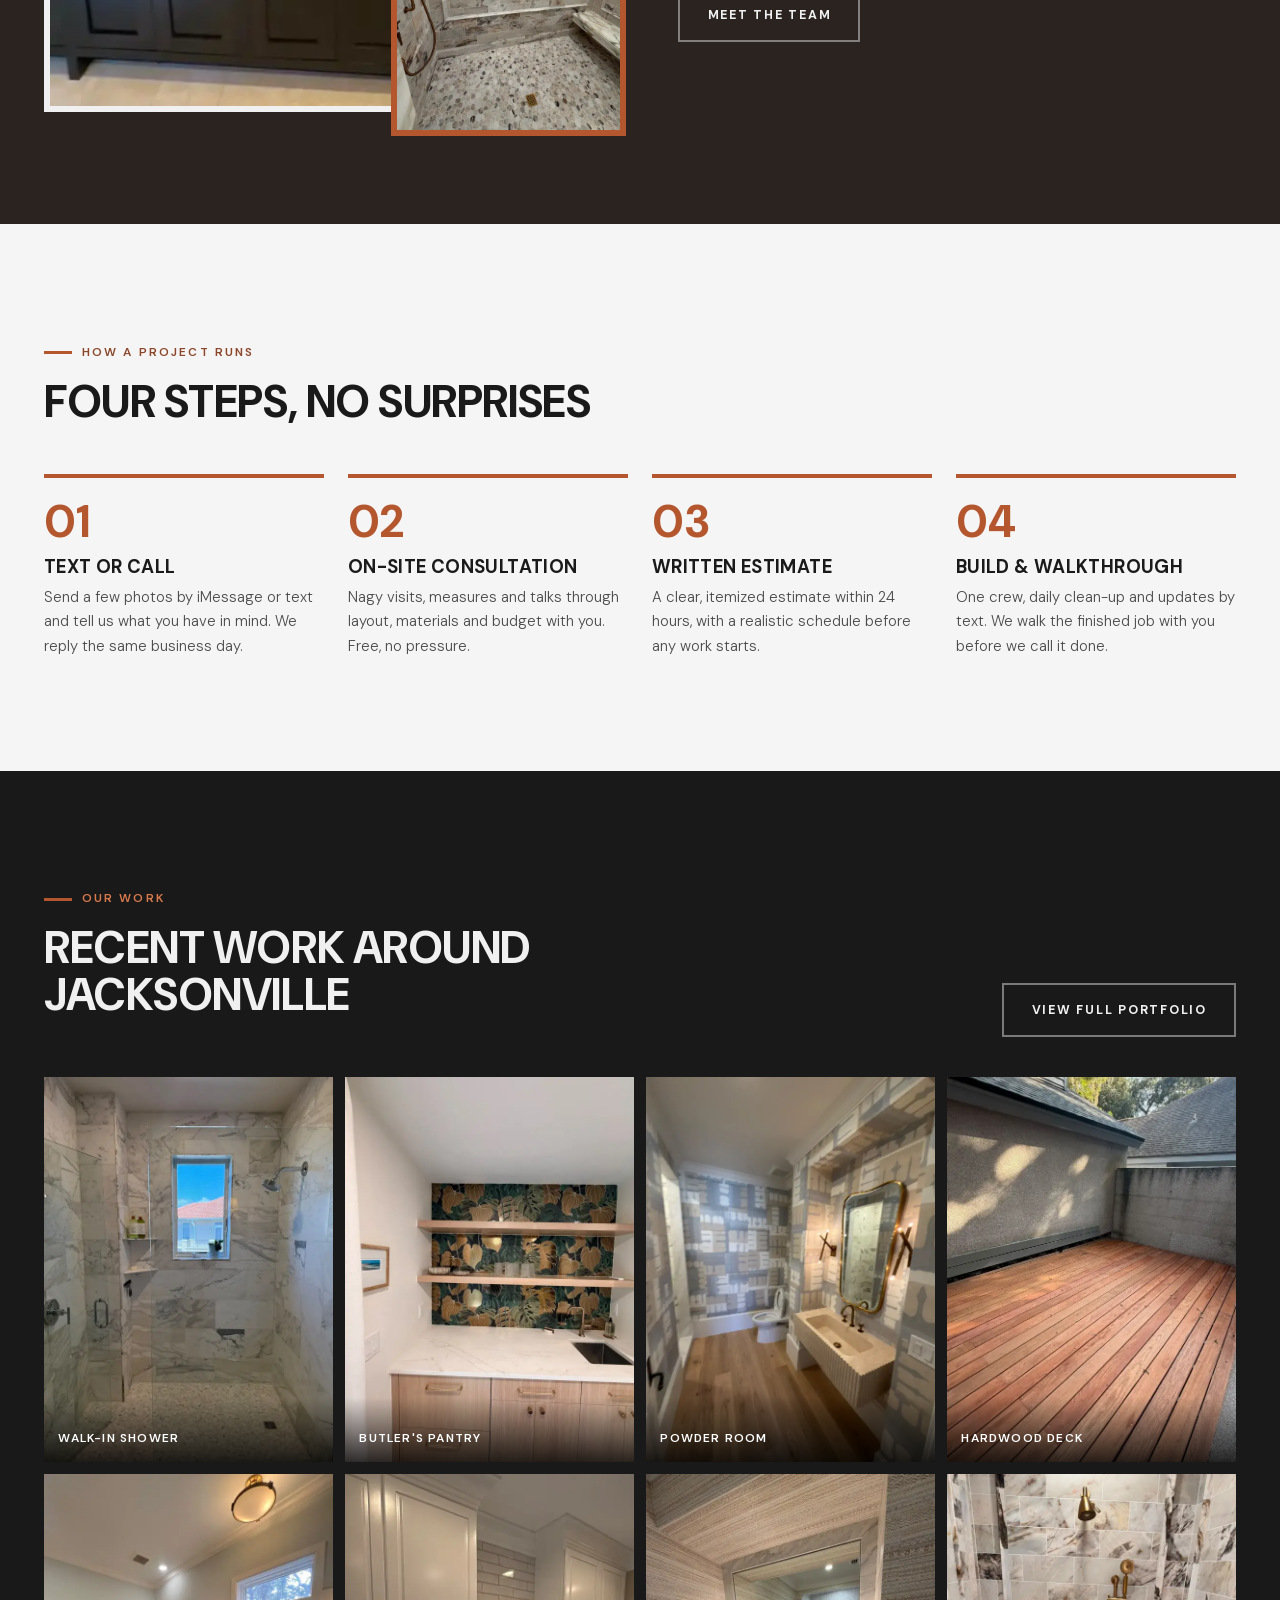
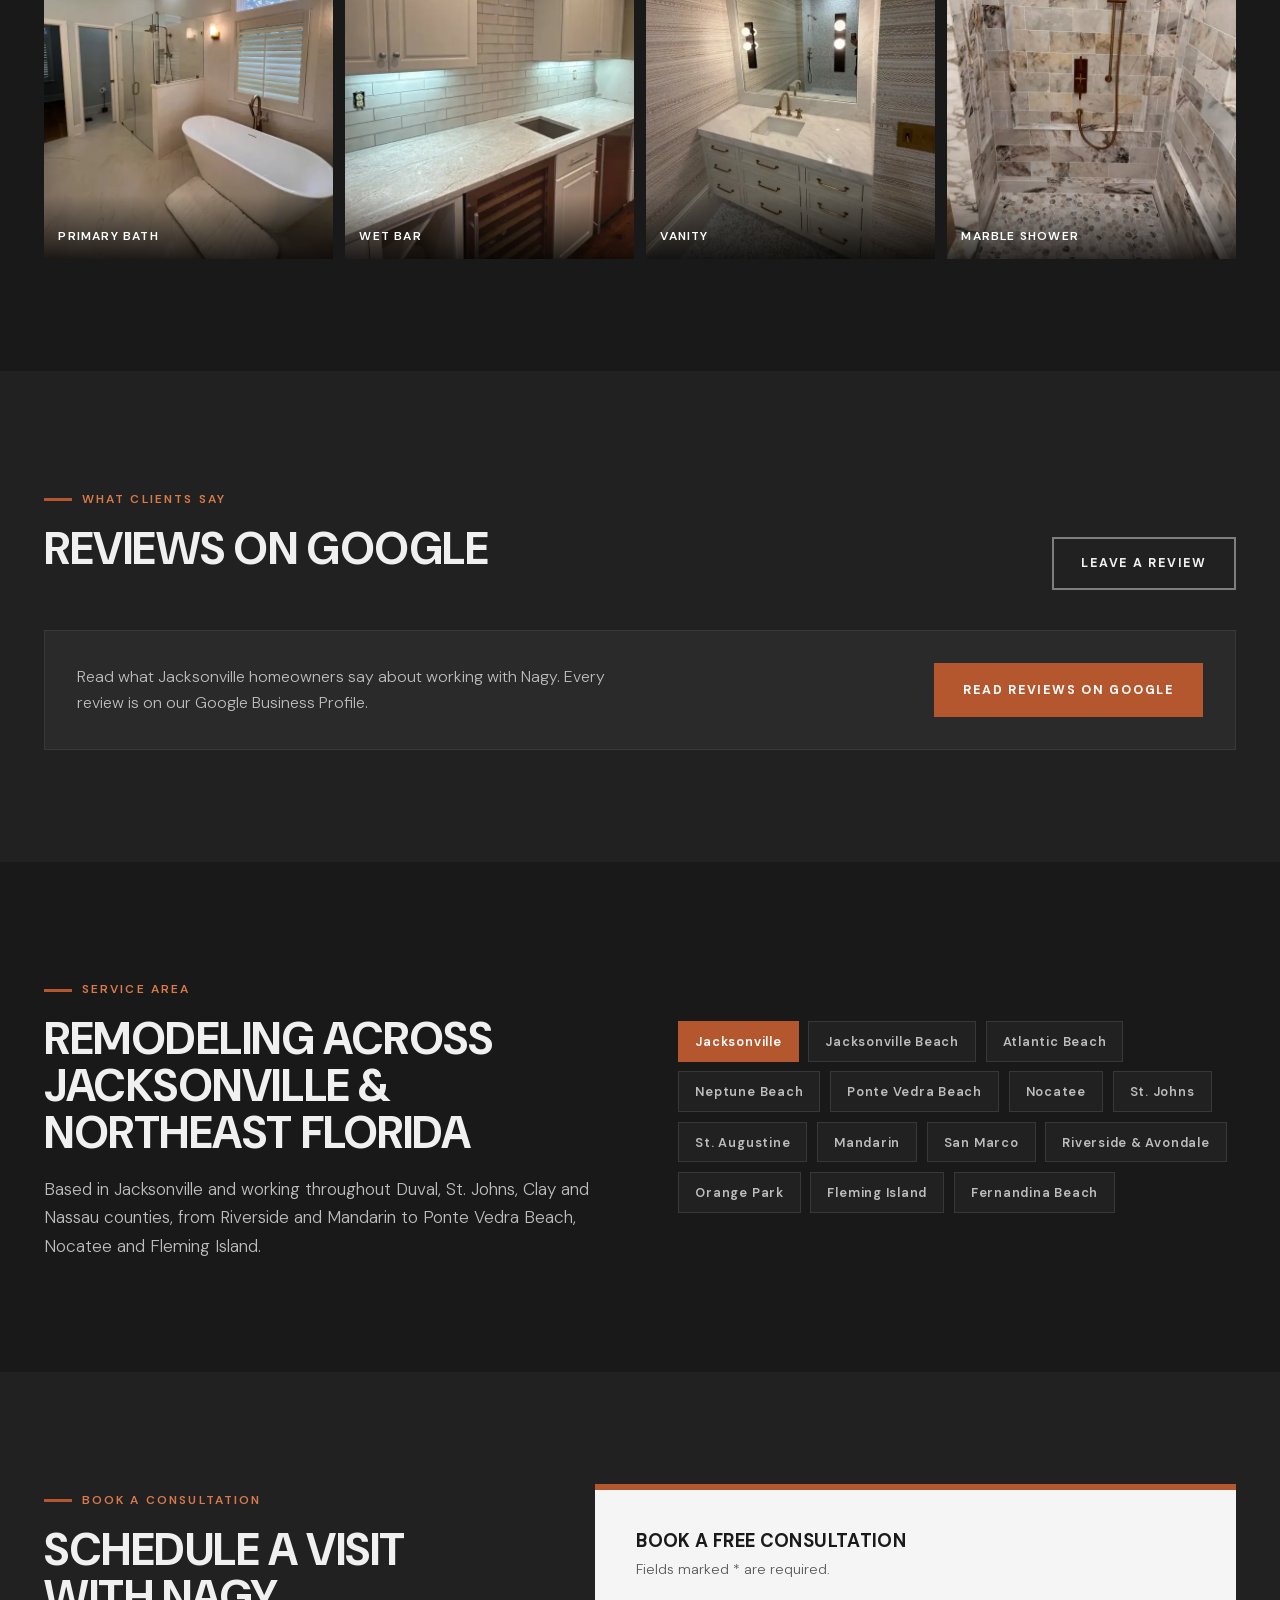
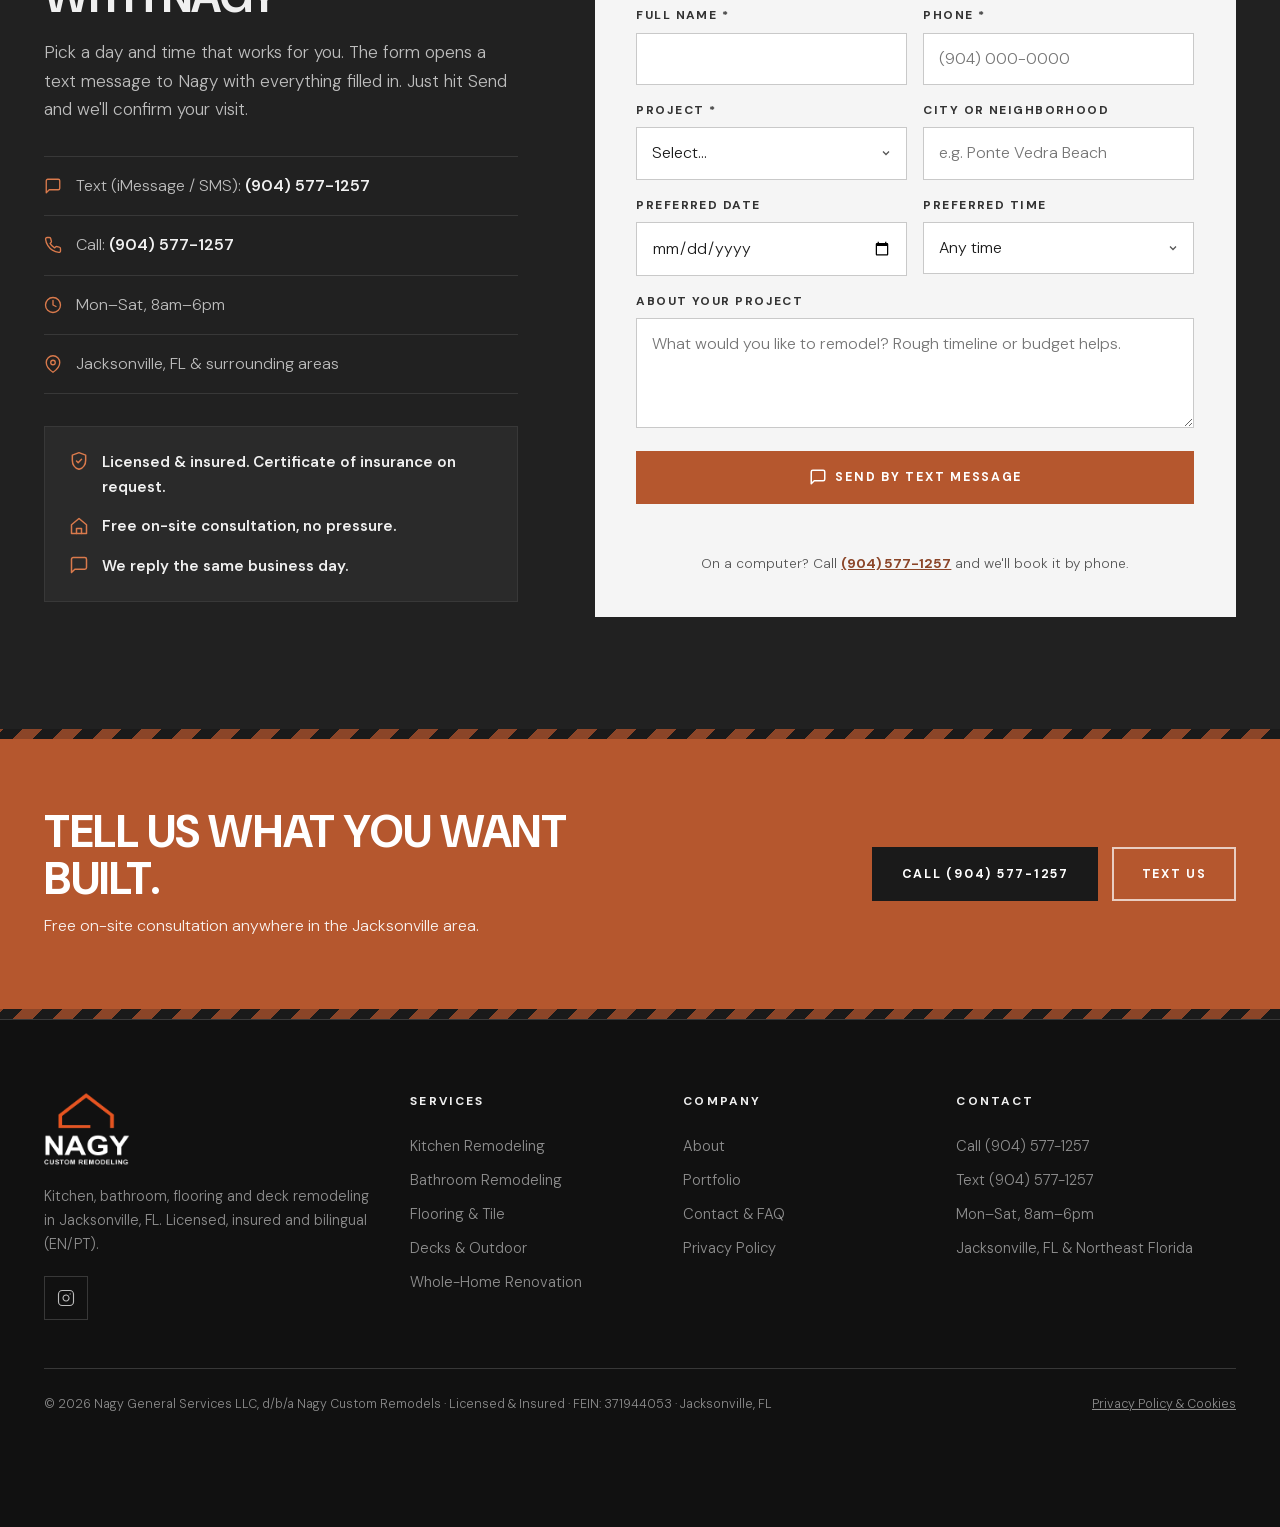
==== commit 3f6c4df0: "Revisão: balão some sem suporte a popover e não corta em janela baixa; sem tags acima do H1; bloco d" ====
--- a/index.html
+++ b/index.html
@@ -156,9 +156,6 @@
 <section class="hero">
   <div class="container hero-grid">
     <div>
-      <div class="hero-tags">
-        <span>Kitchens</span><span>Bathrooms</span><span>Flooring</span><span>Decks</span>
-      </div>
       <h1 class="h1">Kitchen &amp; Bath Remodeling in Jacksonville, <em>Done Right.</em></h1>
       <p class="lead">One crew from demo to final walkthrough. We build for North Florida's humidity, salt air and summer storms, and we leave your home clean every single day.</p>
       <div class="btn-row">
--- a/assets/style.css
+++ b/assets/style.css
@@ -161,8 +161,6 @@
   display: grid; grid-template-columns: 1.05fr .95fr; gap: 3.5rem; align-items: center;
   padding-top: clamp(3rem, 7vw, 5.5rem); padding-bottom: clamp(3.5rem, 7vw, 5.5rem);
 }
-.hero-tags { display: flex; flex-wrap: wrap; gap: .4rem 1rem; margin-bottom: 1.4rem; font-size: .75rem; font-weight: 600; letter-spacing: .16em; text-transform: uppercase; color: var(--ink-3); }
-.hero-tags span + span::before { content: '/'; margin-right: 1rem; color: var(--accent); }
 .hero .h1 { margin-bottom: 1.4rem; }
 .hero .lead { margin-bottom: 2rem; }
 .btn-row { display: flex; flex-wrap: wrap; gap: .9rem; }
@@ -229,7 +227,7 @@
 .split-copy p + p { margin-top: 1rem; }
 .split-copy p { color: var(--ink-2); }
 .sec-paper .split-copy p { color: #3A3A3A; }
-.mini-stats { display: flex; gap: 2.5rem; margin-top: 2rem; padding-top: 1.6rem; border-top: 1px solid var(--line); }
+.mini-stats { display: flex; flex-wrap: wrap; gap: 2.5rem; margin-top: 2rem; padding-top: 1.6rem; border-top: 1px solid var(--line); }
 .mini-stats strong { display: block; font-size: 2rem; font-weight: 700; line-height: 1; color: var(--accent-l); }
 .mini-stats span { font-size: .75rem; font-weight: 600; letter-spacing: .14em; text-transform: uppercase; color: var(--ink-3); }
 
@@ -322,7 +320,7 @@
 .contact-list a:hover { color: var(--accent-l); }
 .trust-list {
   list-style: none; display: grid; gap: .9rem; margin-top: 2rem; padding: 1.4rem 1.5rem;
-  background: var(--bg3); border-left: 4px solid var(--accent);
+  background: var(--bg3); border: 1px solid var(--line);
 }
 .trust-list li { display: flex; gap: .8rem; align-items: flex-start; font-size: .95rem; font-weight: 600; color: var(--ink); }
 .trust-list svg { flex-shrink: 0; margin-top: .1rem; color: var(--accent-l); }
@@ -410,7 +408,10 @@
   padding: 1.7rem 1.5rem 1.4rem; text-align: center;
   background: var(--paper); color: var(--paper-ink); border: 0; border-top: 6px solid var(--accent);
   box-shadow: 0 20px 50px rgba(0,0,0,.5);
-}
+  max-height: calc(100dvh - 7rem); overflow-y: auto; /* janela baixa: não corta o topo */
+}
+/* sem suporte a popover (Safari < 17, Firefox < 125) o painel ficaria sempre aberto: some o balão */
+@supports not selector(:popover-open) { .text-fab, .text-panel { display: none; } }
 .text-panel-close {
   position: absolute; top: .4rem; right: .5rem; width: 36px; height: 36px;
   background: none; border: 0; color: #555; font-size: 1rem; cursor: pointer;
@@ -475,7 +476,6 @@
   .topbar { font-size: .75rem; }
   .checks { gap: .6rem 1rem; margin-top: 1.6rem; }
   .checks li { font-size: .85rem; }
-  .hero-tags { display: none; } /* o H1 já diz kitchen & bath */
   .hero-grid { gap: 2.5rem; padding-top: 2.2rem; }
   .stats-grid { grid-template-columns: 1fr 1fr; }
   .stat:nth-child(2) { border-right: none; }
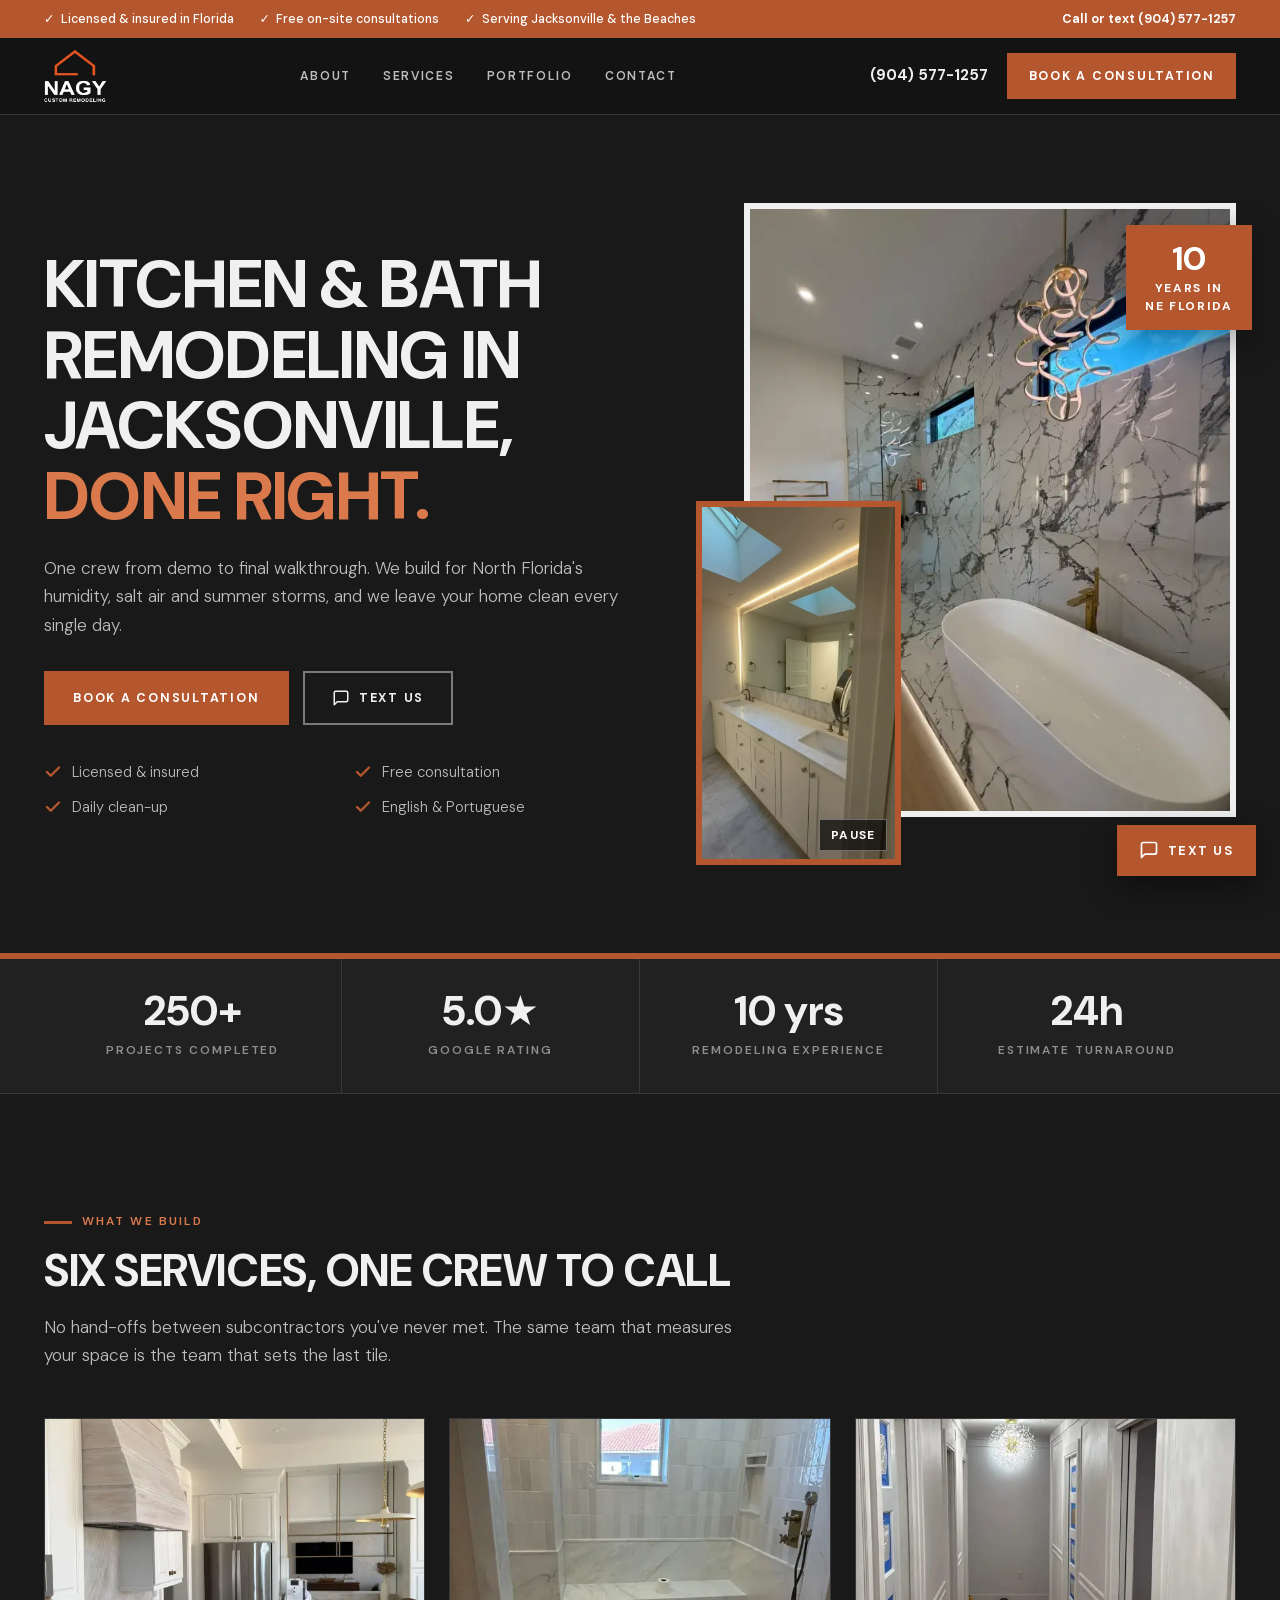
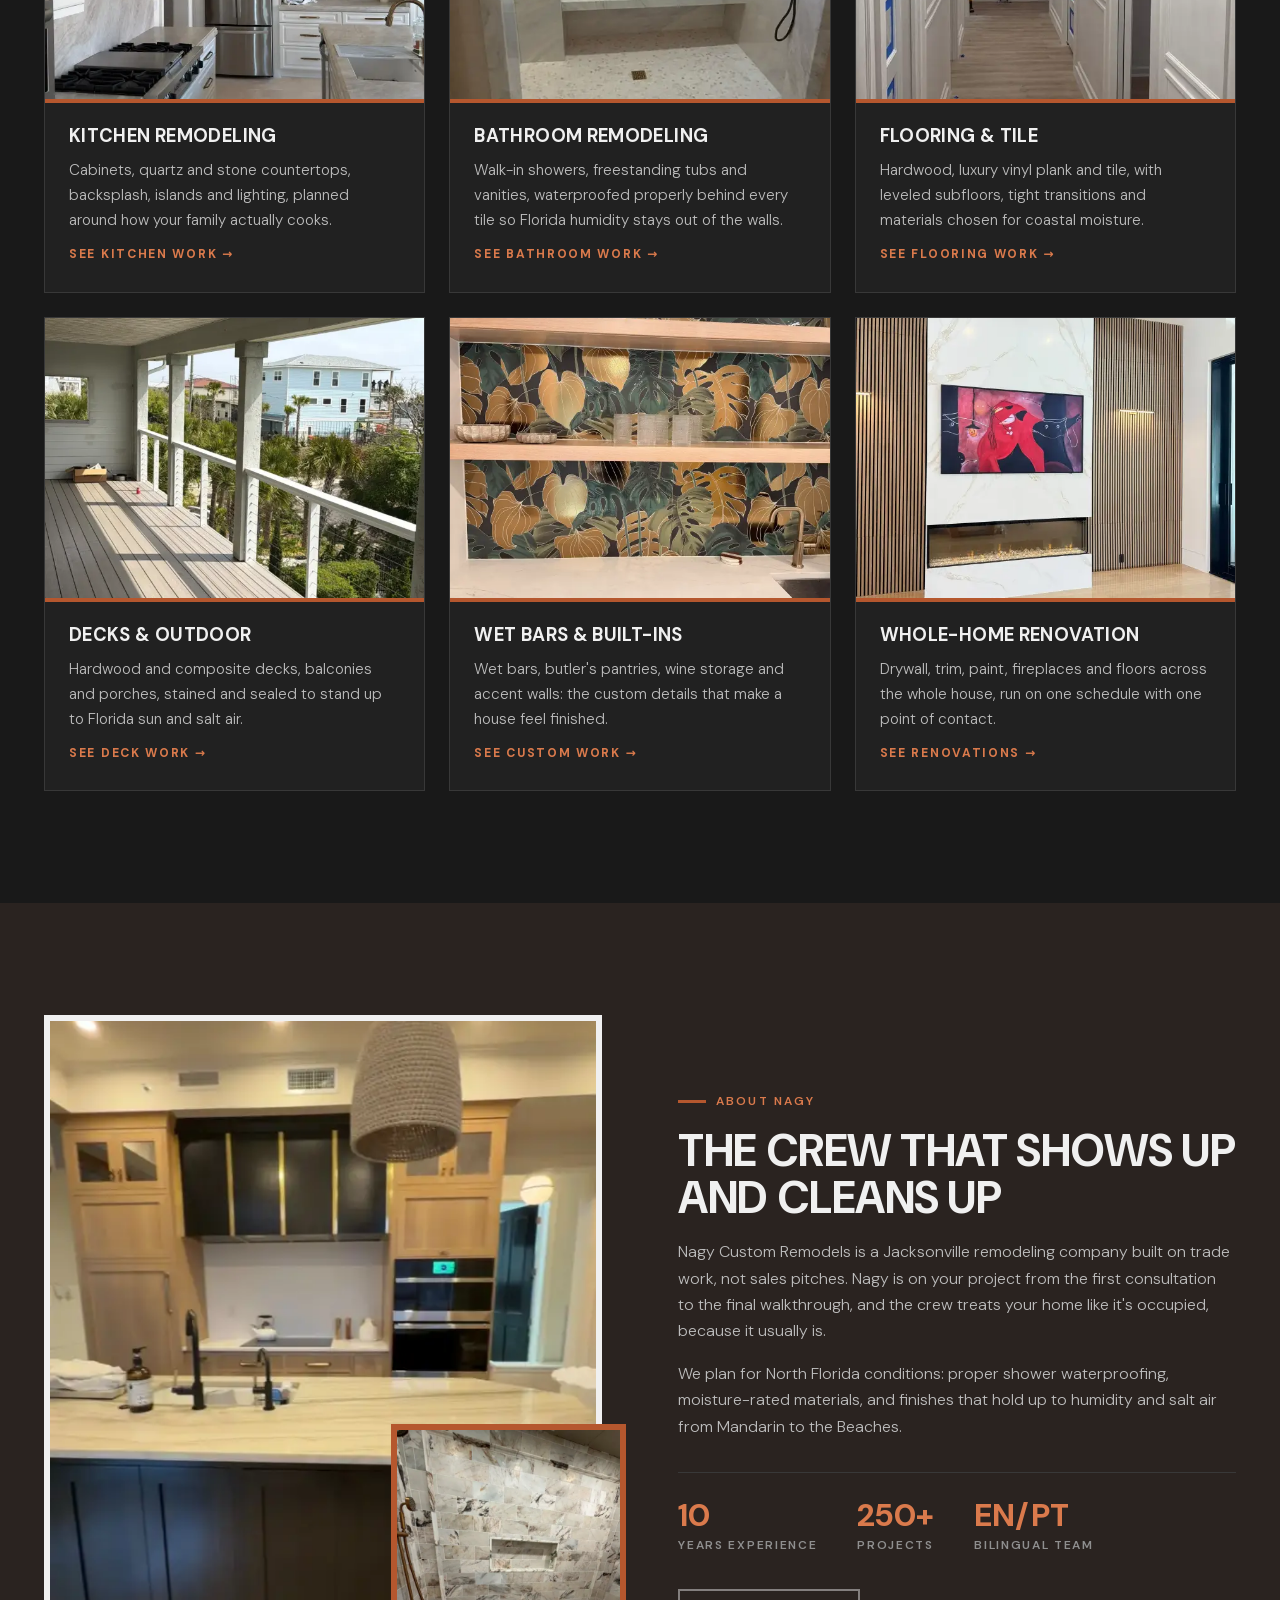
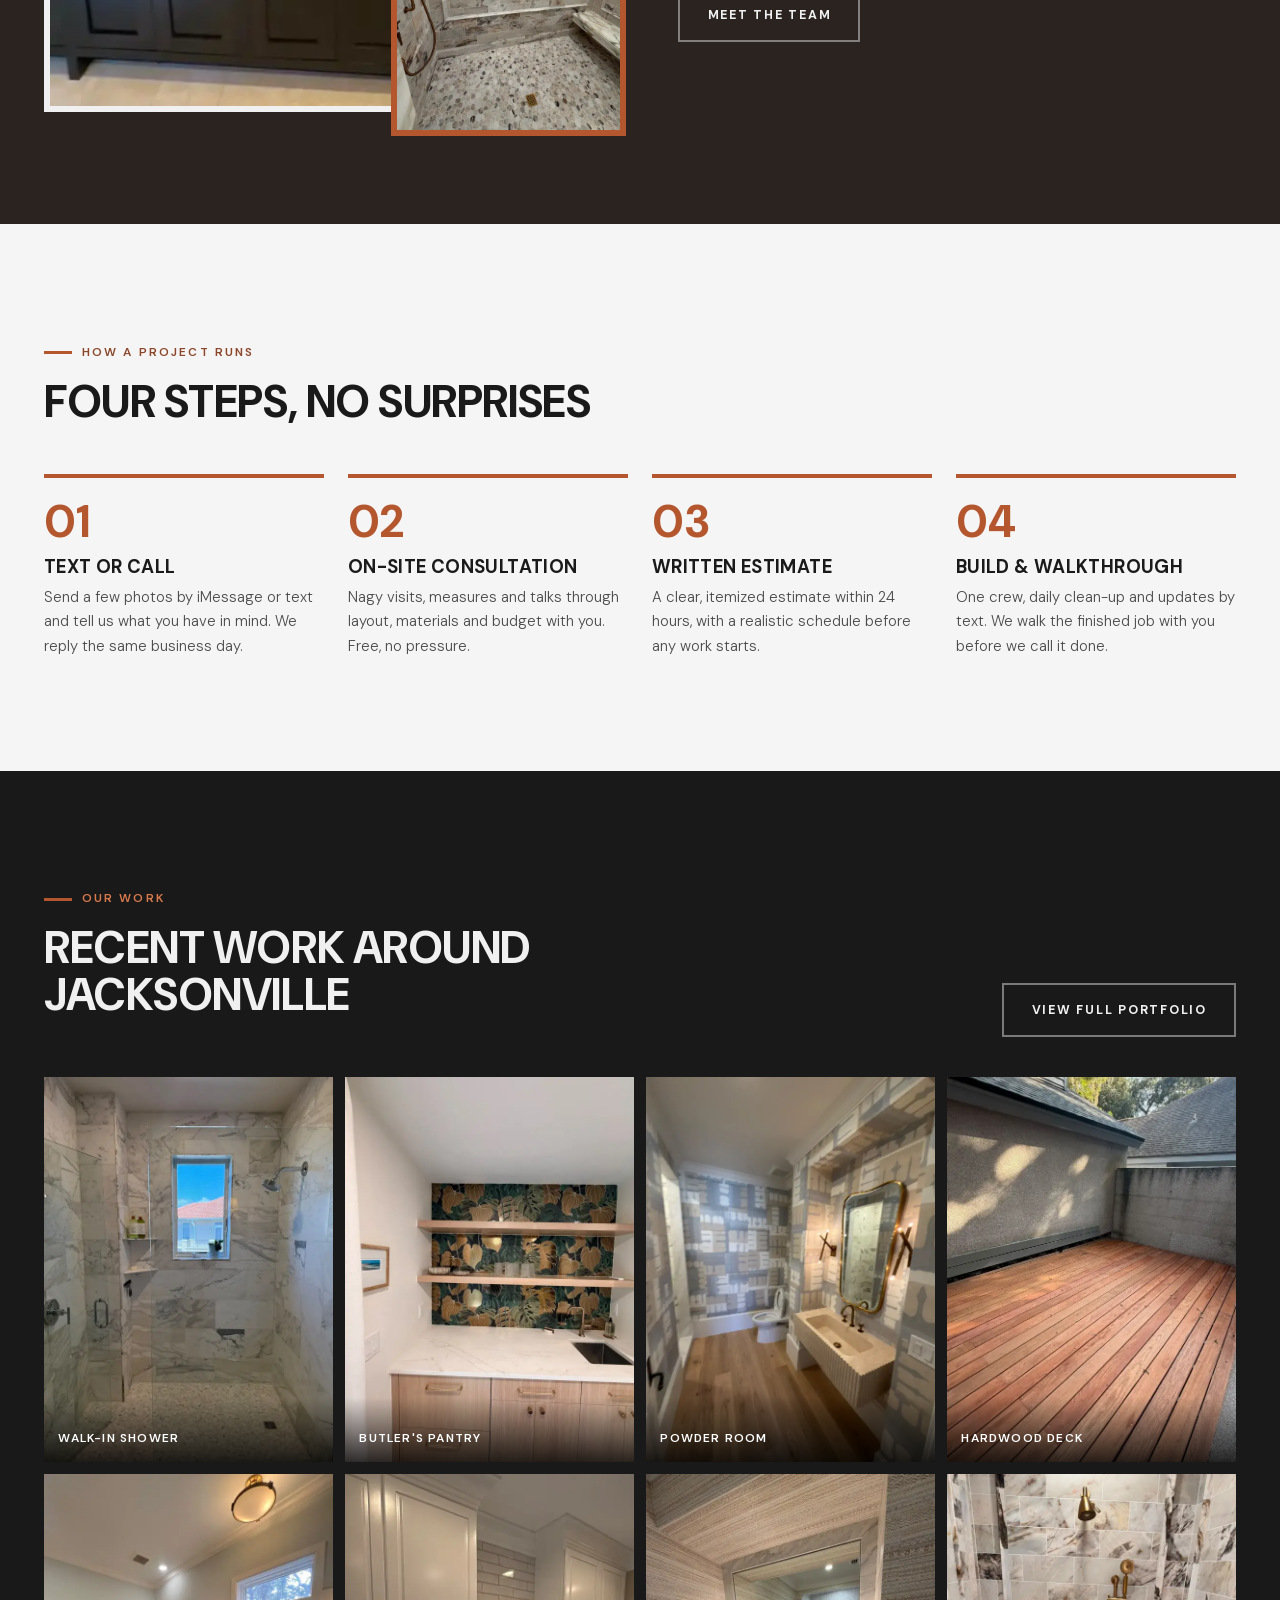
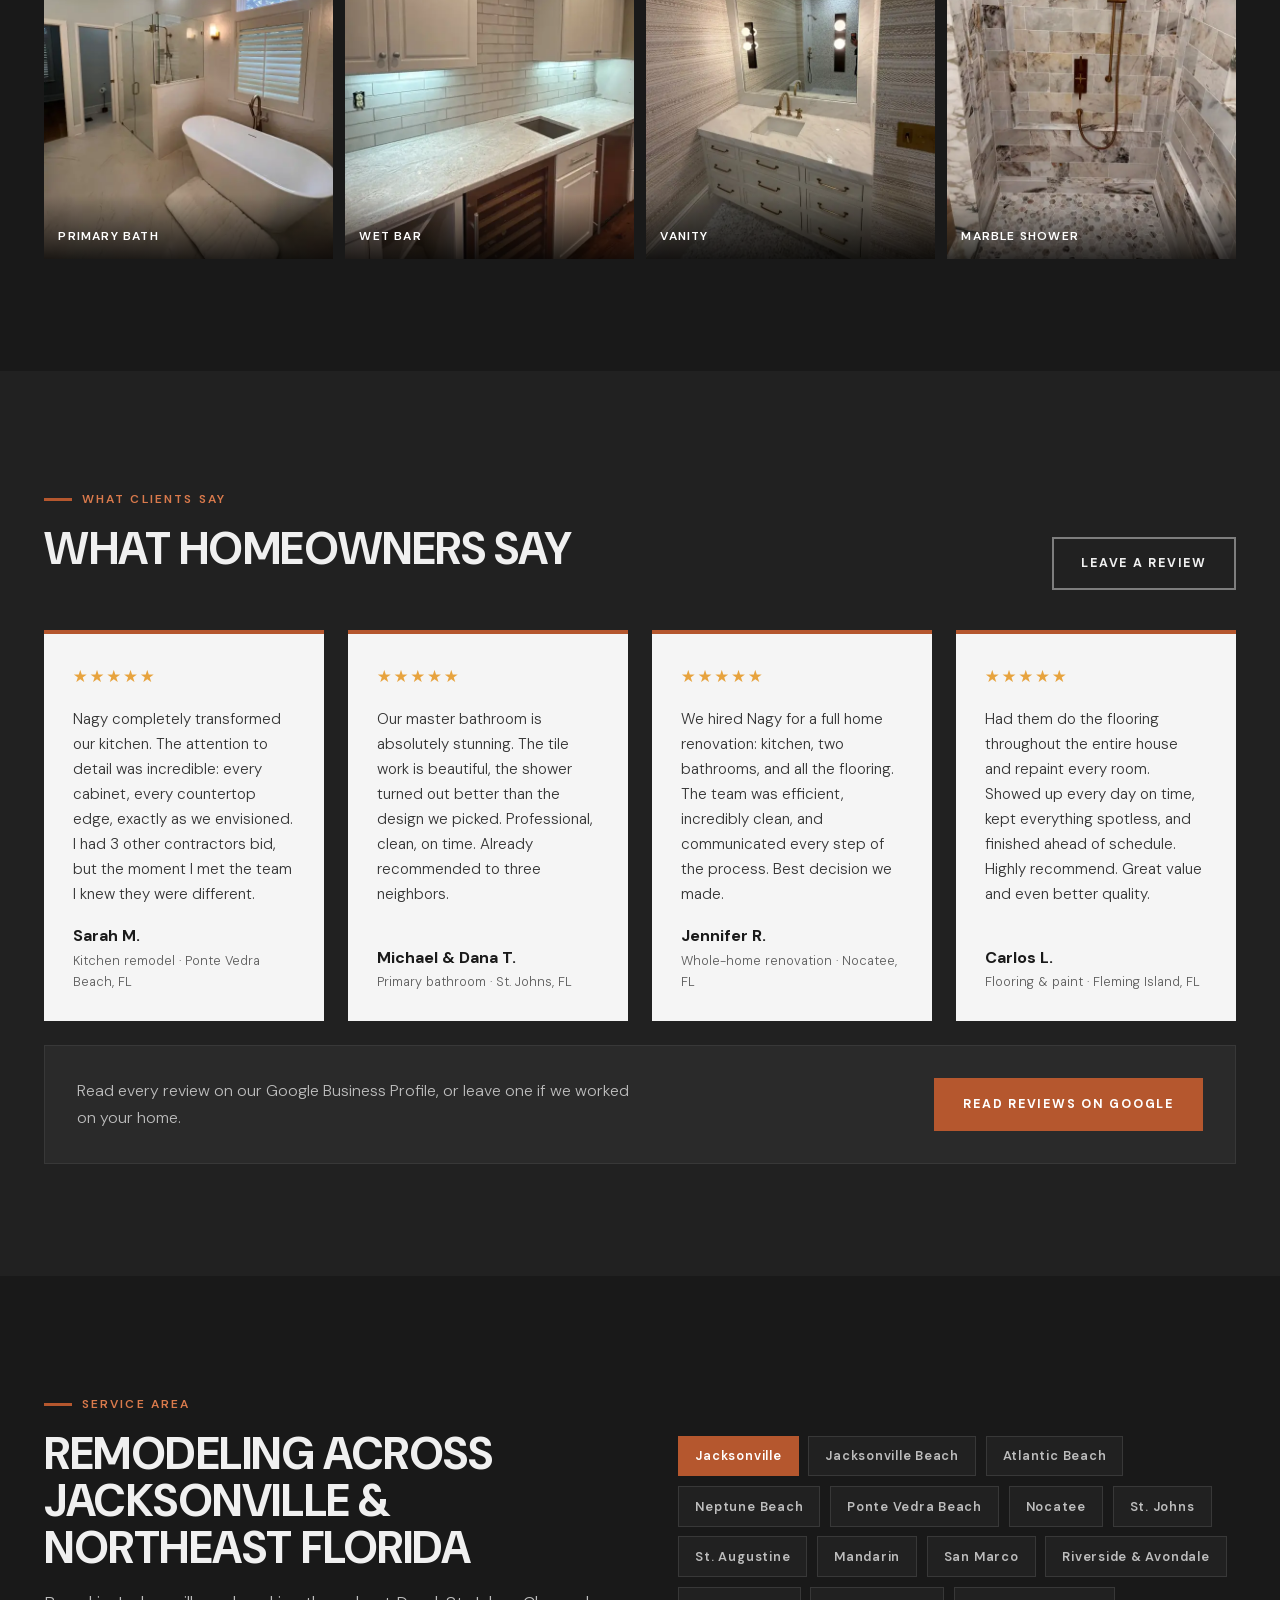
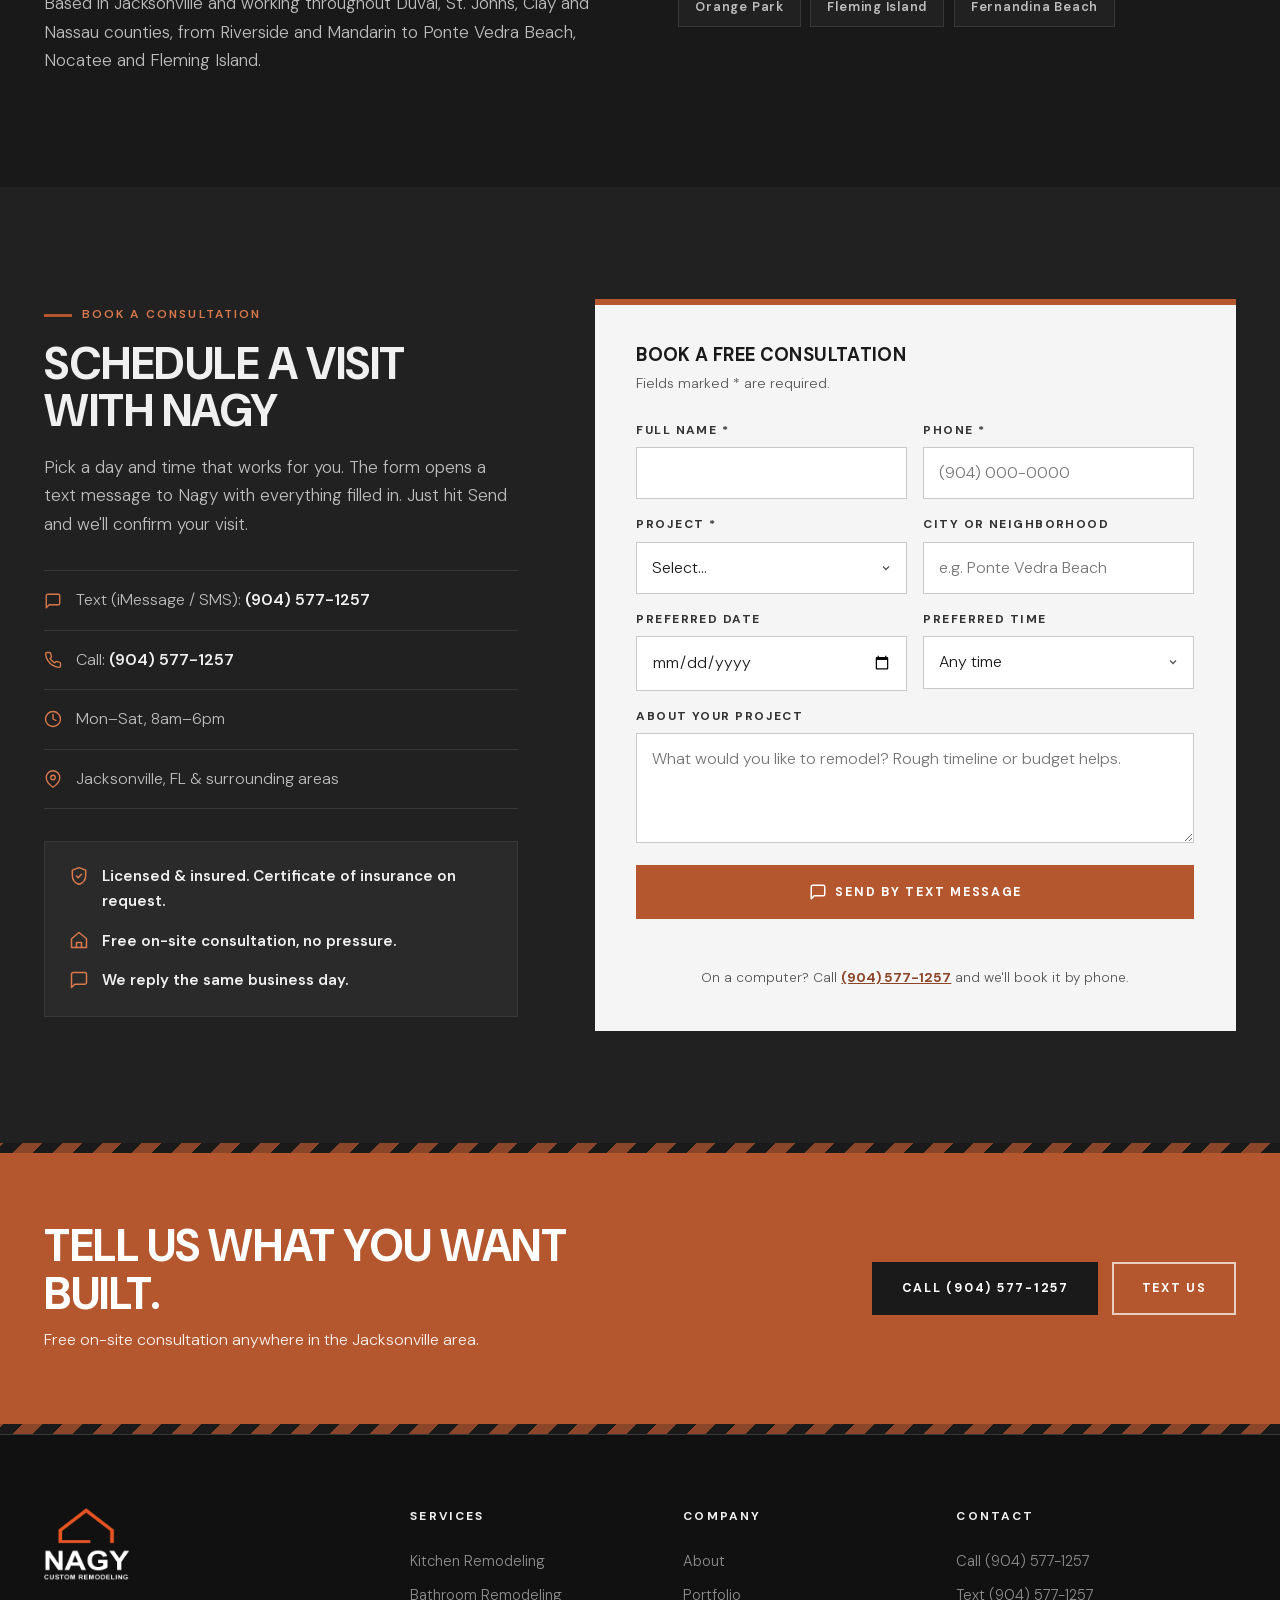
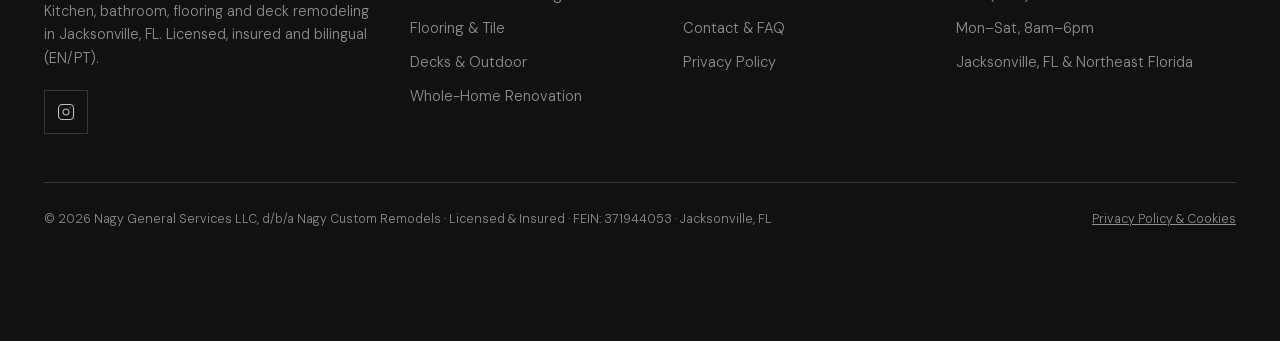
==== commit fb518ece: "Reviews: 4 depoimentos de clientes (confirmados pelo cliente) na home, com link para o perfil no Goo" ====
--- a/index.html
+++ b/index.html
@@ -342,15 +342,35 @@
     <div class="rev-head">
       <div class="sec-head">
         <span class="eyebrow reveal">What clients say</span>
-        <h2 class="h2 reveal d1" id="revTitle">Reviews on Google</h2>
+        <h2 class="h2 reveal d1" id="revTitle">What homeowners say</h2>
       </div>
       <a href="https://g.page/r/CTS8U1uaVWHhEBM/review" target="_blank" rel="noopener noreferrer" class="btn btn-ghost reveal">Leave a review</a>
     </div>
     <div class="rev-grid" id="revGrid">
-      <div class="rev-empty">
-        <p>Read what Jacksonville homeowners say about working with Nagy. Every review is on our Google Business Profile.</p>
-        <a class="btn" id="revGoogleLink" href="https://www.google.com/maps/place/?q=place_id:ChIJI1sfRgfN5Yg0vFNbmlVh4Q" target="_blank" rel="noopener noreferrer">Read reviews on Google</a>
-      </div>
+      <article class="rev-card reveal">
+        <span class="rev-stars" role="img" aria-label="5 out of 5 stars">★★★★★</span>
+        <p class="rev-text">Nagy completely transformed our kitchen. The attention to detail was incredible: every cabinet, every countertop edge, exactly as we envisioned. I had 3 other contractors bid, but the moment I met the team I knew they were different.</p>
+        <div><p class="rev-author">Sarah M.</p><p class="rev-loc">Kitchen remodel · Ponte Vedra Beach, FL</p></div>
+      </article>
+      <article class="rev-card reveal d1">
+        <span class="rev-stars" role="img" aria-label="5 out of 5 stars">★★★★★</span>
+        <p class="rev-text">Our master bathroom is absolutely stunning. The tile work is beautiful, the shower turned out better than the design we picked. Professional, clean, on time. Already recommended to three neighbors.</p>
+        <div><p class="rev-author">Michael &amp; Dana T.</p><p class="rev-loc">Primary bathroom · St. Johns, FL</p></div>
+      </article>
+      <article class="rev-card reveal d2">
+        <span class="rev-stars" role="img" aria-label="5 out of 5 stars">★★★★★</span>
+        <p class="rev-text">We hired Nagy for a full home renovation: kitchen, two bathrooms, and all the flooring. The team was efficient, incredibly clean, and communicated every step of the process. Best decision we made.</p>
+        <div><p class="rev-author">Jennifer R.</p><p class="rev-loc">Whole-home renovation · Nocatee, FL</p></div>
+      </article>
+      <article class="rev-card reveal d3">
+        <span class="rev-stars" role="img" aria-label="5 out of 5 stars">★★★★★</span>
+        <p class="rev-text">Had them do the flooring throughout the entire house and repaint every room. Showed up every day on time, kept everything spotless, and finished ahead of schedule. Highly recommend. Great value and even better quality.</p>
+        <div><p class="rev-author">Carlos L.</p><p class="rev-loc">Flooring &amp; paint · Fleming Island, FL</p></div>
+      </article>
+    </div>
+    <div class="rev-empty rev-more reveal">
+      <p>Read every review on our Google Business Profile, or leave one if we worked on your home.</p>
+      <a class="btn" id="revGoogleLink" href="https://www.google.com/maps/place/?q=place_id:ChIJI1sfRgfN5Yg0vFNbmlVh4Q" target="_blank" rel="noopener noreferrer">Read reviews on Google</a>
     </div>
   </div>
 </section>
--- a/assets/style.css
+++ b/assets/style.css
@@ -291,7 +291,8 @@
 /* ── REVIEWS ── */
 .rev-head { display: flex; justify-content: space-between; align-items: flex-end; gap: 1.5rem; flex-wrap: wrap; margin-bottom: 2.5rem; }
 .rev-head .sec-head { margin-bottom: 0; }
-.rev-grid { display: grid; grid-template-columns: repeat(3, 1fr); gap: 1.5rem; }
+.rev-grid { display: grid; grid-template-columns: repeat(4, 1fr); gap: 1.5rem; }
+.rev-more { margin-top: 1.5rem; }
 .rev-card { background: var(--paper); color: var(--paper-ink); padding: 1.8rem; border-top: 4px solid var(--accent); display: flex; flex-direction: column; gap: 1rem; }
 .rev-stars { color: #E7A33E; letter-spacing: .1em; font-size: 1.05rem; }
 .rev-text { color: #333; font-size: .95rem; flex: 1; }
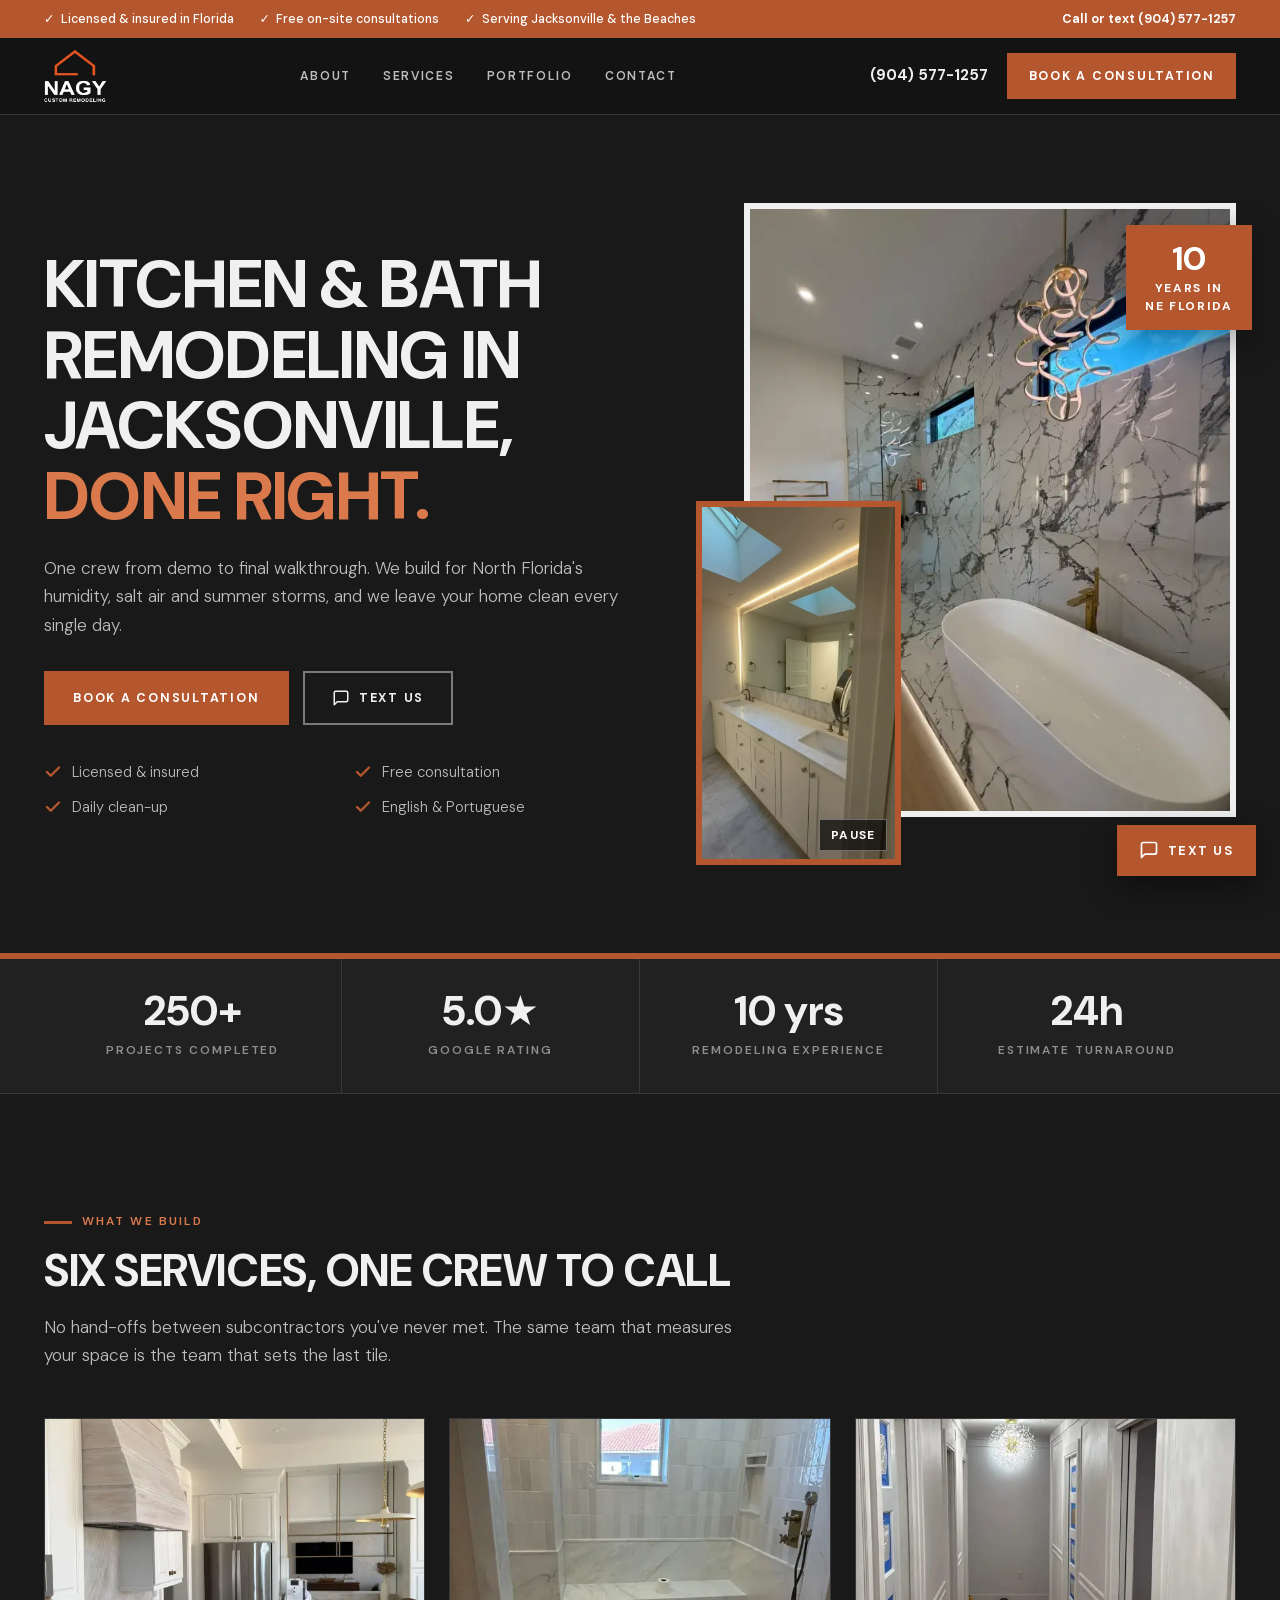
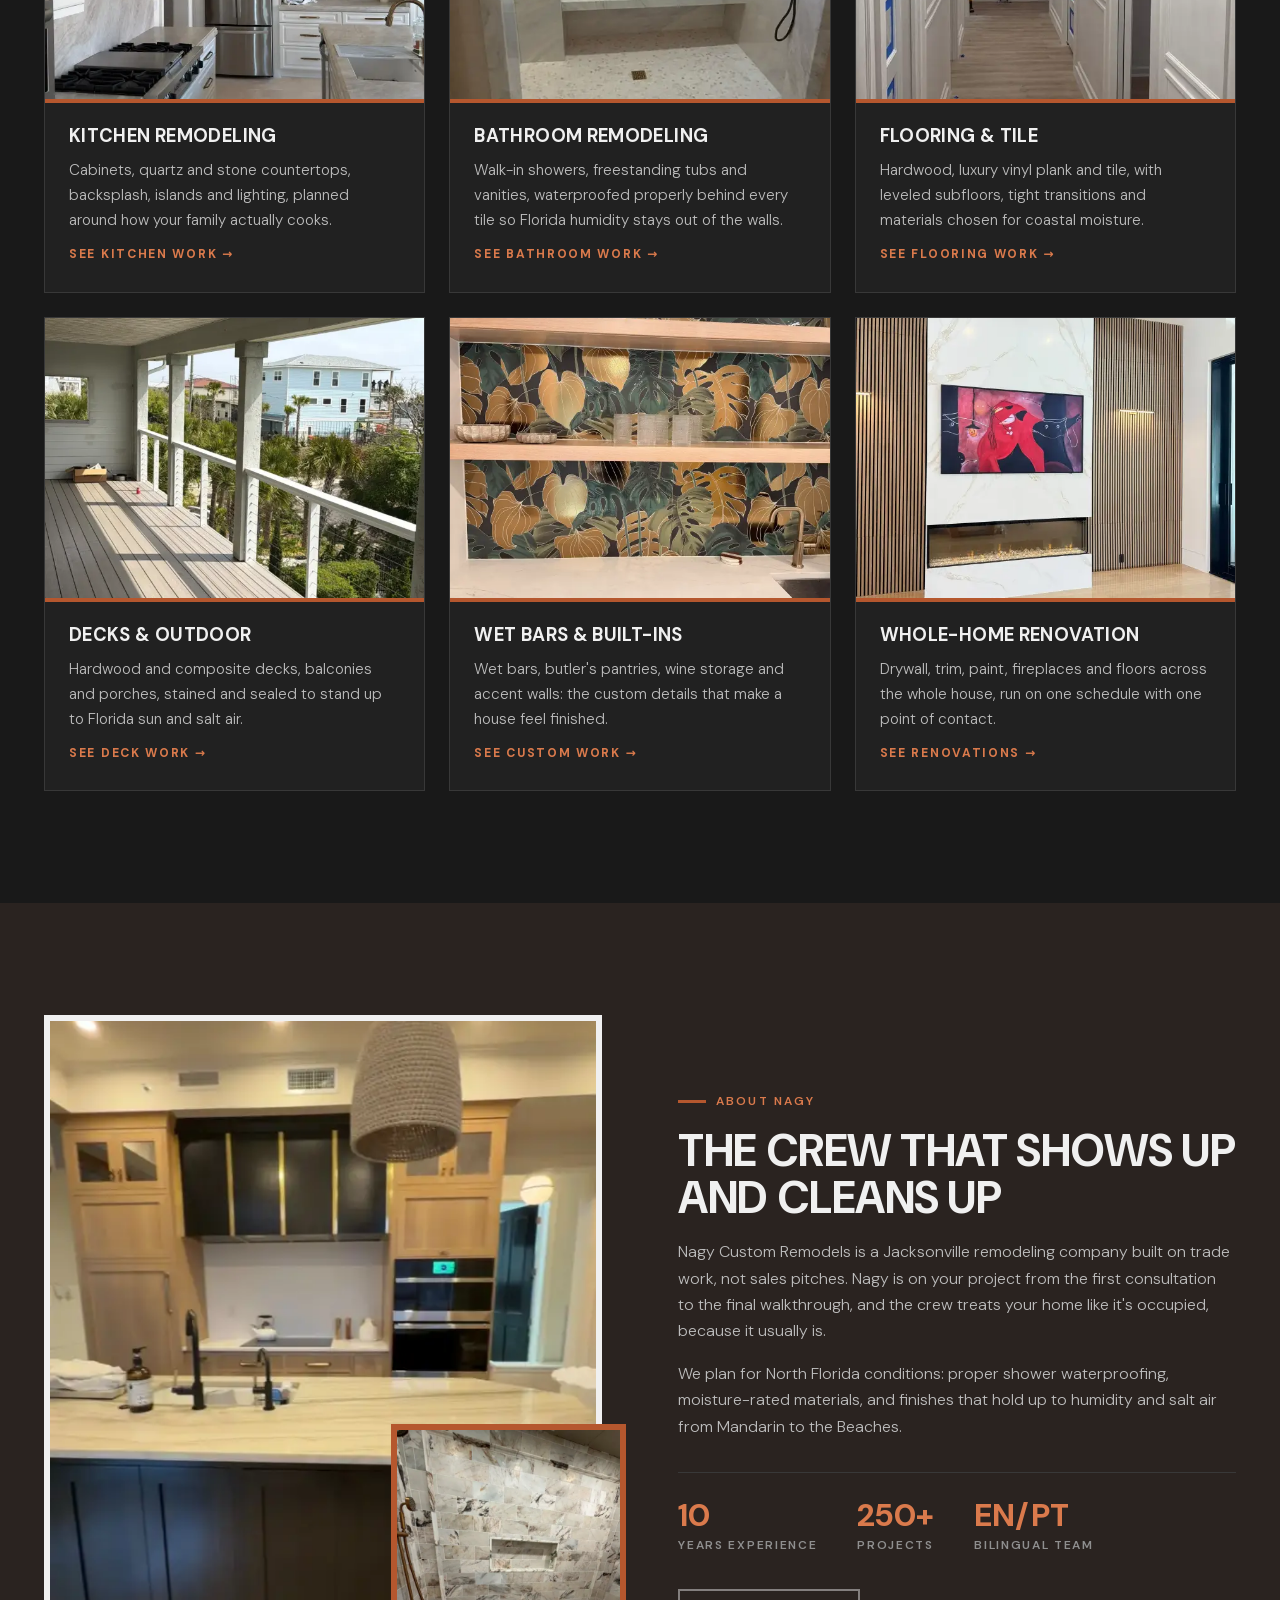
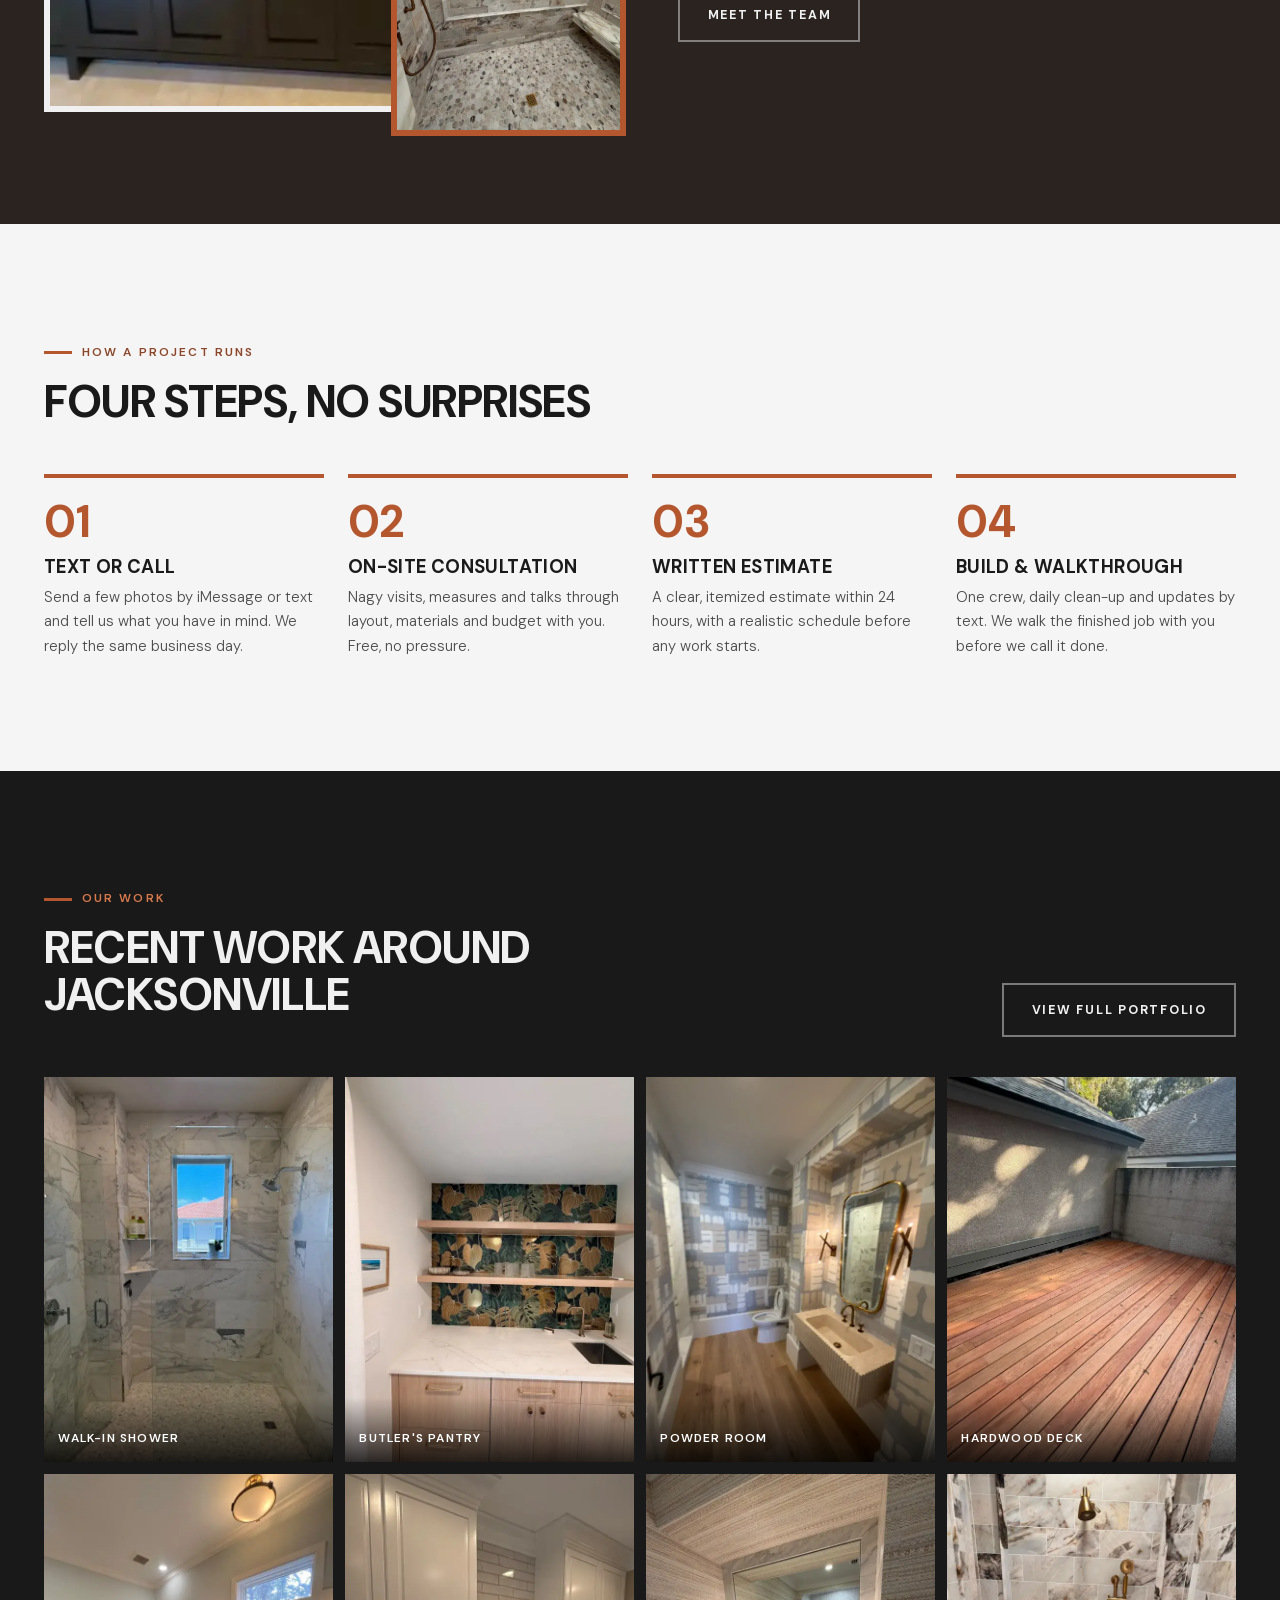
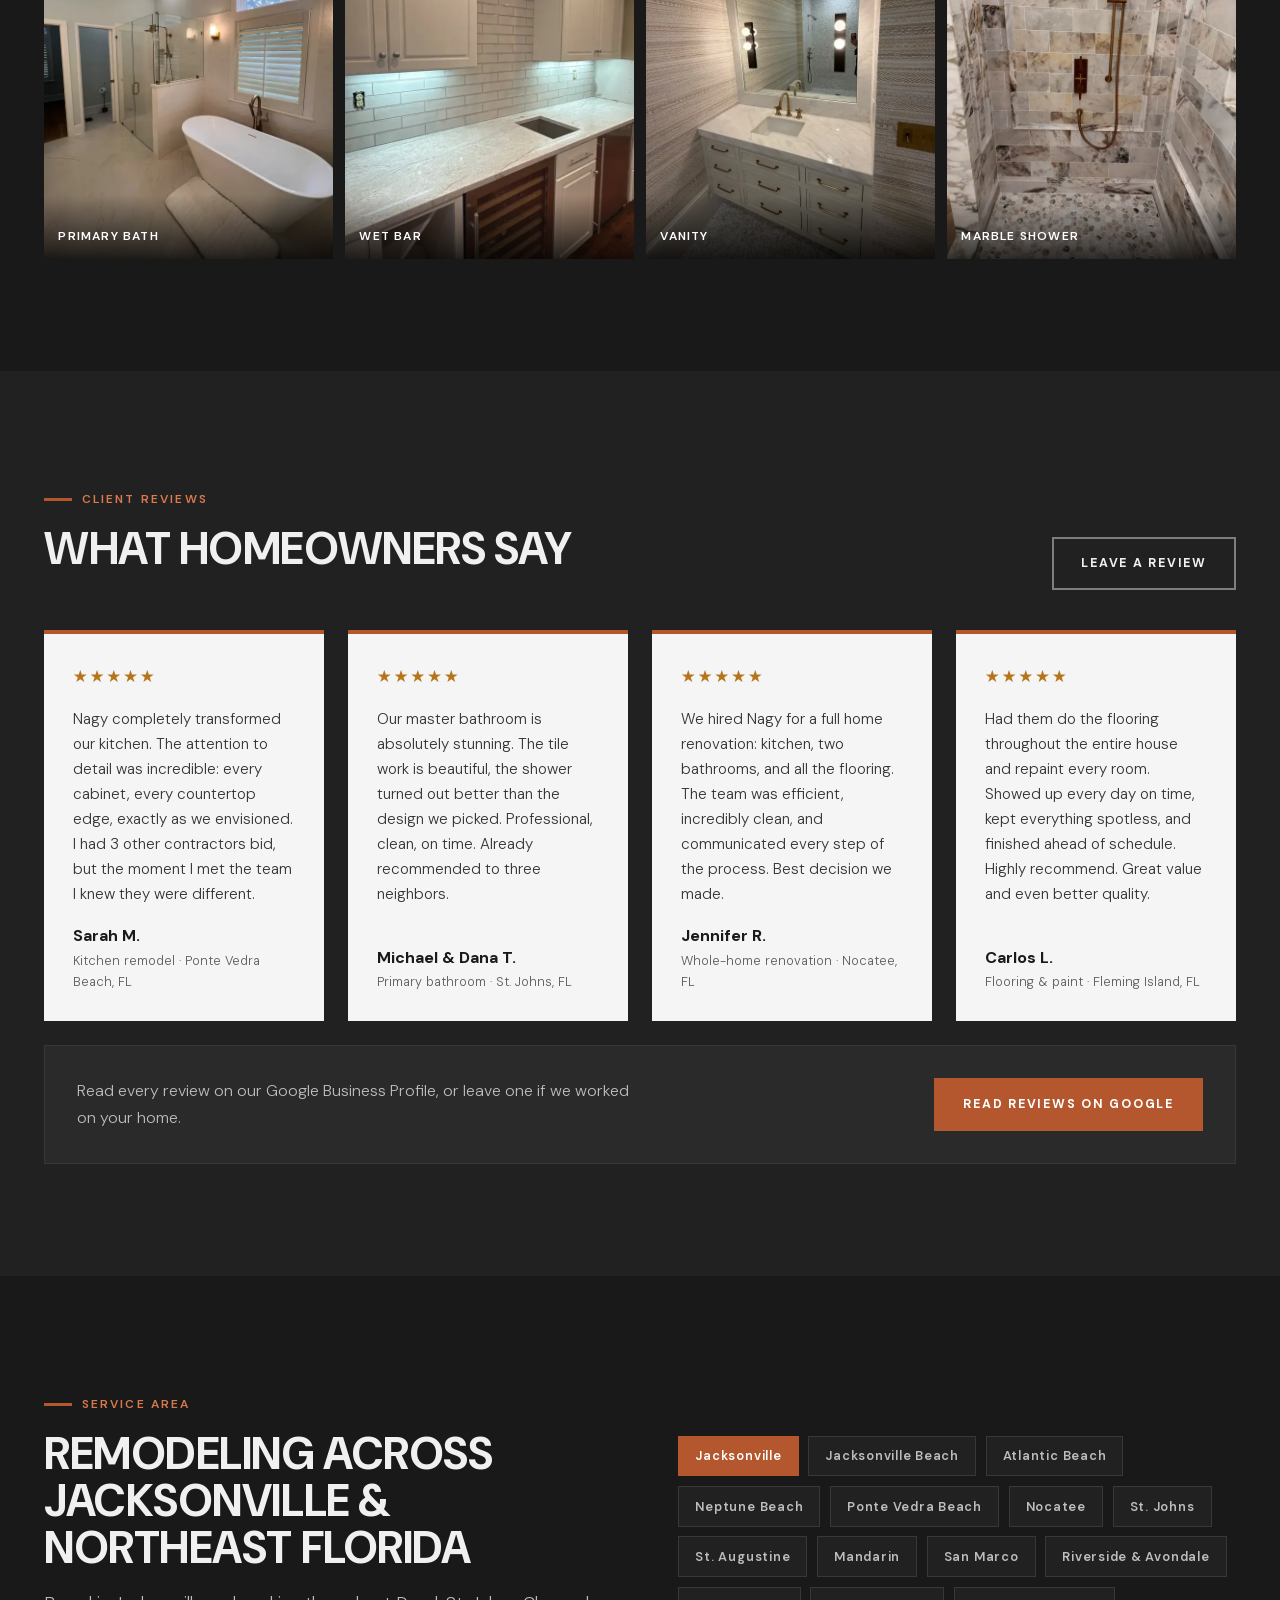
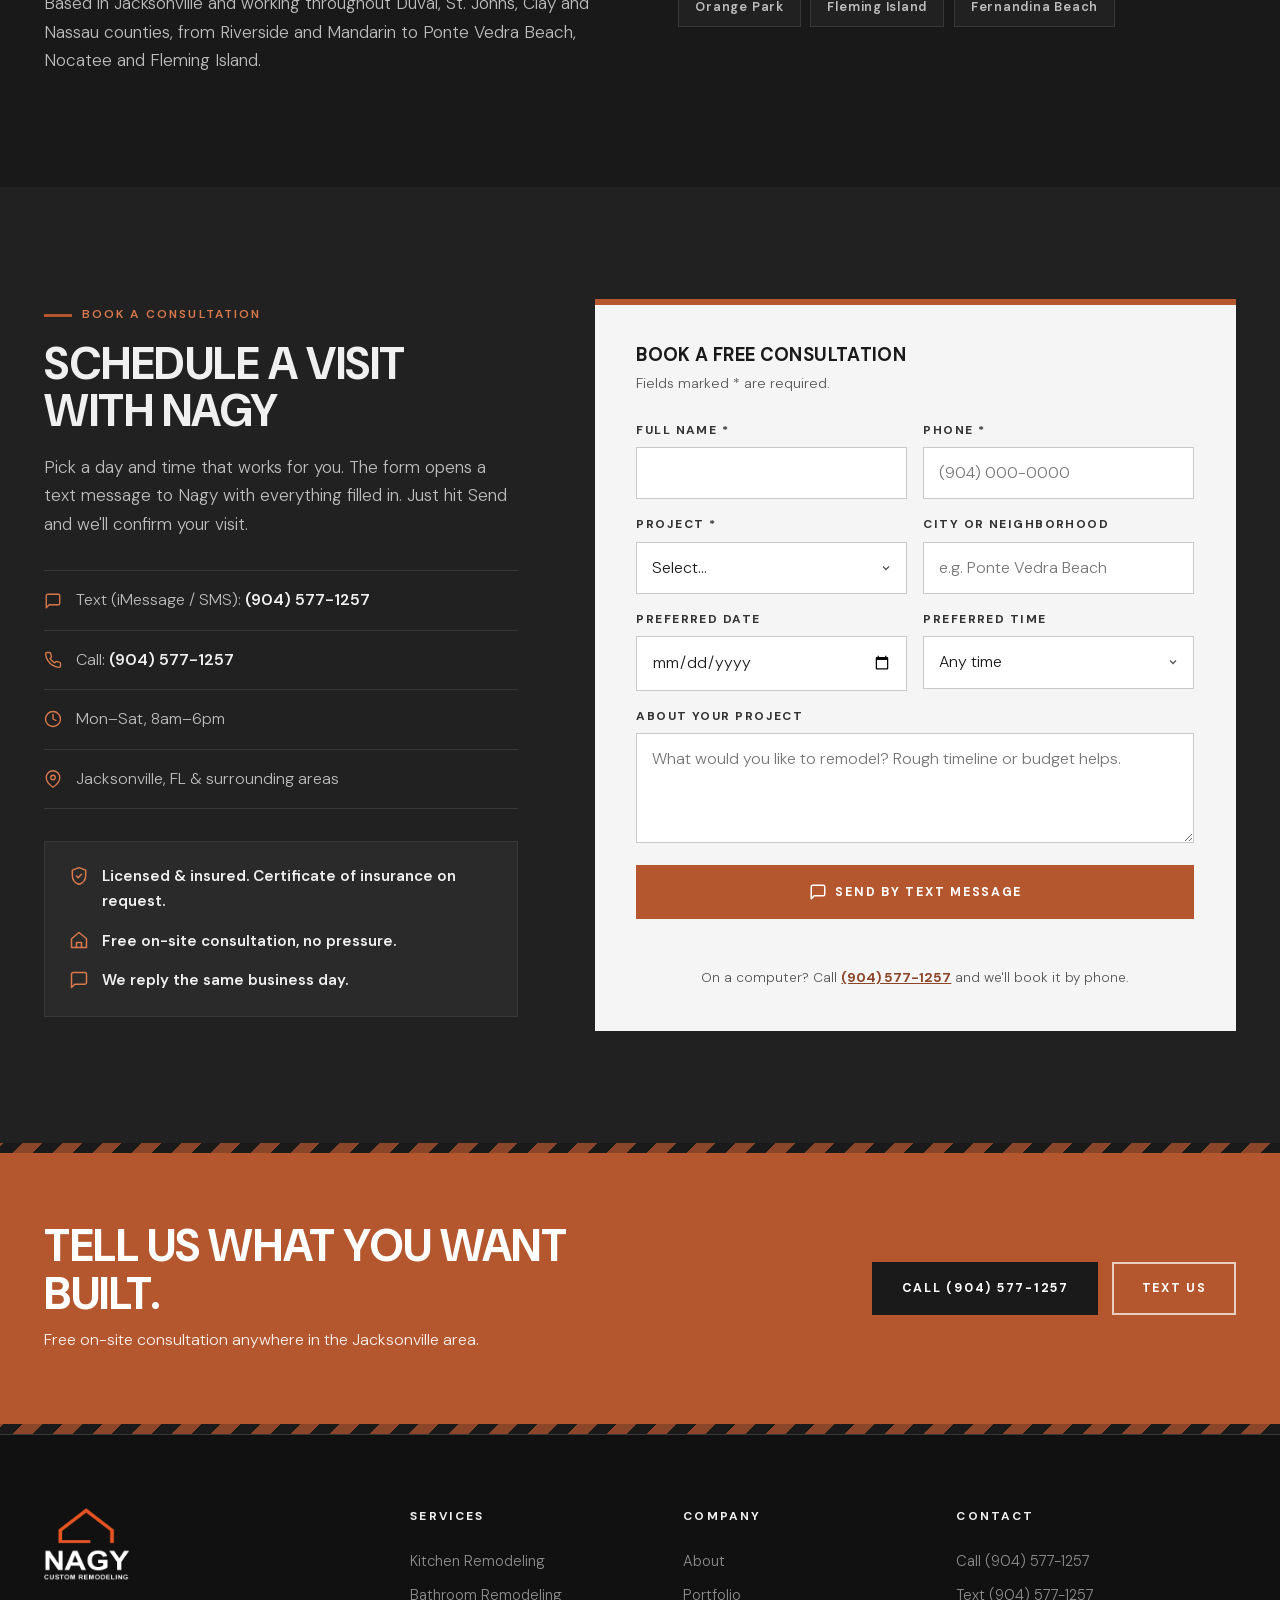
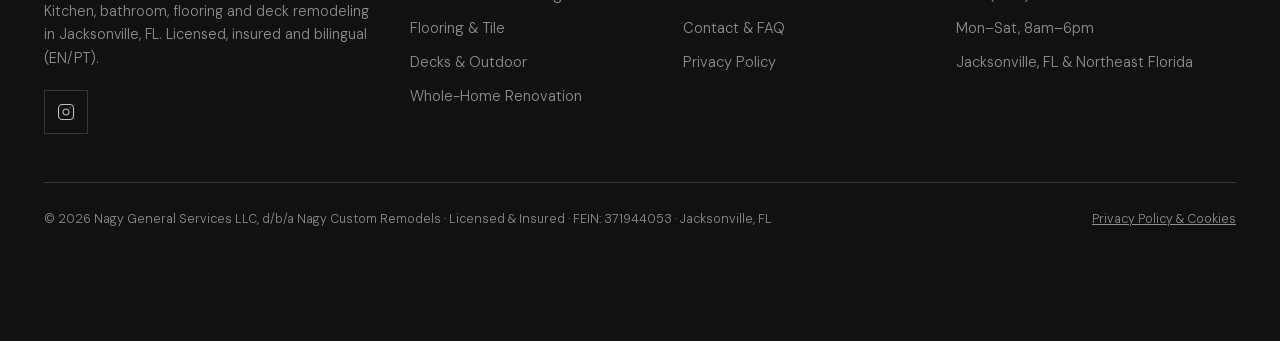
==== commit 5fa0a9b8: "Reviews: link do Google pelo Place ID (sem coordenadas na URL), eyebrow sem repetição, estrelas com " ====
--- a/index.html
+++ b/index.html
@@ -341,7 +341,7 @@
   <div class="container">
     <div class="rev-head">
       <div class="sec-head">
-        <span class="eyebrow reveal">What clients say</span>
+        <span class="eyebrow reveal">Client reviews</span>
         <h2 class="h2 reveal d1" id="revTitle">What homeowners say</h2>
       </div>
       <a href="https://g.page/r/CTS8U1uaVWHhEBM/review" target="_blank" rel="noopener noreferrer" class="btn btn-ghost reveal">Leave a review</a>
@@ -370,7 +370,7 @@
     </div>
     <div class="rev-empty rev-more reveal">
       <p>Read every review on our Google Business Profile, or leave one if we worked on your home.</p>
-      <a class="btn" id="revGoogleLink" href="https://www.google.com/maps/place/?q=place_id:ChIJI1sfRgfN5Yg0vFNbmlVh4Q" target="_blank" rel="noopener noreferrer">Read reviews on Google</a>
+      <a class="btn" id="revGoogleLink" href="https://www.google.com/maps/search/?api=1&amp;query=Nagy%20Custom%20Remodels&amp;query_place_id=ChIJI1sfRgfN5Yg0vFNbmlVh4Q" target="_blank" rel="noopener noreferrer">Read reviews on Google</a>
     </div>
   </div>
 </section>
--- a/assets/style.css
+++ b/assets/style.css
@@ -294,7 +294,7 @@
 .rev-grid { display: grid; grid-template-columns: repeat(4, 1fr); gap: 1.5rem; }
 .rev-more { margin-top: 1.5rem; }
 .rev-card { background: var(--paper); color: var(--paper-ink); padding: 1.8rem; border-top: 4px solid var(--accent); display: flex; flex-direction: column; gap: 1rem; }
-.rev-stars { color: #E7A33E; letter-spacing: .1em; font-size: 1.05rem; }
+.rev-stars { color: #B8741A; letter-spacing: .1em; font-size: 1.05rem; }
 .rev-text { color: #333; font-size: .95rem; flex: 1; }
 .rev-author { font-weight: 700; }
 .rev-loc { font-size: .8rem; color: #5A5A5A; }
@@ -453,7 +453,7 @@
   .logo img { height: 46px; }
   .hero-grid, .split, .book-grid { grid-template-columns: 1fr; }
   .hero-media { padding: 0 0 2.5rem 2.5rem; max-width: 520px; }
-  .svc-grid, .rev-grid { grid-template-columns: 1fr 1fr; }
+  .svc-grid, .rev-grid { grid-template-columns: 1fr 1fr; } /* 4 depoimentos: 2x2 até 1080px */
   .gal-grid { grid-template-columns: repeat(3, 1fr); }
   .split-media { max-width: 520px; margin-right: .75rem; } /* o inset sai .75rem à direita: sem scroll horizontal */
   .split-media .split-inset { right: -.75rem; }
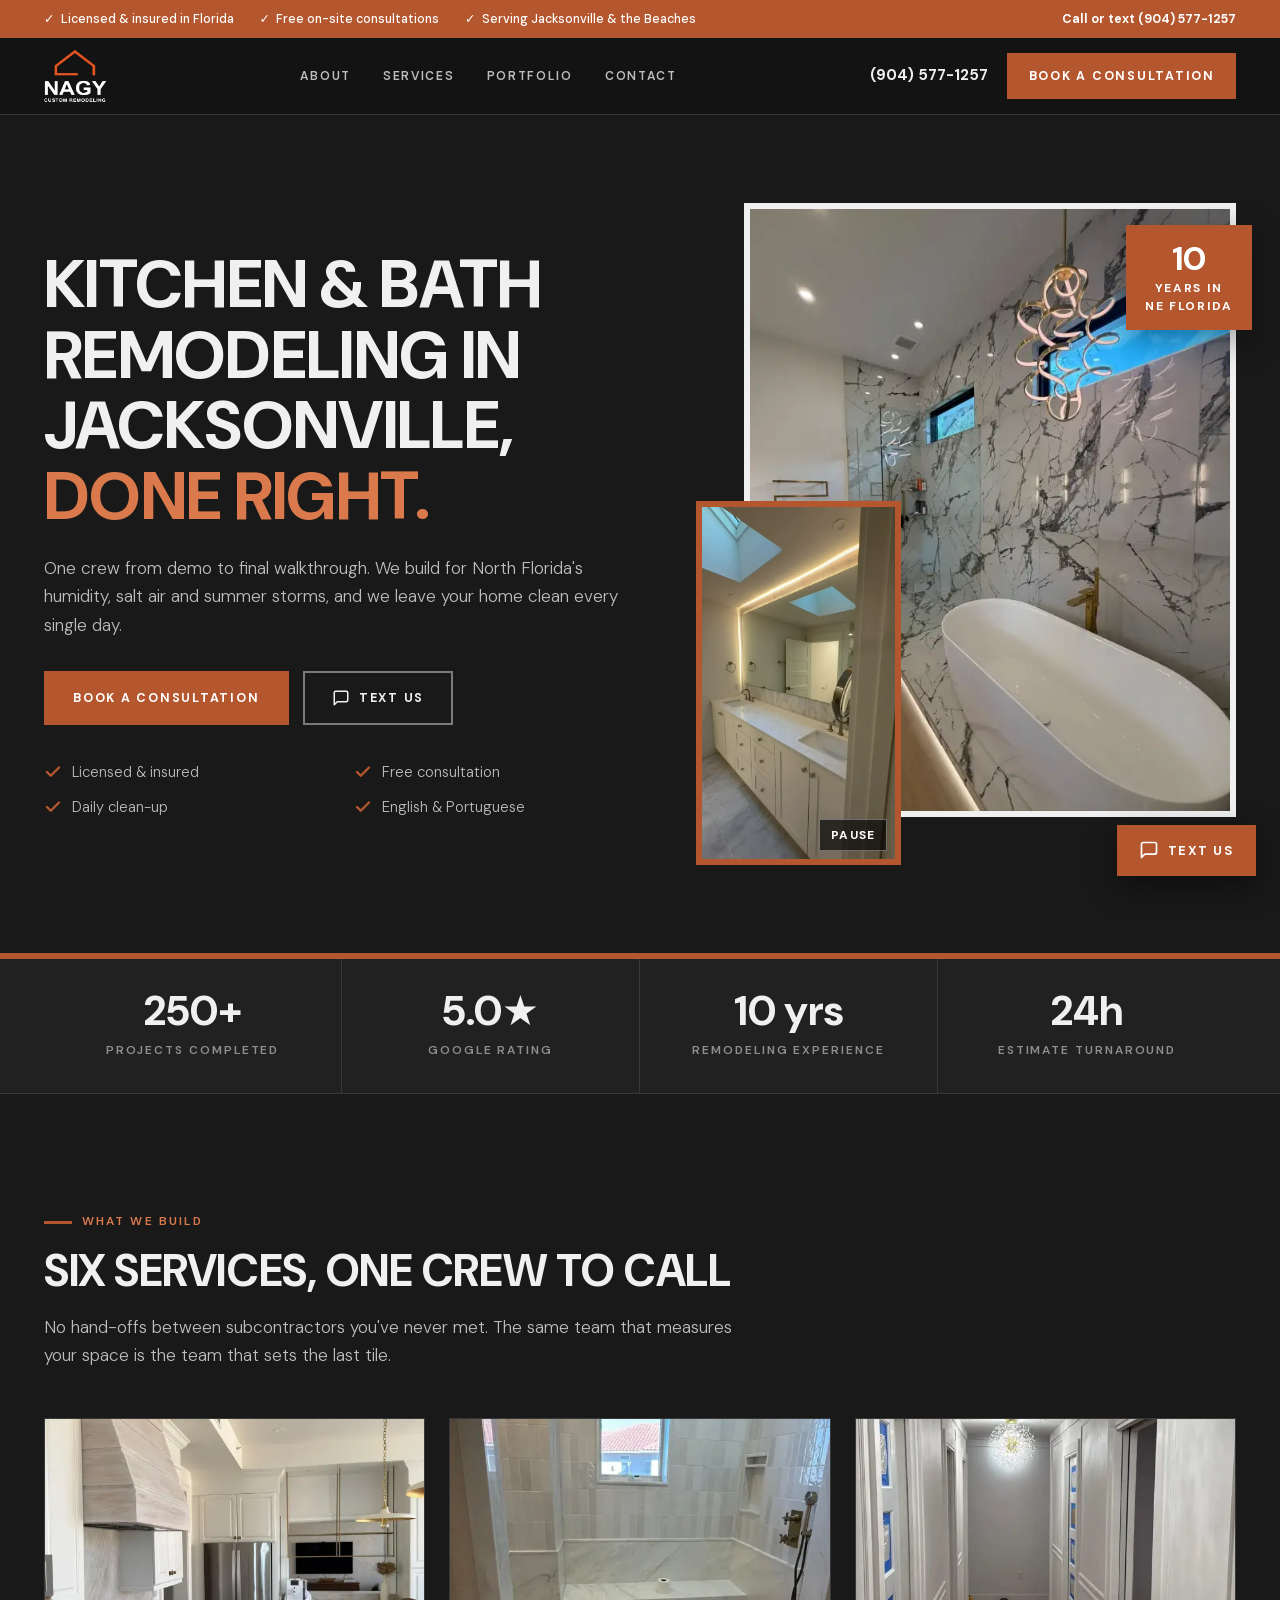
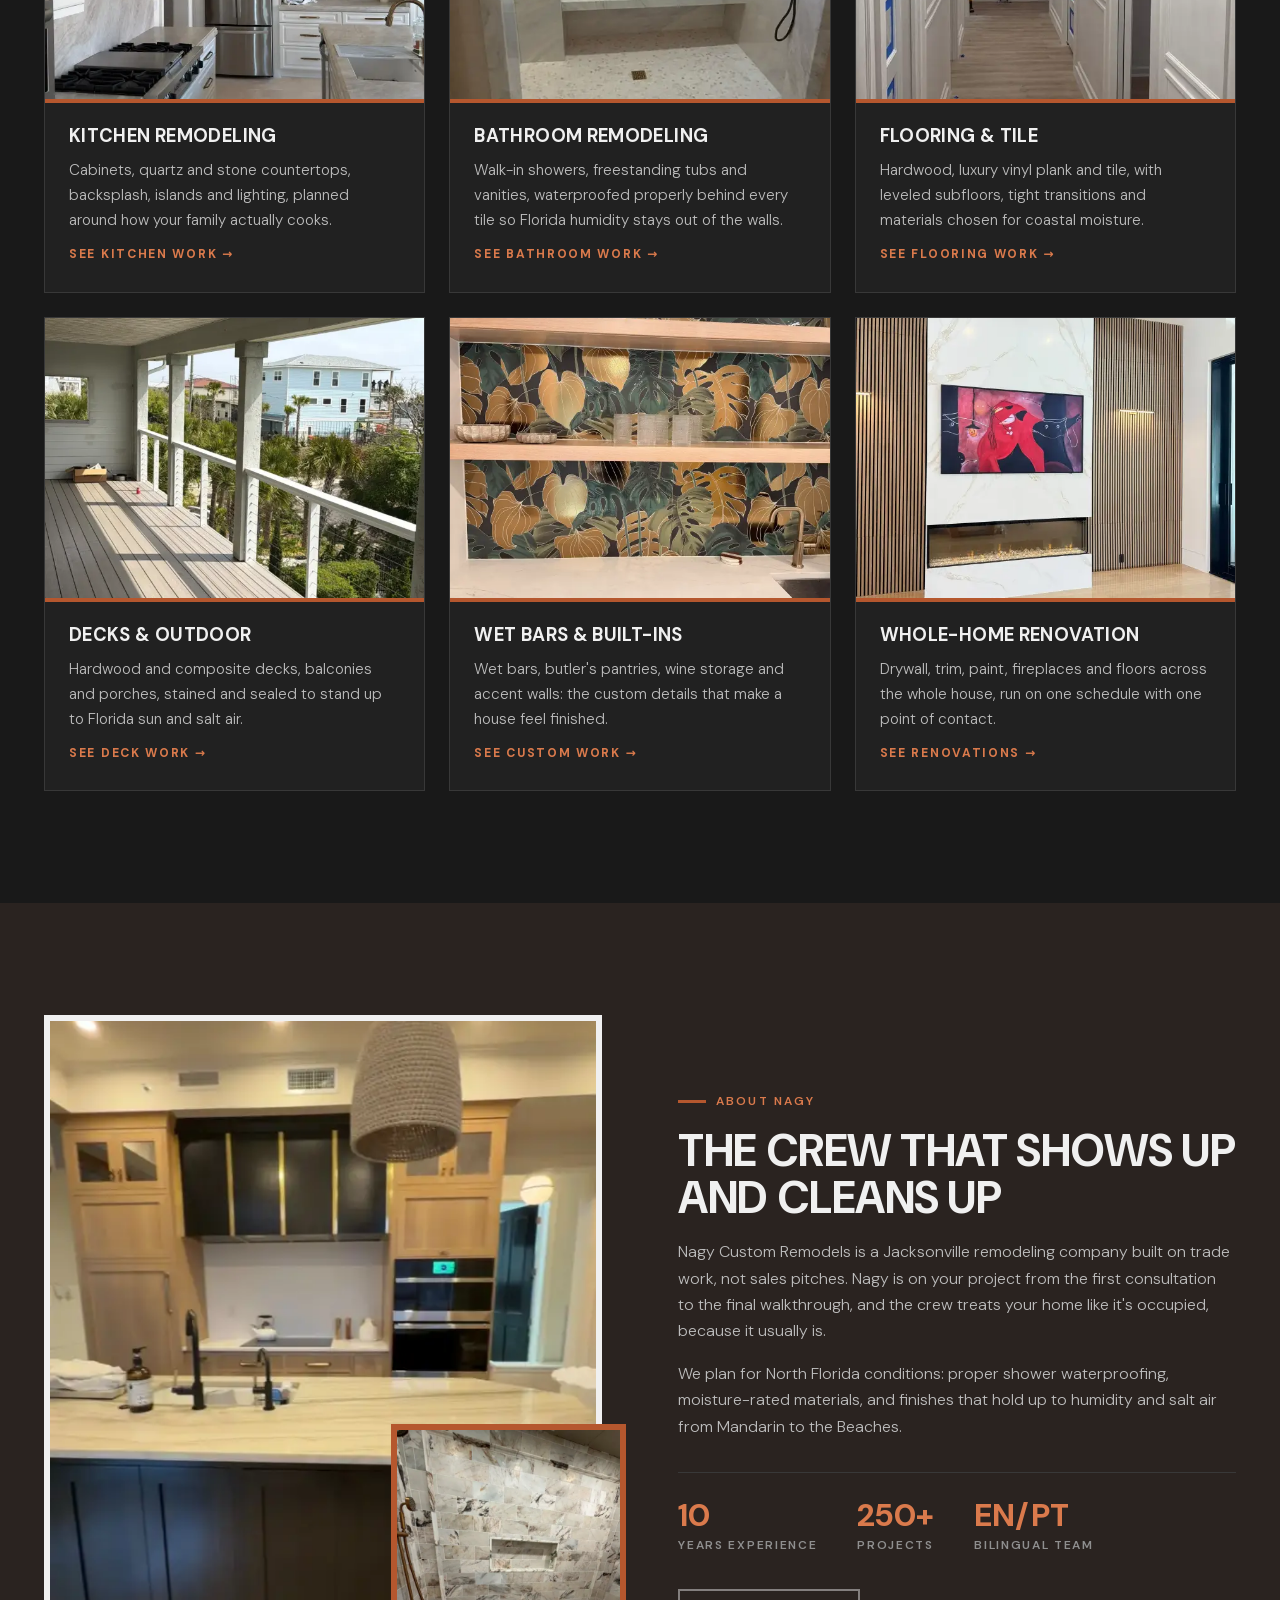
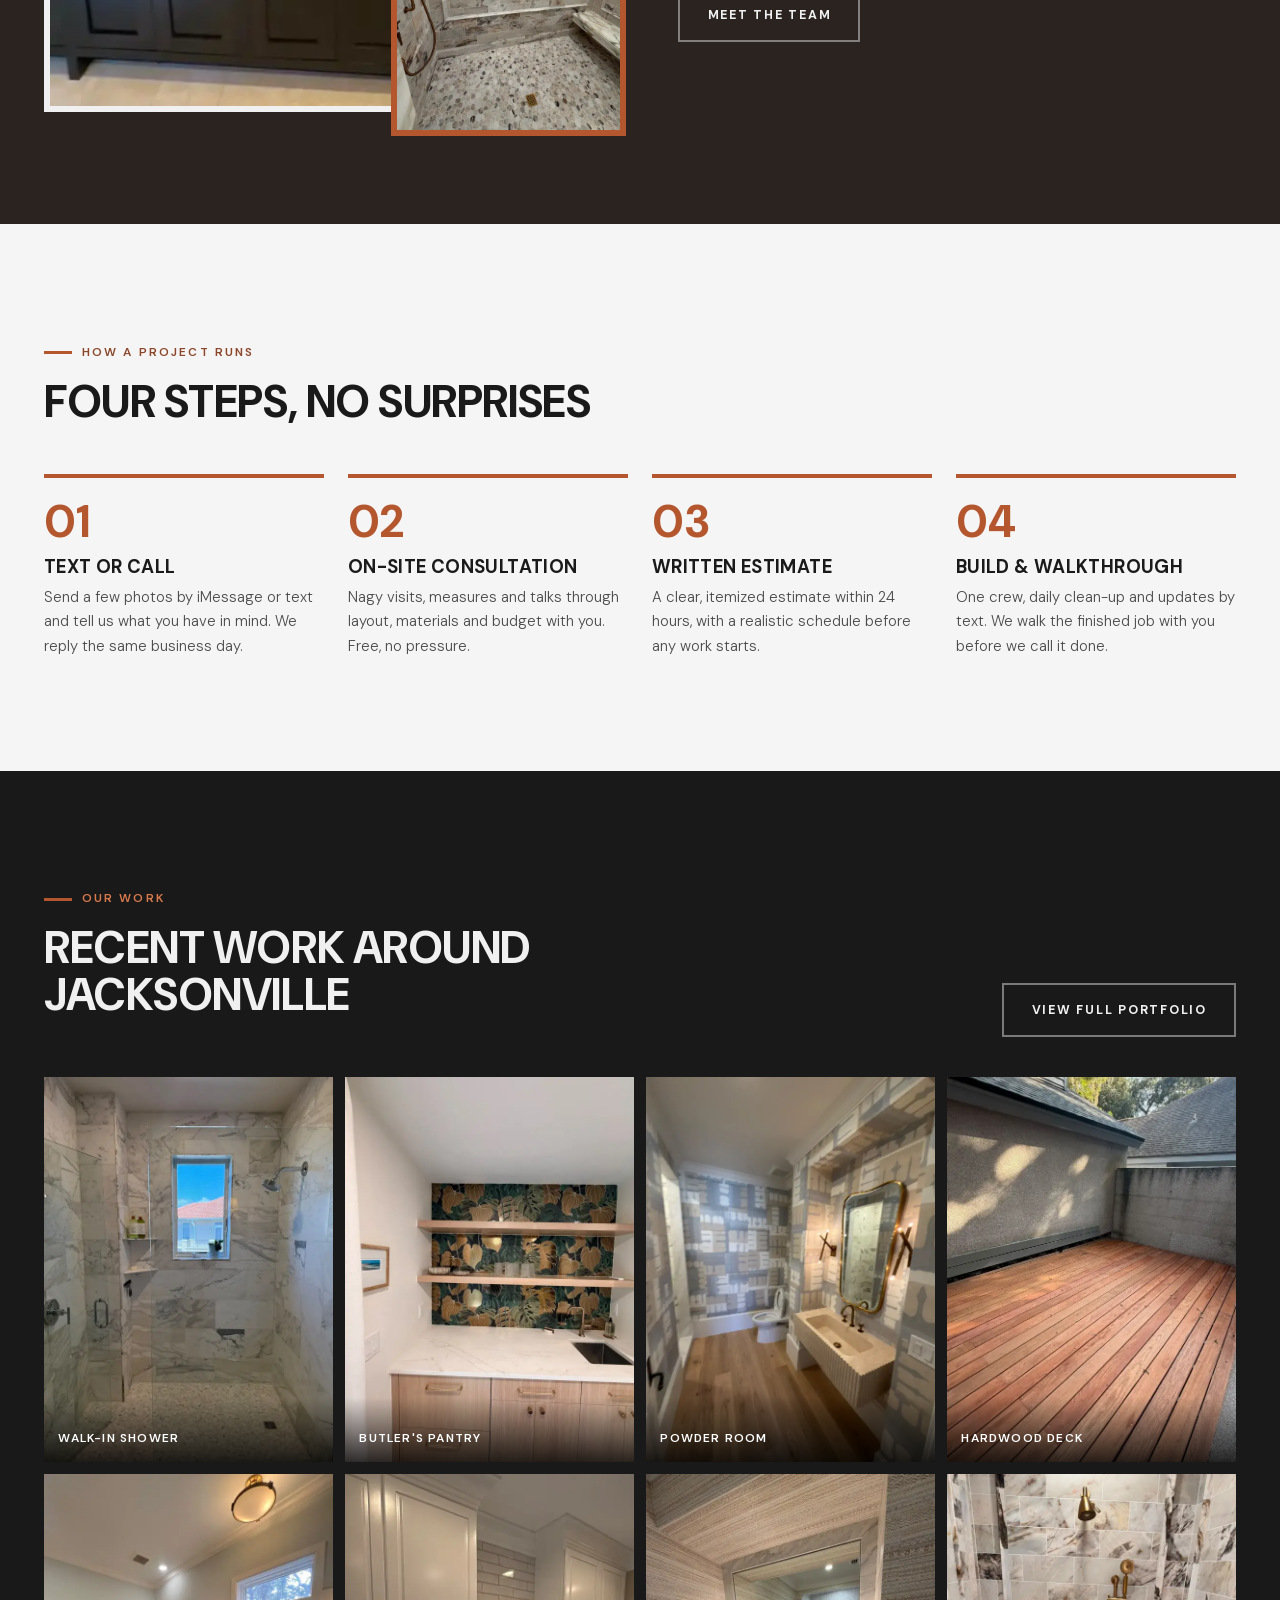
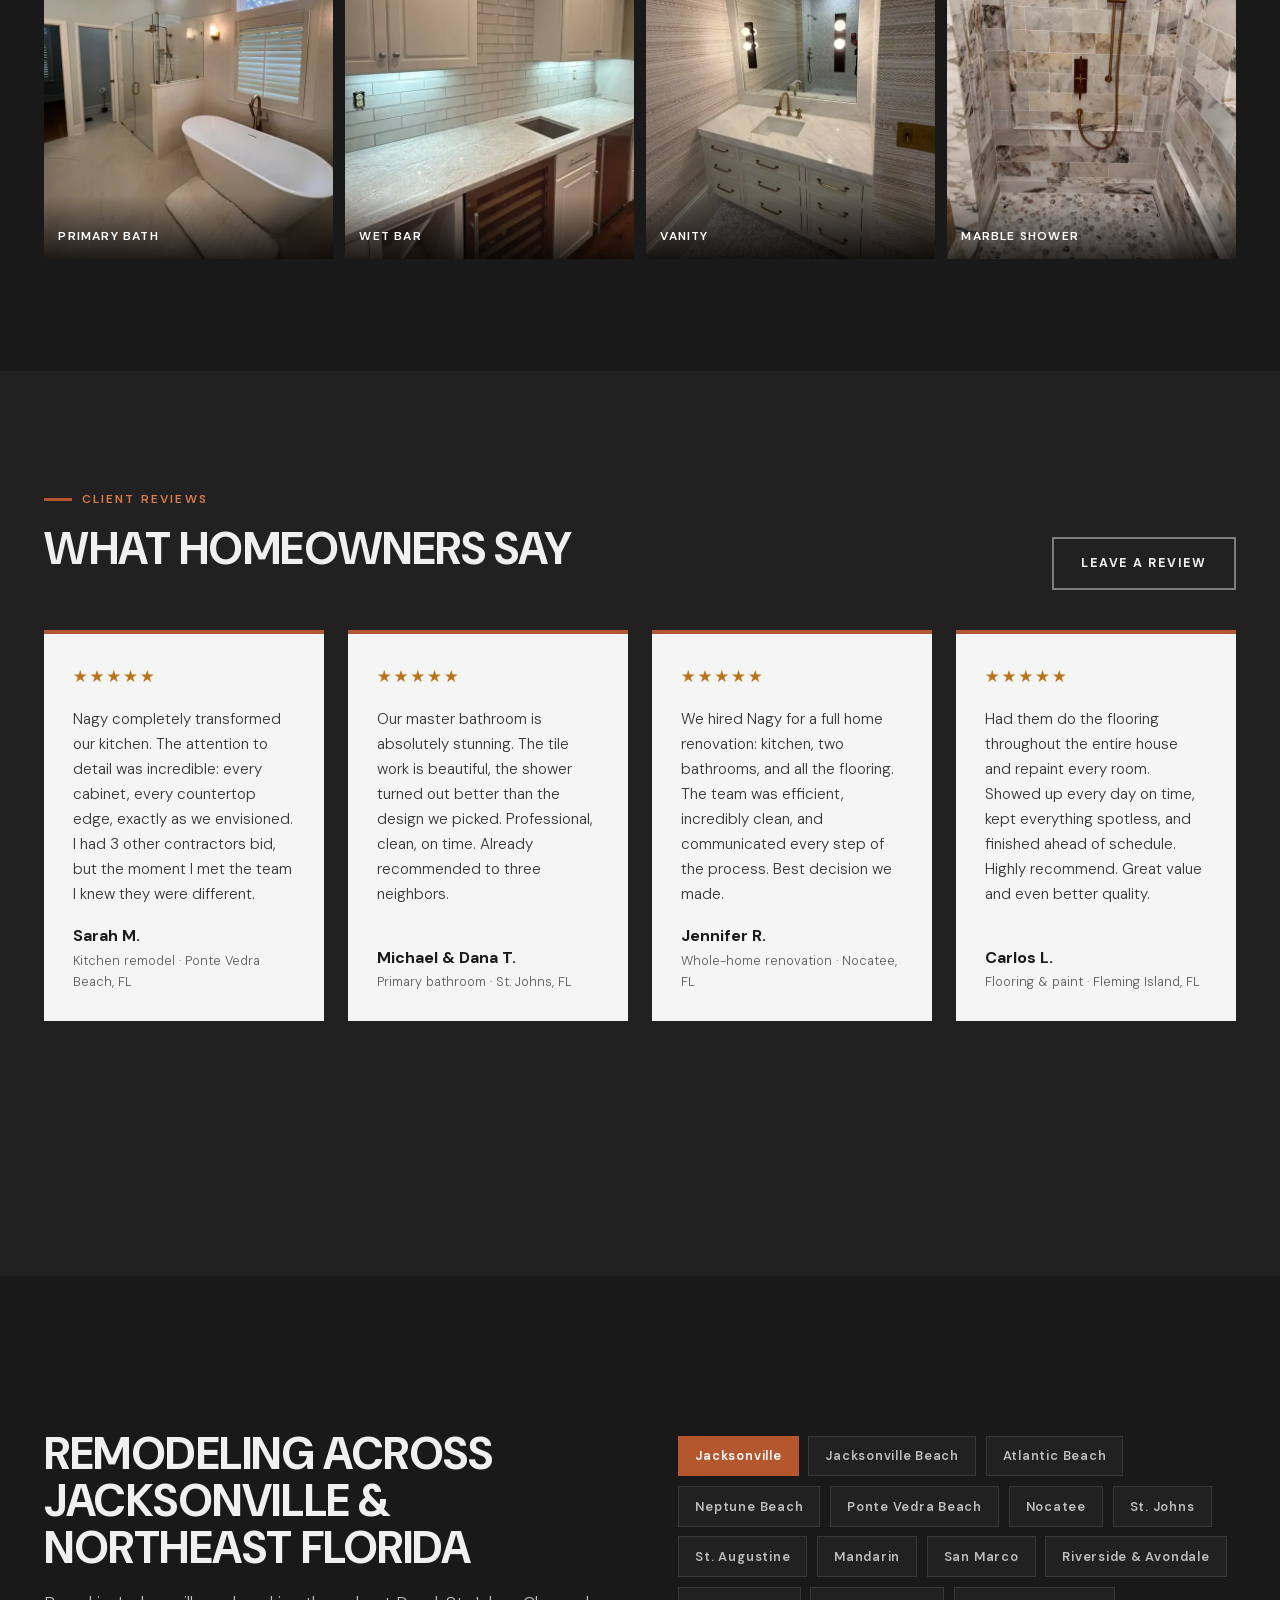
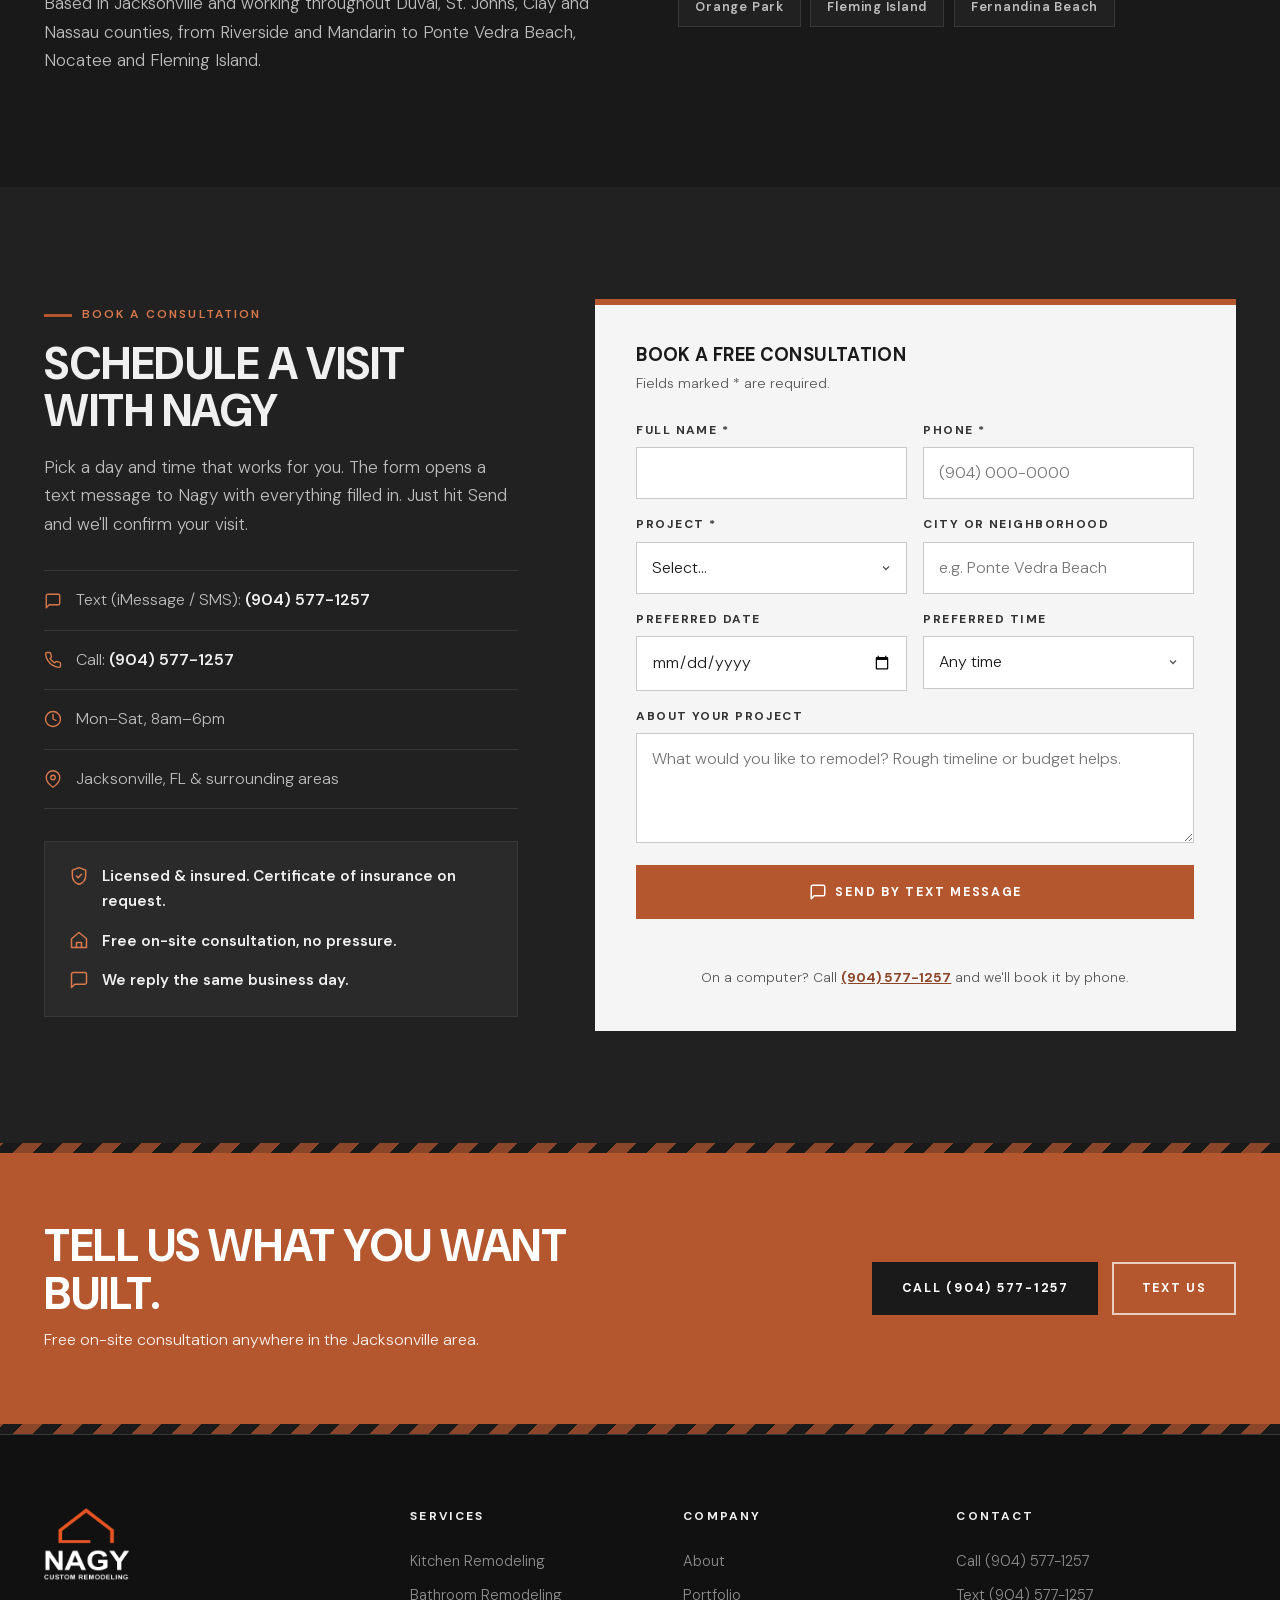
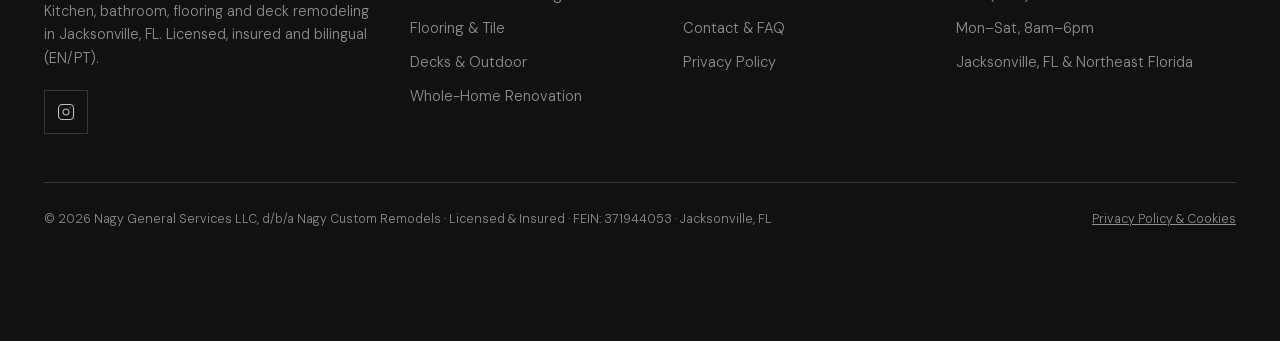
==== commit 7bc47743: "Segurança: CSP parcial via meta (base-uri, object-src, form-action, upgrade-insecure-requests) nas 7" ====
--- a/index.html
+++ b/index.html
@@ -2,6 +2,7 @@
 <html lang="en" class="no-js">
 <head>
   <meta charset="UTF-8">
+  <meta http-equiv="Content-Security-Policy" content="base-uri 'self'; object-src 'none'; form-action 'none'; upgrade-insecure-requests">
   <meta name="facebook-domain-verification" content="wzfsiqrgyurxr0s23bkiso5p03whex" />
   <meta name="viewport" content="width=device-width, initial-scale=1.0">
   <title>Jacksonville Kitchen &amp; Bath Remodeling | Nagy Custom Remodels</title>
